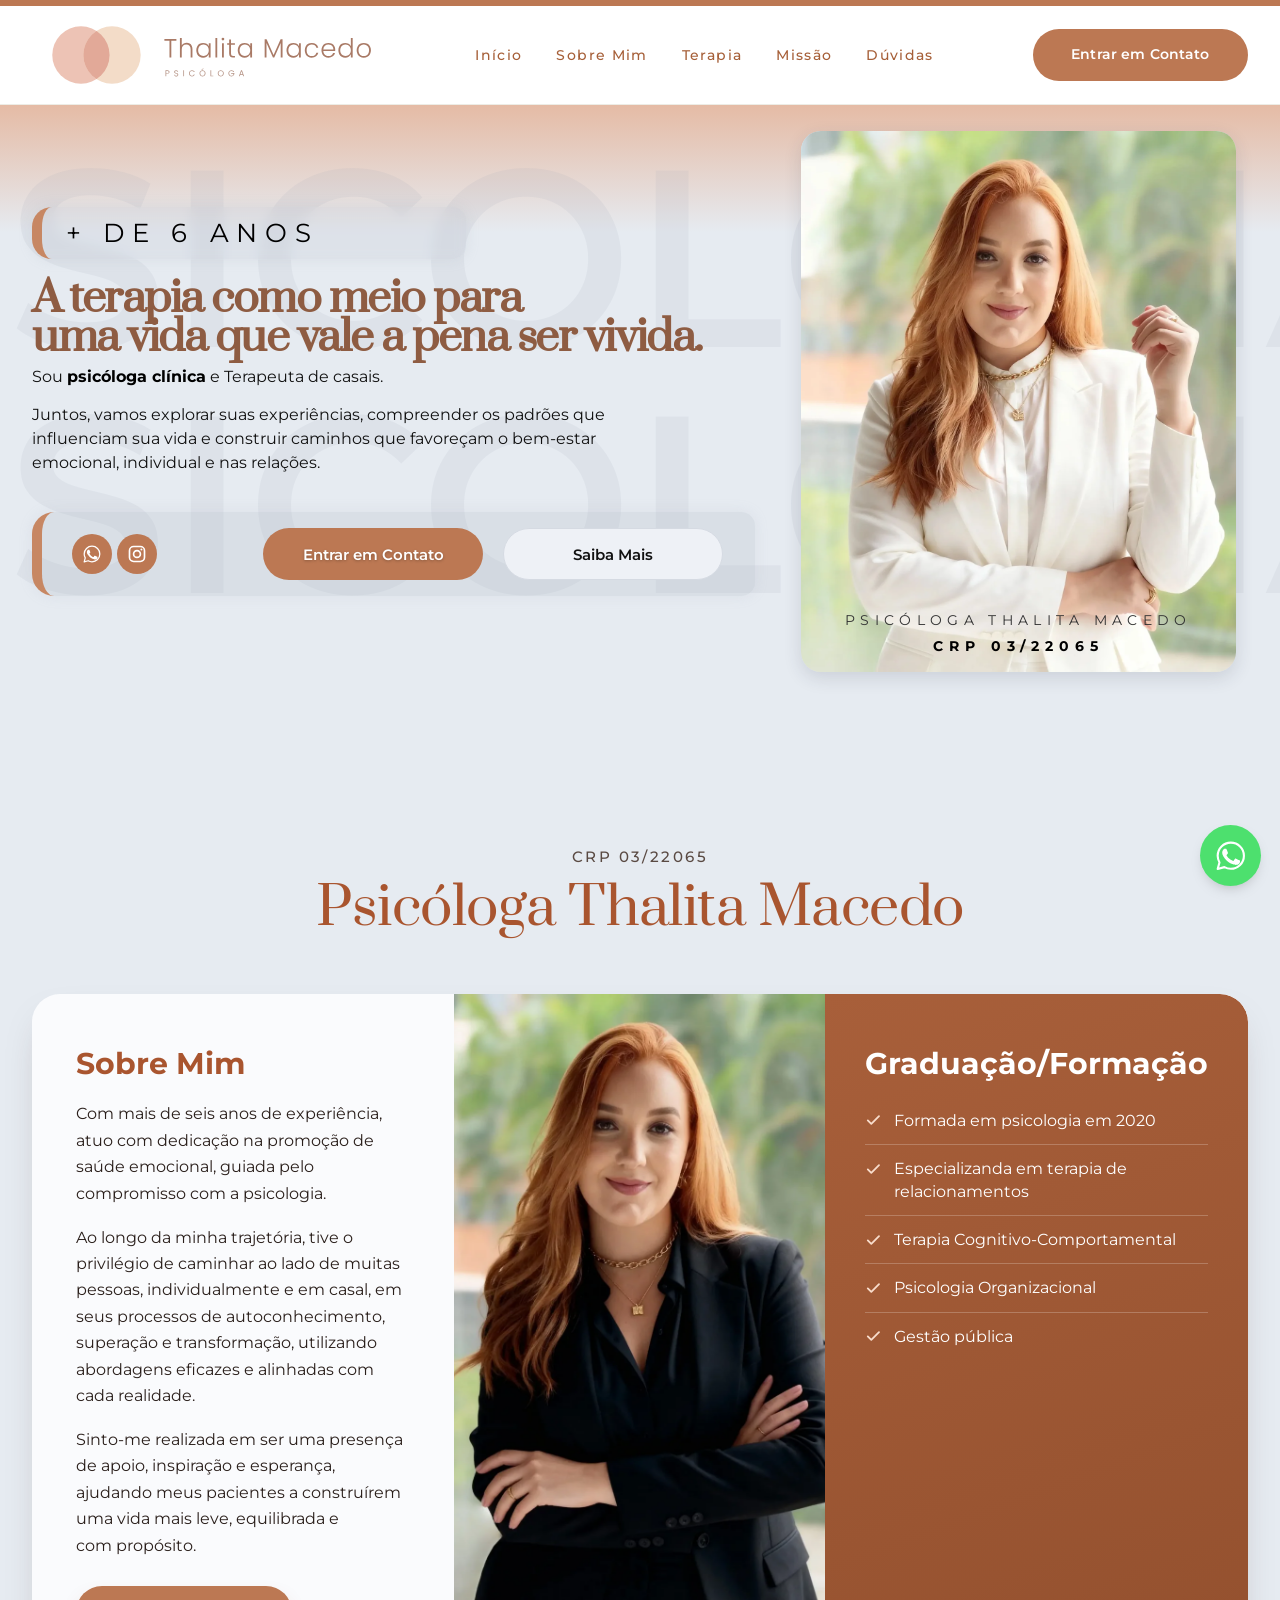
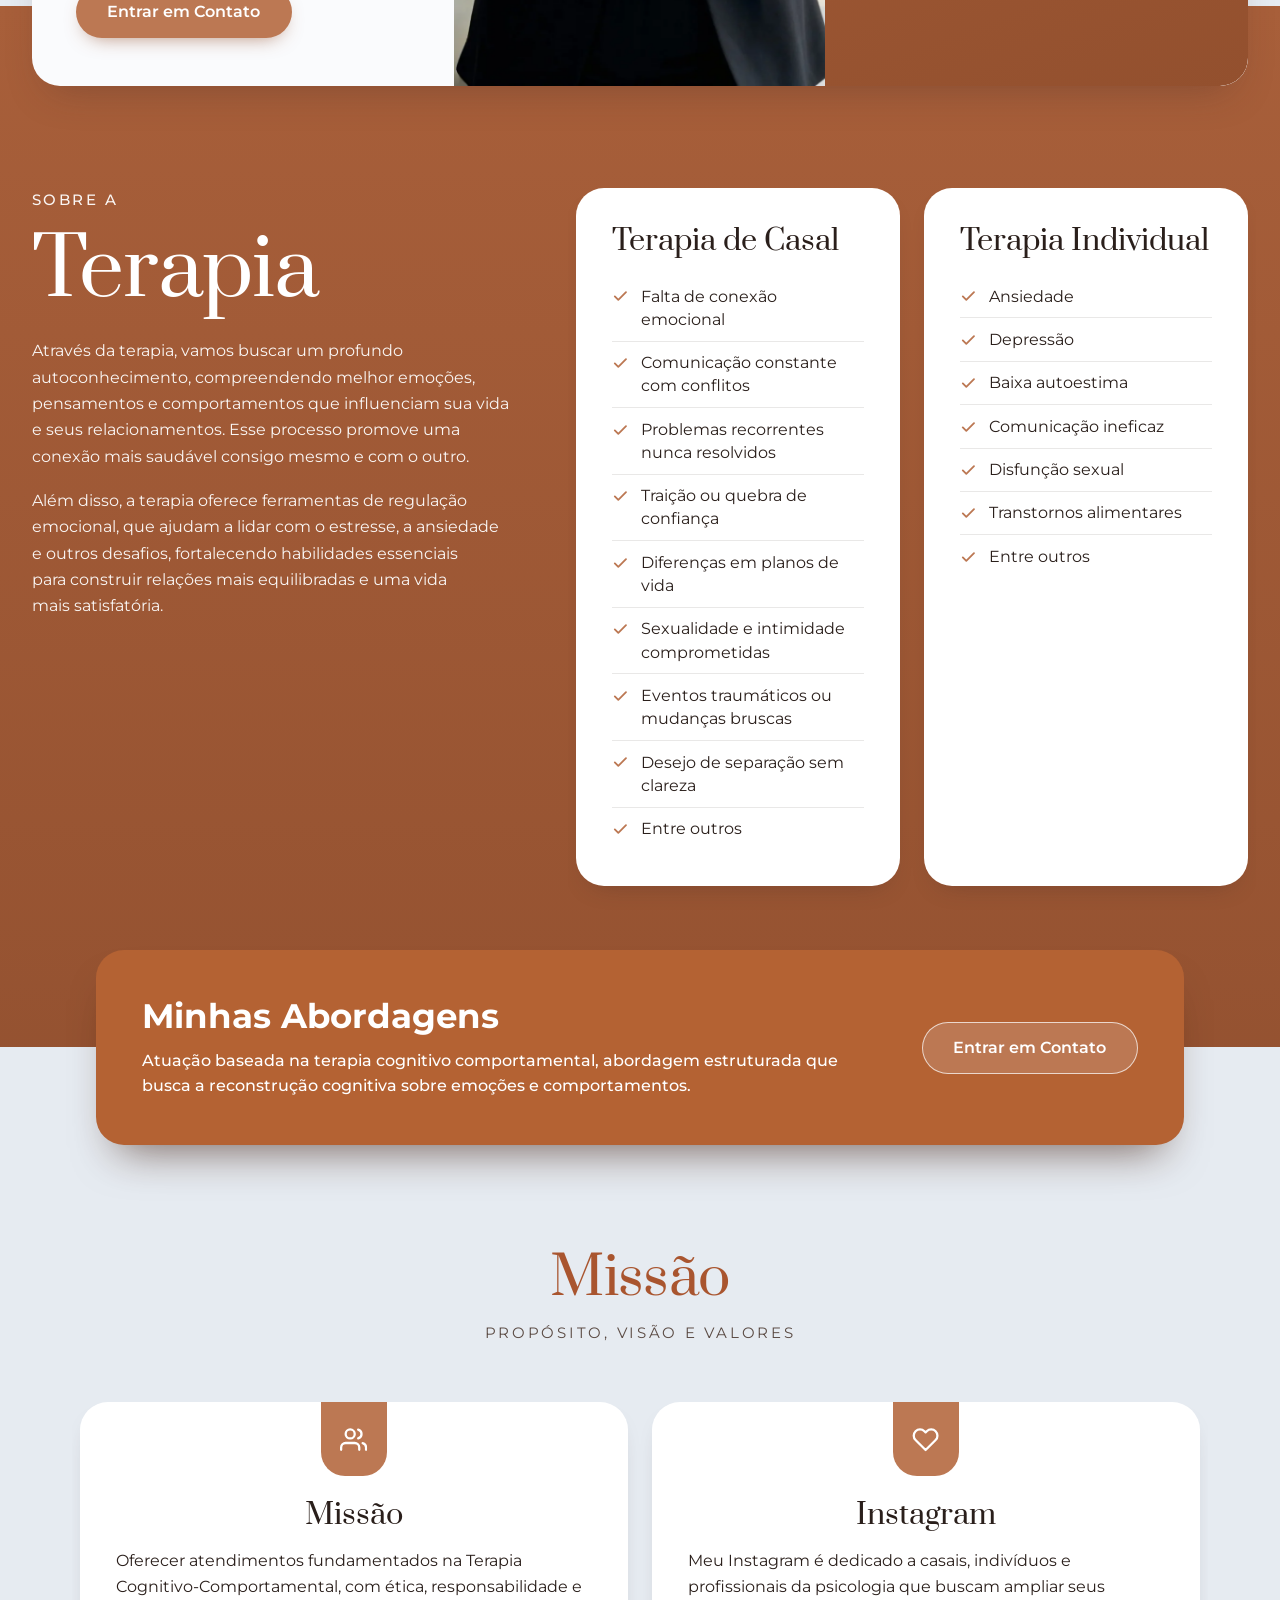
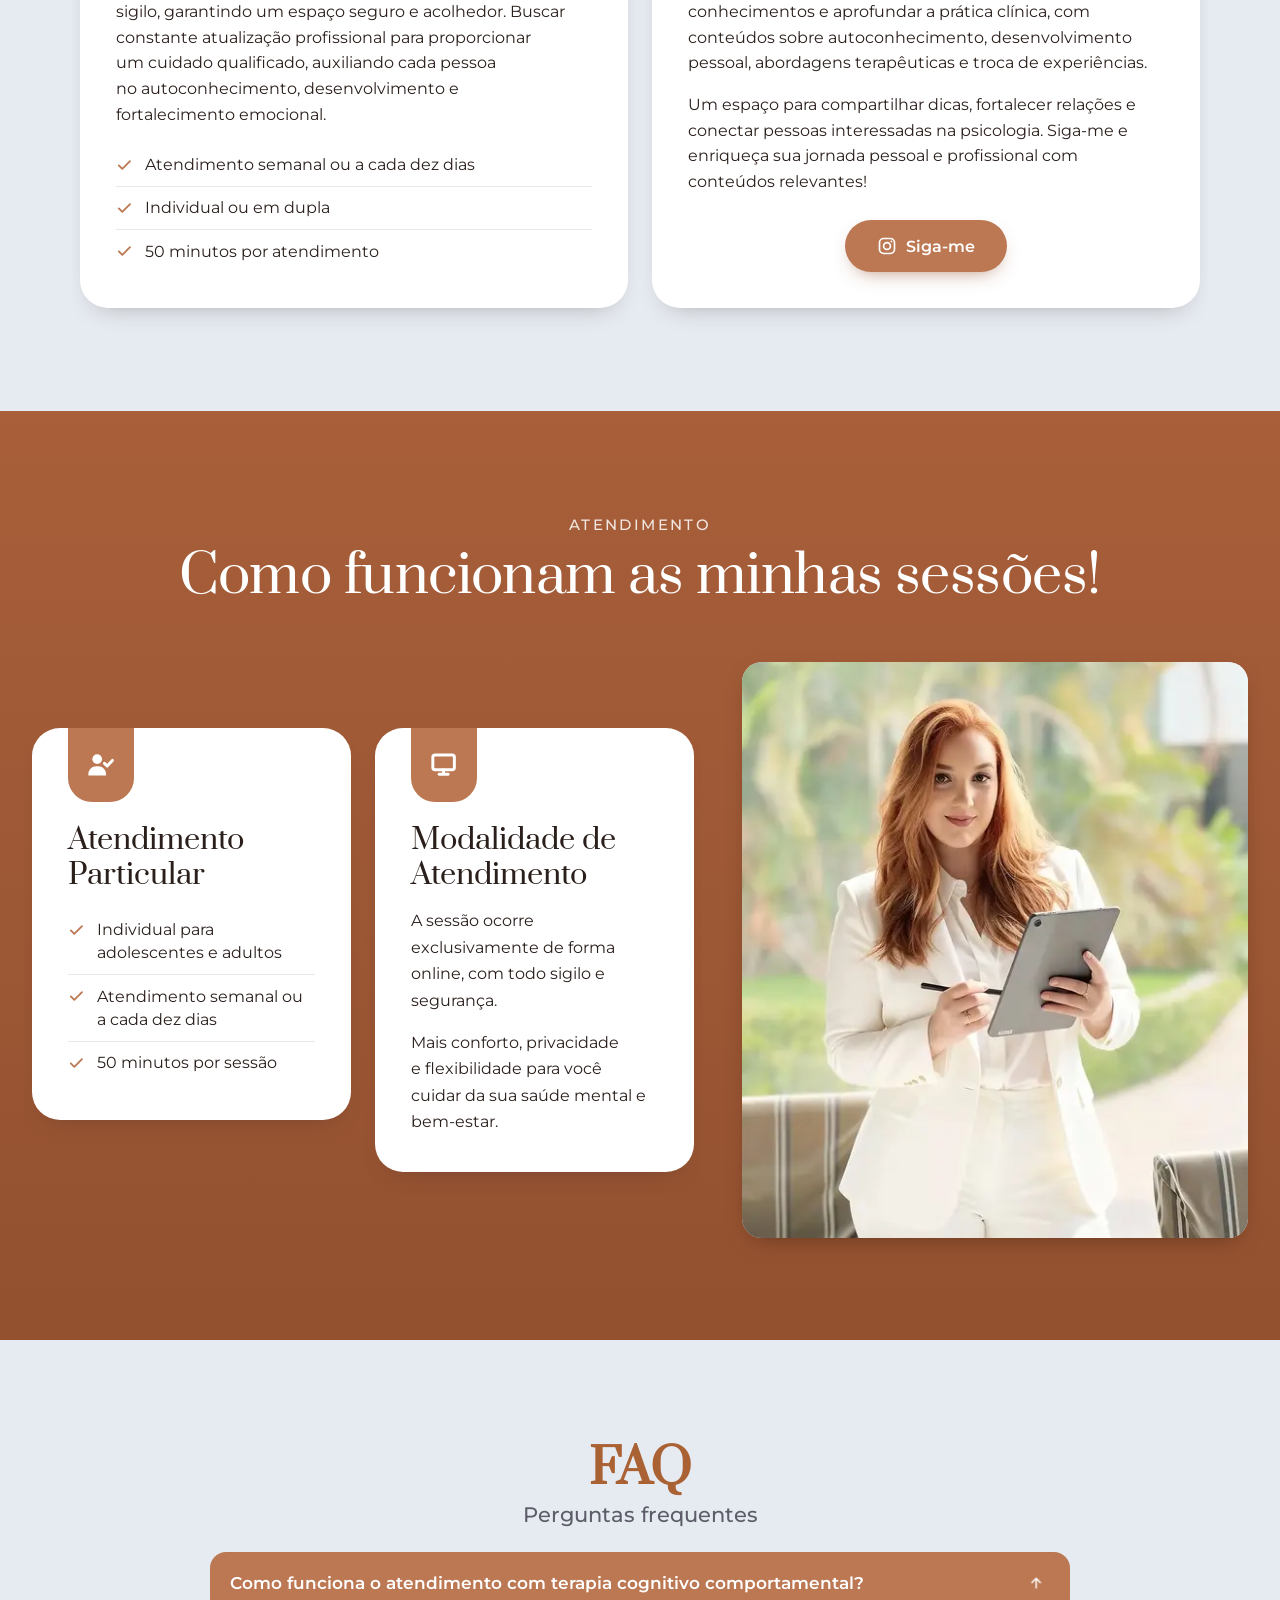
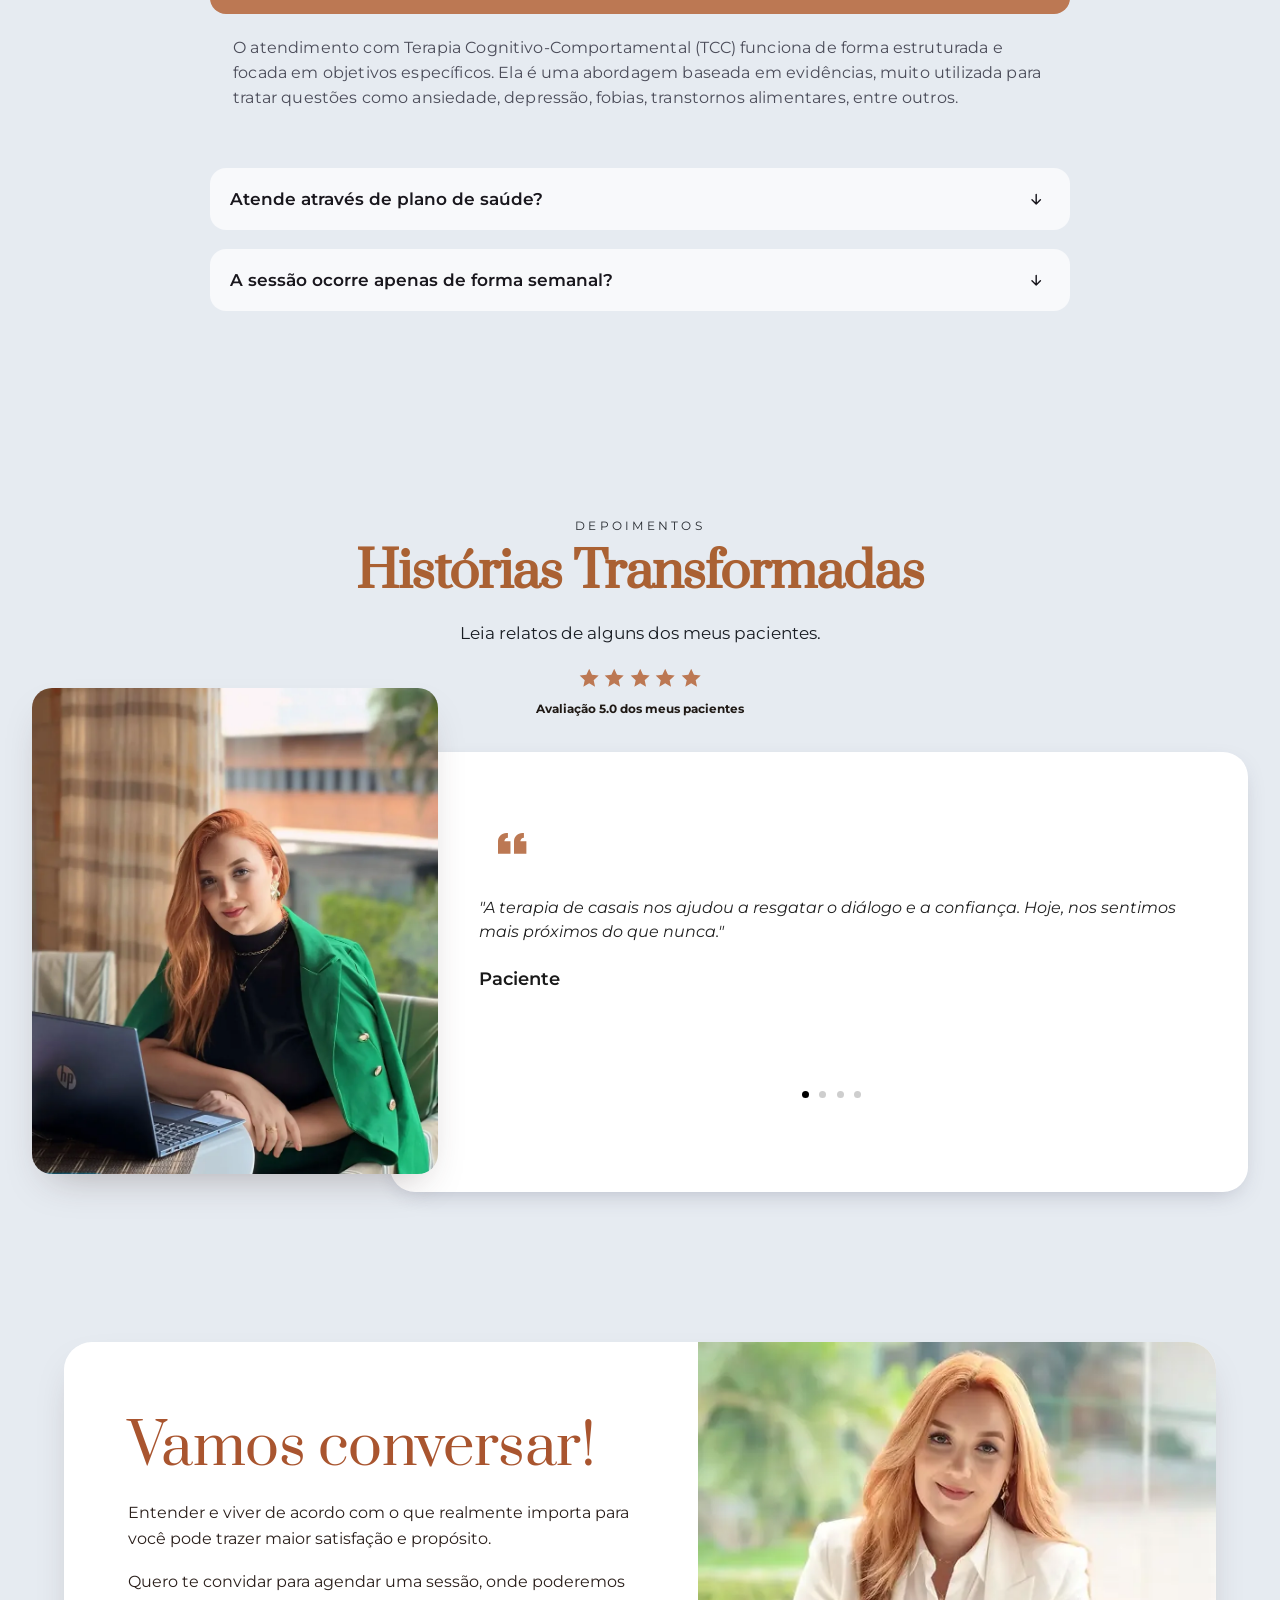
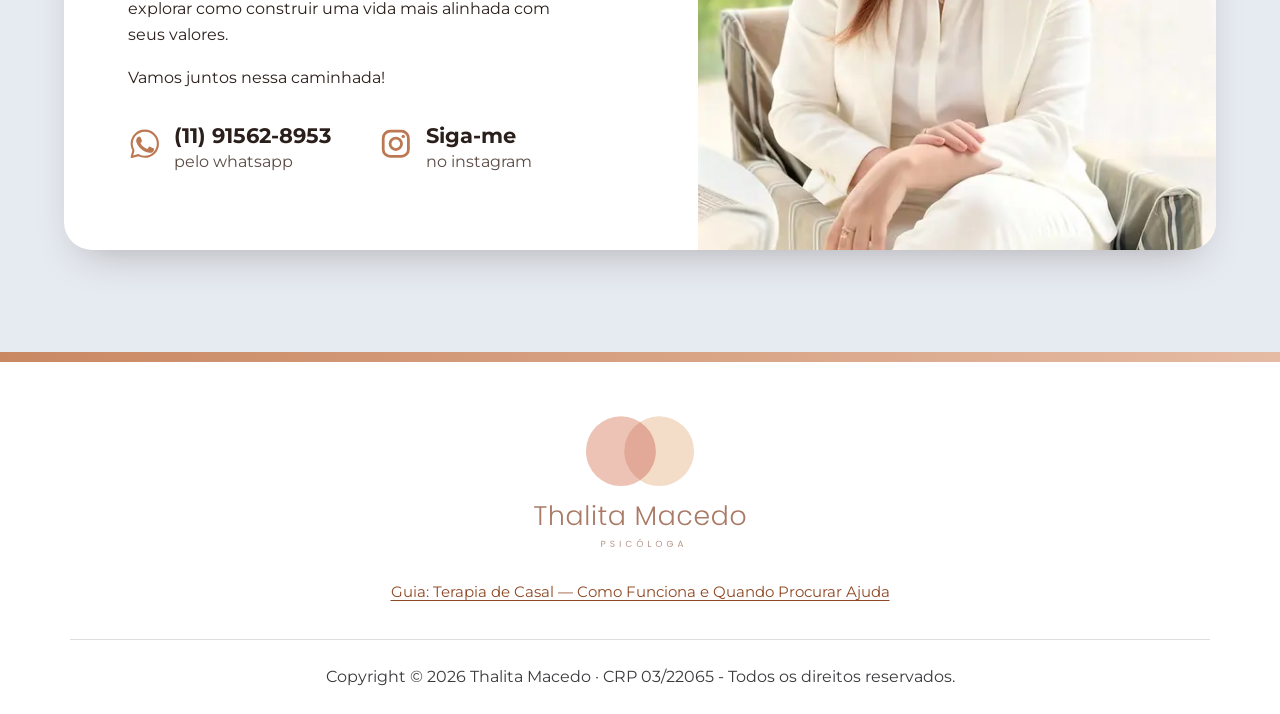
==== index.html @ 1df2888a "Add files via upload" ====
<!DOCTYPE html>
<html lang="pt-BR">
<head>
  <meta charset="UTF-8">
  <meta name="viewport" content="width=device-width, initial-scale=1, viewport-fit=cover">
  <title>Psicóloga Thalita Macedo | Terapia de Casal</title>
  <meta name="description" content="O que é terapia de casal: as linhas da psicologia, qual o tratamento para o bem estar, quando procurar ajuda do psicólogo, duração e perguntas.">
  <meta name="theme-color" content="#BC7853">
  <link rel="canonical" href="https://thalitamacedo.com.br/">
  <link rel="icon" href="img/favicon.svg" type="image/svg+xml">
  <link rel="apple-touch-icon" href="img/favicon.png">

  <meta property="og:type" content="website">
  <meta property="og:locale" content="pt_BR">
  <meta property="og:title" content="Thalita Macedo | Psicóloga clínica e terapeuta de casais">
  <meta property="og:description" content="A Terapia como meio para uma vida que vale a pena ser vivida. Atendimento online, baseado em evidências.">
  <meta property="og:image" content="https://thalitamacedo.com.br/img/og.jpg">
  <meta property="og:image:width" content="1200">
  <meta property="og:image:height" content="630">
  <meta property="og:image:alt" content="Psicóloga Thalita Macedo, CRP 03/22065. Terapia de casal e individual online.">
  <meta property="og:site_name" content="Thalita Macedo · Psicóloga">
  <meta name="twitter:card" content="summary_large_image">
  <meta name="twitter:title" content="Thalita Macedo | Psicóloga clínica e terapeuta de casais">
  <meta name="twitter:description" content="Terapia de casal e individual online, baseada na TCC. CRP 03/22065.">
  <meta name="twitter:image" content="https://thalitamacedo.com.br/img/og.jpg">
  <meta property="og:url" content="https://thalitamacedo.com.br/">

  <link rel="preconnect" href="https://fonts.googleapis.com">
  <link rel="preconnect" href="https://fonts.gstatic.com" crossorigin>
  <link href="https://fonts.googleapis.com/css2?family=Montserrat:ital,wght@0,400;0,500;0,600;0,700;1,400&family=Prata&display=swap" rel="stylesheet">

  <link rel="stylesheet" href="css/variables.css">
  <link rel="stylesheet" href="css/base.css">
  <link rel="stylesheet" href="css/components.css">
  <link rel="stylesheet" href="css/sections.css">

  <script type="application/ld+json">
  {
    "@context": "https://schema.org",
    "@graph": [
      {
        "@type": "ProfessionalService",
        "@id": "https://thalitamacedo.com.br/#negocio",
        "name": "Thalita Macedo · Psicóloga",
        "description": "O que é terapia de casal: as linhas da psicologia, qual o tratamento para o bem estar, quando procurar ajuda do psicólogo, duração e perguntas.",
        "url": "https://thalitamacedo.com.br/",
        "image": "https://thalitamacedo.com.br/img/og.jpg",
        "logo": "https://thalitamacedo.com.br/img/logo-cabecalho.png",
        "telephone": "+55-11-91562-8953",
        "areaServed": { "@type": "Country", "name": "Brasil" },
        "availableLanguage": "pt-BR",
        "knowsAbout": [
          "Terapia de casal",
          "Terapia Cognitivo-Comportamental",
          "Ansiedade",
          "Depressão",
          "Baixa autoestima",
          "Transtornos alimentares"
        ],
        "sameAs": ["https://www.instagram.com/thalitamacedopsi/"],
        "founder": { "@id": "https://thalitamacedo.com.br/#thalita" }
      },
      {
        "@type": "Person",
        "@id": "https://thalitamacedo.com.br/#thalita",
        "name": "Thalita Macedo",
        "jobTitle": "Psicóloga clínica e terapeuta de casais",
        "image": "https://thalitamacedo.com.br/img/hero.webp",
        "url": "https://thalitamacedo.com.br/",
        "identifier": "CRP 03/22065",
        "hasCredential": {
          "@type": "EducationalOccupationalCredential",
          "credentialCategory": "Registro profissional",
          "name": "CRP 03/22065"
        },
        "sameAs": ["https://www.instagram.com/thalitamacedopsi/"],
        "worksFor": { "@id": "https://thalitamacedo.com.br/#negocio" }
      }
    ]
  }
  </script>
</head>
<body>

<!-- Ícones (sprite SVG) -->
<svg width="0" height="0" style="position:absolute" aria-hidden="true" focusable="false">
  <defs>
    <symbol id="i-check" viewBox="0 0 24 24"><path d="M20 6 9 17l-5-5" fill="none" stroke="currentColor" stroke-linecap="round" stroke-linejoin="round"/></symbol>
    <symbol id="i-chev-l" viewBox="0 0 24 24"><path d="M15 18l-6-6 6-6" fill="none" stroke="currentColor" stroke-width="2.4" stroke-linecap="round" stroke-linejoin="round"/></symbol>
    <symbol id="i-chev-r" viewBox="0 0 24 24"><path d="M9 18l6-6-6-6" fill="none" stroke="currentColor" stroke-width="2.4" stroke-linecap="round" stroke-linejoin="round"/></symbol>
    <symbol id="i-arrow-d" viewBox="0 0 24 24"><path d="M12 4v16M5 13l7 7 7-7" fill="none" stroke="currentColor" stroke-width="2.4" stroke-linecap="round" stroke-linejoin="round"/></symbol>
    <symbol id="i-chev-d" viewBox="0 0 24 24"><path d="M6 9l6 6 6-6" fill="none" stroke="currentColor" stroke-width="2.4" stroke-linecap="round" stroke-linejoin="round"/></symbol>
    <symbol id="i-up" viewBox="0 0 24 24"><path d="M18 15l-6-6-6 6" fill="none" stroke="currentColor" stroke-width="2.6" stroke-linecap="round" stroke-linejoin="round"/></symbol>
    <symbol id="i-menu" viewBox="0 0 24 24"><path d="M3 5.5h18M3 12h18M3 18.5h18" fill="none" stroke="currentColor" stroke-width="3.2" stroke-linecap="round"/></symbol>
    <symbol id="i-close" viewBox="0 0 24 24"><path d="M18 6 6 18M6 6l12 12" fill="none" stroke="currentColor" stroke-width="2.2" stroke-linecap="round"/></symbol>
    <symbol id="i-wa" viewBox="0 0 32 32"><path fill="none" stroke="currentColor" stroke-width="2" stroke-linejoin="round" d="M16 3.5C9.1 3.5 3.5 9.1 3.5 16c0 2.3.6 4.4 1.7 6.3L3.5 28.5l6.4-1.7c1.8 1 3.9 1.6 6.1 1.6 6.9 0 12.5-5.6 12.5-12.5S22.9 3.5 16 3.5z"/><path fill="currentColor" d="M12 9.8c-.3-.6-.6-.6-.9-.6h-.8c-.3 0-.7.1-1.1.5-.4.4-1.4 1.4-1.4 3.4s1.5 3.9 1.7 4.2c.2.3 2.9 4.6 7.2 6.3 3.5 1.4 4.3 1.1 5 1 .8-.1 2.5-1 2.8-2 .4-1 .4-1.8.2-2-.1-.2-.4-.3-.8-.5-.4-.2-2.5-1.2-2.9-1.4-.4-.1-.7-.2-1 .2-.3.4-1.1 1.4-1.3 1.7-.2.3-.5.3-.9.1-.4-.2-1.8-.7-3.4-2.1-1.3-1.1-2.1-2.5-2.4-2.9-.2-.4 0-.6.2-.8l.6-.7c.2-.2.3-.4.4-.7.1-.3.1-.5 0-.7-.1-.2-.9-2.3-1.3-3.1z"/></symbol>
    <symbol id="i-ig" viewBox="0 0 24 24"><rect x="3" y="3" width="18" height="18" rx="5" fill="none" stroke="currentColor" stroke-width="2"/><circle cx="12" cy="12" r="4.1" fill="none" stroke="currentColor" stroke-width="2"/><circle cx="17.3" cy="6.7" r="1.2" fill="currentColor"/></symbol>
    <symbol id="i-send" viewBox="0 0 24 24"><path d="M22 2 11 13M22 2l-7 20-4-9-9-4 20-7z" fill="none" stroke="currentColor" stroke-width="2" stroke-linecap="round" stroke-linejoin="round"/></symbol>
    <symbol id="i-users" viewBox="0 0 24 24"><g fill="none" stroke="currentColor" stroke-width="2" stroke-linecap="round" stroke-linejoin="round"><path d="M17 21v-2a4 4 0 0 0-4-4H5a4 4 0 0 0-4 4v2"/><circle cx="9" cy="7" r="4"/><path d="M23 21v-2a4 4 0 0 0-3-3.87M16 3.13a4 4 0 0 1 0 7.75"/></g></symbol>
    <symbol id="i-heart" viewBox="0 0 24 24"><path d="M20.84 4.61a5.5 5.5 0 0 0-7.78 0L12 5.67l-1.06-1.06a5.5 5.5 0 0 0-7.78 7.78l1.06 1.06L12 21.23l7.78-7.78 1.06-1.06a5.5 5.5 0 0 0 0-7.78z" fill="none" stroke="currentColor" stroke-width="2" stroke-linejoin="round"/></symbol>
    <symbol id="i-usercheck" viewBox="0 0 24 24"><g fill="currentColor"><circle cx="9" cy="7.2" r="4.3"/><path d="M1.2 21.6v-1.1c0-3.9 3.2-7 7.1-7h1.4c3.9 0 7.1 3.1 7.1 7v1.1z"/></g><path d="M15.4 10.9l2.4 2.4 4.6-5" fill="none" stroke="currentColor" stroke-width="2.6" stroke-linecap="round" stroke-linejoin="round"/></symbol>
    <symbol id="i-monitor" viewBox="0 0 24 24"><g fill="none" stroke="currentColor" stroke-width="2.6" stroke-linecap="round" stroke-linejoin="round"><rect x="2.5" y="3.5" width="19" height="13" rx="2"/><path d="M8 20.5h8M12 16.5v4"/></g></symbol>
    <symbol id="i-star" viewBox="0 0 24 24"><path d="M12 1.8l3 6.6 7.2.8-5.4 4.9 1.5 7.1L12 17.5l-6.3 3.7 1.5-7.1L1.8 9.2 9 8.4z" fill="currentColor"/></symbol>
    <symbol id="i-quote" viewBox="2 4.3 18 14.4"><path d="M7.2 5C4.3 5 2 7.3 2 10.2V18h7.8v-7.8H6c0-1.2 1-2.2 2.2-2.2V5zm10 0c-2.9 0-5.2 2.3-5.2 5.2V18h7.8v-7.8H16c0-1.2 1-2.2 2.2-2.2V5z" fill="currentColor"/></symbol>
  </defs>
</svg>

<a class="skip-link" href="#conteudo">Pular para o conteúdo</a>

<!-- ============ CABEÇALHO ============ -->
<header class="site-header" id="inicio">
  <div class="site-header__bar container">
    <a class="site-header__logo" href="#inicio" aria-label="Thalita Macedo, psicóloga. Ir para o início">
      <img src="img/logo-cabecalho.svg" width="799" height="156" alt="Thalita Macedo, Psicóloga CRP 03/22065">
    </a>

    <nav class="nav" id="menu" aria-label="Principal">
      <ul class="nav__list">
        <li><a href="#inicio" data-nav>Início</a></li>
        <li><a href="#sobre" data-nav>Sobre Mim</a></li>
        <li><a href="#terapia" data-nav>Terapia</a></li>
        <li><a href="#missao" data-nav>Missão</a></li>
        <li><a href="#duvidas" data-nav>Dúvidas</a></li>
      </ul>
    </nav>

    <a class="site-header__cta" href="https://api.whatsapp.com/send?phone=5511915628953&amp;text=Ol%C3%A1%2C+Thalita.+Eu+gostaria+de+saber+mais+sobre+a+terapia%2C+por+favor." target="_blank" rel="noopener">Entrar em Contato</a>

    <button class="burger" type="button" aria-controls="menu" aria-expanded="false" aria-label="Abrir menu">
      <svg class="icon burger__open" aria-hidden="true"><use href="#i-menu"/></svg>
      <svg class="icon burger__close" aria-hidden="true"><use href="#i-close"/></svg>
    </button>
  </div>
</header>

<main id="conteudo">

<!-- ============ HERO ============ -->
<section class="hero" aria-labelledby="hero-titulo">
  <div class="hero__watermark" aria-hidden="true"><span>PSICOLOGIA</span><span>PSICOLOGIA</span></div>

  <div class="container hero__grid">
    <div class="hero__text">
      <p class="hero__years reveal" style="--d:0ms">+ de 6 anos</p>
      <h1 id="hero-titulo" class="hero__title reveal" style="--d:80ms">A terapia como meio<br class="br-m"> para<br class="br-wide"> uma vida que vale a<br class="br-m"> pena ser vivida.</h1>
      <p class="hero__lead reveal" style="--d:160ms">Sou <strong>psicóloga clínica</strong> e Terapeuta de casais.</p>
      <p class="hero__lead reveal" style="--d:220ms">Juntos, vamos explorar suas experiências, compreender os padrões que influenciam sua vida e construir caminhos que favoreçam o bem-estar emocional, individual e nas relações.</p>

      <div class="hero__bar reveal" style="--d:300ms">
        <ul class="hero__social" aria-label="Redes sociais">
          <li><a href="https://api.whatsapp.com/send?phone=5511915628953&amp;text=Ol%C3%A1%2C+Thalita.+Eu+gostaria+de+saber+mais+sobre+a+terapia%2C+por+favor." target="_blank" rel="noopener" aria-label="WhatsApp"><svg class="icon" aria-hidden="true"><use href="#i-wa"/></svg></a></li>
          <li><a href="https://www.instagram.com/thalitamacedopsi/" target="_blank" rel="noopener" aria-label="Instagram"><svg class="icon" aria-hidden="true"><use href="#i-ig"/></svg></a></li>
        </ul>
        <div class="hero__btns">
          <a class="hero-btn hero-btn--primary" href="https://api.whatsapp.com/send?phone=5511915628953&amp;text=Ol%C3%A1%2C+Thalita.+Eu+gostaria+de+saber+mais+sobre+a+terapia%2C+por+favor." target="_blank" rel="noopener">Entrar em Contato</a>
          <a class="hero-btn hero-btn--light" href="#terapia">Saiba Mais</a>
        </div>
      </div>
    </div>

    <figure class="hero__photo reveal" style="--d:160ms">
      <img src="img/hero.webp" width="1400" height="1489" fetchpriority="high" alt="Psicóloga Thalita Macedo, de blazer branco e braços cruzados, sorrindo">
      <figcaption class="hero__caption"><span>Psicóloga Thalita Macedo</span><strong>CRP 03/22065</strong></figcaption>
    </figure>
  </div>
</section>

<!-- ============ SOBRE MIM ============ -->
<section class="about" id="sobre" aria-labelledby="sobre-titulo">
  <div class="container about__head-wrap">
    <header class="section-head">
      <p class="eyebrow">CRP 03/22065</p>
      <h2 id="sobre-titulo" class="h2">Psicóloga Thalita Macedo</h2>
    </header>

  </div>

  <div class="about-wrap">
    <div class="container">
      <div class="about-card">
        <div class="about-card__text">
          <h3 class="about-card__label">Sobre Mim</h3>
          <p>Com mais de seis anos de experiência, atuo com dedicação na promoção de saúde emocional, guiada pelo compromisso com a psicologia.</p>
          <p>Ao longo da minha trajetória, tive o privilégio de caminhar ao lado de muitas pessoas, individualmente e em casal, em seus processos de autoconhecimento, superação e transformação, utilizando abordagens eficazes e alinhadas com cada realidade.</p>
          <p>Sinto-me realizada em ser uma presença de apoio, inspiração e esperança, ajudando meus pacientes a construírem uma vida mais leve, equilibrada e com propósito.</p>
          <a class="btn btn--primary" href="https://api.whatsapp.com/send?phone=5511915628953&amp;text=Ol%C3%A1%2C+Thalita.+Eu+gostaria+de+saber+mais+sobre+a+terapia%2C+por+favor." target="_blank" rel="noopener">Entrar em Contato</a>
        </div>
        <figure class="about-card__photo">
          <img src="img/sobre.webp" width="1100" height="1470" loading="lazy" alt="Thalita Macedo, de blazer escuro e braços cruzados, sorrindo">
        </figure>
        <div class="about-card__cred on-dark">
          <h3 class="about-card__cred-title">Graduação/Formação</h3>
          <ul class="credentials__list">
            <li><svg class="icon" aria-hidden="true"><use href="#i-check"/></svg>Formada em psicologia em 2020</li>
            <li><svg class="icon" aria-hidden="true"><use href="#i-check"/></svg>Especializanda em terapia de relacionamentos</li>
            <li><svg class="icon" aria-hidden="true"><use href="#i-check"/></svg>Terapia Cognitivo-Comportamental</li>
            <li><svg class="icon" aria-hidden="true"><use href="#i-check"/></svg>Psicologia Organizacional</li>
            <li><svg class="icon" aria-hidden="true"><use href="#i-check"/></svg>Gestão pública</li>
          </ul>
        </div>
      </div>
    </div>
  </div>
</section>

<!-- ============ TERAPIA ============ -->
<section class="psico on-dark" id="terapia" aria-labelledby="psico-titulo">
  <div class="container psico__grid section">
    <div class="psico__intro">
      <p class="eyebrow eyebrow--light">Sobre a</p>
      <h2 id="psico-titulo" class="h2 h2--xl">Terapia</h2>
      <p>Através da terapia, vamos buscar um profundo autoconhecimento, compreendendo melhor emoções, pensamentos e comportamentos que influenciam sua vida e seus relacionamentos. Esse processo promove uma conexão mais saudável consigo mesmo e com o outro.</p>
      <p>Além disso, a terapia oferece ferramentas de regulação emocional, que ajudam a lidar com o estresse, a ansiedade e outros desafios, fortalecendo habilidades essenciais para construir relações mais equilibradas e uma vida mais satisfatória.</p>
    </div>

    <div class="carousel" data-carousel data-per="2" role="region" aria-roledescription="carrossel" aria-label="Transtornos e demandas atendidos">
      <div class="carousel__viewport" tabindex="0">
        <div class="carousel__track">
          <article class="carousel__slide card card--list" aria-roledescription="slide" aria-label="1 de 2">
            <h3 class="card__title">Terapia de Casal</h3>
            <ul class="checklist">
              <li><svg class="icon" aria-hidden="true"><use href="#i-check"/></svg>Falta de conexão emocional</li>
              <li><svg class="icon" aria-hidden="true"><use href="#i-check"/></svg>Comunicação constante com conflitos</li>
              <li><svg class="icon" aria-hidden="true"><use href="#i-check"/></svg>Problemas recorrentes nunca resolvidos</li>
              <li><svg class="icon" aria-hidden="true"><use href="#i-check"/></svg>Traição ou quebra de confiança</li>
              <li><svg class="icon" aria-hidden="true"><use href="#i-check"/></svg>Diferenças em planos de vida</li>
              <li><svg class="icon" aria-hidden="true"><use href="#i-check"/></svg>Sexualidade e intimidade comprometidas</li>
              <li><svg class="icon" aria-hidden="true"><use href="#i-check"/></svg>Eventos traumáticos ou mudanças bruscas</li>
              <li><svg class="icon" aria-hidden="true"><use href="#i-check"/></svg>Desejo de separação sem clareza</li>
              <li><svg class="icon" aria-hidden="true"><use href="#i-check"/></svg>Entre outros</li>
            </ul>
          </article>
          <article class="carousel__slide card card--list" aria-roledescription="slide" aria-label="2 de 2">
            <h3 class="card__title">Terapia Individual</h3>
            <ul class="checklist">
              <li><svg class="icon" aria-hidden="true"><use href="#i-check"/></svg>Ansiedade</li>
              <li><svg class="icon" aria-hidden="true"><use href="#i-check"/></svg>Depressão</li>
              <li><svg class="icon" aria-hidden="true"><use href="#i-check"/></svg>Baixa autoestima</li>
              <li><svg class="icon" aria-hidden="true"><use href="#i-check"/></svg>Comunicação ineficaz</li>
              <li><svg class="icon" aria-hidden="true"><use href="#i-check"/></svg>Disfunção sexual</li>
              <li><svg class="icon" aria-hidden="true"><use href="#i-check"/></svg>Transtornos alimentares</li>
              <li><svg class="icon" aria-hidden="true"><use href="#i-check"/></svg>Entre outros</li>
            </ul>
          </article>
        </div>
      </div>
      <div class="carousel__controls">
        <button class="carousel__btn" type="button" data-prev aria-label="Slide anterior"><svg class="icon" aria-hidden="true"><use href="#i-chev-l"/></svg></button>
        <div class="carousel__dots" role="group" aria-label="Escolher slide"></div>
        <button class="carousel__btn" type="button" data-next aria-label="Próximo slide"><svg class="icon" aria-hidden="true"><use href="#i-chev-r"/></svg></button>
      </div>
    </div>
  </div>

  <div class="approach-wrap">
    <div class="container">
      <aside class="approach" aria-labelledby="abordagens-titulo">
        <div class="approach__text">
          <h3 id="abordagens-titulo" class="approach__title">Minhas Abordagens</h3>
          <p>Atuação baseada na terapia cognitivo comportamental, abordagem estruturada que busca a reconstrução cognitiva sobre emoções e comportamentos.</p>
        </div>
        <a class="btn btn--ghost" href="https://api.whatsapp.com/send?phone=5511915628953&amp;text=Ol%C3%A1%2C+Thalita.+Eu+gostaria+de+saber+mais+sobre+a+terapia%2C+por+favor." target="_blank" rel="noopener">Entrar em Contato</a>
      </aside>
    </div>
  </div>
</section>

<!-- ============ ATENDIMENTO DIRECIONADO ============ -->
<section class="direct section" id="missao" aria-labelledby="direcionado-titulo">
  <div class="container">
    <header class="section-head">
      <h2 id="direcionado-titulo" class="h2">Missão</h2>
      <p class="section-head__sub">PROPÓSITO, VISÃO E VALORES</p>
    </header>

    <div class="carousel carousel--wide" data-carousel data-per="2" role="region" aria-roledescription="carrossel" aria-label="Atendimento para profissionais">
      <div class="carousel__viewport" tabindex="0">
        <div class="carousel__track">
          <article class="carousel__slide card card--icon" aria-roledescription="slide" aria-label="1 de 2">
            <span class="icon-arch" aria-hidden="true"><svg class="icon"><use href="#i-users"/></svg></span>
            <h3 class="card__title card__title--center">Missão</h3>
            <p>Oferecer atendimentos fundamentados na Terapia Cognitivo-Comportamental, com ética, responsabilidade e sigilo, garantindo um espaço seguro e acolhedor. Buscar constante atualização profissional para proporcionar um cuidado qualificado, auxiliando cada pessoa no autoconhecimento, desenvolvimento e fortalecimento emocional.</p>
            <ul class="checklist">
              <li><svg class="icon" aria-hidden="true"><use href="#i-check"/></svg>Atendimento semanal ou a cada dez dias</li>
              <li><svg class="icon" aria-hidden="true"><use href="#i-check"/></svg>Individual ou em dupla</li>
              <li><svg class="icon" aria-hidden="true"><use href="#i-check"/></svg>50 minutos por atendimento</li>
            </ul>
          </article>
          <article class="carousel__slide card card--icon" aria-roledescription="slide" aria-label="2 de 2">
            <span class="icon-arch" aria-hidden="true"><svg class="icon"><use href="#i-heart"/></svg></span>
            <h3 class="card__title card__title--center">Instagram</h3>
            <p>Meu Instagram é dedicado a casais, indivíduos e profissionais da psicologia que buscam ampliar seus conhecimentos e aprofundar a prática clínica, com conteúdos sobre autoconhecimento, desenvolvimento pessoal, abordagens terapêuticas e troca de experiências.</p>
            <p>Um espaço para compartilhar dicas, fortalecer relações e conectar pessoas interessadas na psicologia. Siga-me e enriqueça sua jornada pessoal e profissional com conteúdos relevantes!</p>
            <a class="btn btn--primary card__cta" href="https://www.instagram.com/thalitamacedopsi/" target="_blank" rel="noopener"><svg class="icon" aria-hidden="true"><use href="#i-ig"/></svg>Siga-me</a>
          </article>
        </div>
      </div>
      <div class="carousel__controls">
        <button class="carousel__btn" type="button" data-prev aria-label="Slide anterior"><svg class="icon" aria-hidden="true"><use href="#i-chev-l"/></svg></button>
        <div class="carousel__dots" role="group" aria-label="Escolher slide"></div>
        <button class="carousel__btn" type="button" data-next aria-label="Próximo slide"><svg class="icon" aria-hidden="true"><use href="#i-chev-r"/></svg></button>
      </div>
    </div>
  </div>
</section>

<!-- ============ COMO FUNCIONAM AS SESSÕES ============ -->
<section class="sessions on-dark section" id="atendimento" aria-labelledby="sessoes-titulo">
  <div class="container">
    <header class="section-head section-head--light">
      <p class="eyebrow eyebrow--light">Atendimento</p>
      <h2 id="sessoes-titulo" class="h2">Como funcionam as minhas sessões!</h2>
    </header>

    <div class="sessions__grid">
      <div class="carousel carousel--sessions" data-carousel data-per="2" role="region" aria-roledescription="carrossel" aria-label="Formato das sessões">
        <div class="carousel__viewport" tabindex="0">
          <div class="carousel__track">
            <article class="carousel__slide card card--icon card--left" aria-roledescription="slide" aria-label="1 de 2">
              <span class="icon-arch" aria-hidden="true"><svg class="icon"><use href="#i-usercheck"/></svg></span>
              <h3 class="card__title">Atendimento Particular</h3>
              <ul class="checklist">
                <li><svg class="icon" aria-hidden="true"><use href="#i-check"/></svg>Individual para adolescentes e adultos</li>
                <li><svg class="icon" aria-hidden="true"><use href="#i-check"/></svg>Atendimento semanal ou a cada dez dias</li>
                <li><svg class="icon" aria-hidden="true"><use href="#i-check"/></svg>50 minutos por sessão</li>
              </ul>
            </article>
            <article class="carousel__slide card card--icon card--left" aria-roledescription="slide" aria-label="2 de 2">
              <span class="icon-arch" aria-hidden="true"><svg class="icon"><use href="#i-monitor"/></svg></span>
              <h3 class="card__title">Modalidade de Atendimento</h3>
              <p>A sessão ocorre exclusivamente de forma online, com todo sigilo e segurança.</p>
              <p>Mais conforto, privacidade e flexibilidade para você cuidar da sua saúde mental e bem-estar.</p>
            </article>
          </div>
        </div>
        <div class="carousel__controls">
          <button class="carousel__btn" type="button" data-prev aria-label="Slide anterior"><svg class="icon" aria-hidden="true"><use href="#i-chev-l"/></svg></button>
          <div class="carousel__dots" role="group" aria-label="Escolher slide"></div>
          <button class="carousel__btn" type="button" data-next aria-label="Próximo slide"><svg class="icon" aria-hidden="true"><use href="#i-chev-r"/></svg></button>
        </div>
      </div>

      <figure class="sessions__photo arch">
        <img src="img/sessoes.webp" width="521" height="694" loading="lazy" alt="Thalita Macedo, de blazer branco, segurando um tablet ao ar livre">
      </figure>
    </div>
  </div>
</section>

<!-- ============ FAQ ============ -->
<section class="faq section" id="duvidas" aria-labelledby="faq-titulo">
  <div class="container container--narrow">
    <header class="section-head">
      <h2 id="faq-titulo" class="h2">FAQ</h2>
      <p class="section-head__sub section-head__sub--plain">Perguntas frequentes</p>
    </header>

    <div class="faq__list">
      <details class="faq__item" name="faq" open>
        <summary>Como funciona o atendimento com terapia cognitivo comportamental?<svg class="icon" aria-hidden="true"><use href="#i-arrow-d"/></svg></summary>
        <div class="faq__answer"><p>O atendimento com Terapia Cognitivo-Comportamental (TCC) funciona de forma estruturada e focada em objetivos específicos. Ela é uma abordagem baseada em evidências, muito utilizada para tratar questões como ansiedade, depressão, fobias, transtornos alimentares, entre outros.</p></div>
      </details>
      <details class="faq__item" name="faq">
        <summary>Atende através de plano de saúde?<svg class="icon" aria-hidden="true"><use href="#i-arrow-d"/></svg></summary>
        <div class="faq__answer"><p>O atendimento psicológico é particular e não trabalhamos com planos de saúde. Para mais informações sobre valores e agendamentos, entre em contato.</p></div>
      </details>
      <details class="faq__item" name="faq">
        <summary>A sessão ocorre apenas de forma semanal?<svg class="icon" aria-hidden="true"><use href="#i-arrow-d"/></svg></summary>
        <div class="faq__answer"><p>A sessão ocorre semanalmente ou a cada dez dias. Quando o paciente estiver em processo de alta terapêutica, poderá ser avaliada a possibilidade de espaçar os atendimentos para o formato quinzenal.</p></div>
      </details>
    </div>
  </div>
</section>

<!-- ============ DEPOIMENTOS ============ -->
<section class="testi section" aria-labelledby="depoimentos-titulo">
  <div class="container">
    <header class="section-head">
      <p class="eyebrow">Depoimentos</p>
      <h2 id="depoimentos-titulo" class="h2">Histórias Transformadas</h2>
      <p class="section-head__sub section-head__sub--plain">Leia relatos de alguns dos meus pacientes.</p>
      <div class="rating">
        <span class="rating__stars" role="img" aria-label="5 estrelas de 5"><svg class="icon"><use href="#i-star"/></svg><svg class="icon"><use href="#i-star"/></svg><svg class="icon"><use href="#i-star"/></svg><svg class="icon"><use href="#i-star"/></svg><svg class="icon"><use href="#i-star"/></svg></span>
        <span class="rating__text">Avaliação 5.0 dos meus pacientes</span>
      </div>
    </header>

    <div class="testi__grid">
      <figure class="testi__photo">
        <img src="img/depoimento.webp" width="900" height="1200" loading="lazy" alt="Thalita Macedo sentada, de blazer verde, ao lado de um notebook">
      </figure>

      <div class="testi__card">
        <svg class="testi__quote icon" aria-hidden="true"><use href="#i-quote"/></svg>
        <div class="carousel carousel--testi" data-carousel data-per="1" data-autoplay="5000" data-loop role="region" aria-roledescription="carrossel" aria-label="Depoimentos de pacientes">
          <div class="carousel__viewport" tabindex="0">
            <div class="carousel__track">
              <figure class="carousel__slide testi__slide" aria-roledescription="slide" aria-label="1 de 4">
                <blockquote><p>"A terapia de casais nos ajudou a resgatar o diálogo e a confiança. Hoje, nos sentimos mais próximos do que nunca."</p></blockquote>
                <figcaption>Paciente</figcaption>
              </figure>
              <figure class="carousel__slide testi__slide" aria-roledescription="slide" aria-label="2 de 4">
                <blockquote><p>"Chegamos cheios de dúvidas e mágoas, mas saímos com mais clareza, respeito e vontade de recomeçar juntos."</p></blockquote>
                <figcaption>Paciente</figcaption>
              </figure>
              <figure class="carousel__slide testi__slide" aria-roledescription="slide" aria-label="3 de 4">
                <blockquote><p>"Foi um divisor de águas para o nosso relacionamento. Aprendemos a ouvir de verdade e a lidar com os conflitos de forma saudável."</p></blockquote>
                <figcaption>Paciente</figcaption>
              </figure>
              <figure class="carousel__slide testi__slide" aria-roledescription="slide" aria-label="4 de 4">
                <blockquote><p>Gratidão por nos ajudar a fortalecer nossa relação e construir uma convivência mais saudável.</p></blockquote>
                <figcaption>Paciente</figcaption>
              </figure>
            </div>
          </div>
          <div class="carousel__controls carousel__controls--dots-only">
            <button class="carousel__btn" type="button" data-prev aria-label="Depoimento anterior"><svg class="icon" aria-hidden="true"><use href="#i-chev-l"/></svg></button>
            <div class="carousel__dots" role="group" aria-label="Escolher depoimento"></div>
            <button class="carousel__btn" type="button" data-next aria-label="Próximo depoimento"><svg class="icon" aria-hidden="true"><use href="#i-chev-r"/></svg></button>
          </div>
        </div>
      </div>
    </div>
  </div>
</section>

<!-- ============ CONTATO ============ -->
<section class="contact section" id="contato" aria-labelledby="contato-titulo">
  <div class="contact__watermark" aria-hidden="true"><span>PSICOLOGIA</span><span>PSICOLOGIA</span></div>
  <div class="container">
    <div class="contact__card">
      <div class="contact__text">
        <h2 id="contato-titulo" class="h2">Vamos conversar!</h2>
        <p>Entender e viver de acordo com o que realmente importa para você pode trazer maior satisfação e propósito.</p>
        <p>Quero te convidar para agendar uma sessão, onde poderemos explorar como construir uma vida mais alinhada com seus valores.</p>
        <p>Vamos juntos nessa caminhada!</p>
        <ul class="contact__links">
          <li>
            <a href="https://api.whatsapp.com/send?phone=5511915628953&amp;text=Ol%C3%A1%2C+Thalita.+Eu+gostaria+de+saber+mais+sobre+a+terapia%2C+por+favor." target="_blank" rel="noopener">
              <svg class="icon" aria-hidden="true"><use href="#i-wa"/></svg>
              <span><strong>(11) 91562-8953</strong><small>pelo whatsapp</small></span>
            </a>
          </li>
          <li>
            <a href="https://www.instagram.com/thalitamacedopsi/" target="_blank" rel="noopener">
              <svg class="icon" aria-hidden="true"><use href="#i-ig"/></svg>
              <span><strong>Siga-me</strong><small>no instagram</small></span>
            </a>
          </li>
        </ul>
      </div>
      <figure class="contact__photo">
        <img src="img/contato.webp" width="552" height="540" loading="lazy" alt="Thalita Macedo sentada em uma poltrona, de terno branco, sorrindo">
      </figure>
    </div>
  </div>
</section>

</main>

<!-- ============ RODAPÉ ============ -->
<footer class="site-footer">
  <a class="site-footer__logo" href="#inicio" aria-label="Voltar ao início">
    <img src="img/logo-rodape.svg" width="640" height="372" loading="lazy" alt="Thalita Macedo, Psicóloga CRP 03/22065">
  </a>
  <p class="site-footer__guide"><a href="/terapia-de-casal/">Guia: Terapia de Casal — Como Funciona e Quando Procurar Ajuda</a></p>
  <p class="site-footer__copy">Copyright © <span data-year>2026</span> Thalita Macedo · CRP 03/22065 - Todos os direitos reservados.</p>
</footer>

<!-- Botões flutuantes -->
<a class="fab fab--wa" href="https://api.whatsapp.com/send?phone=5511915628953&amp;text=Ol%C3%A1%2C+Thalita.+Eu+gostaria+de+saber+mais+sobre+a+terapia%2C+por+favor." target="_blank" rel="noopener" aria-label="Chamar no WhatsApp"><svg class="icon" aria-hidden="true"><use href="#i-wa"/></svg></a>
<button class="fab fab--up" type="button" aria-label="Voltar ao topo" hidden><svg class="icon" aria-hidden="true"><use href="#i-up"/></svg></button>

<script src="js/ui.js" defer></script>
<script src="js/nav.js" defer></script>
<script src="js/carousel.js" defer></script>
</body>
</html>
---- css/variables.css ----
/* ==========================================================
   VARIÁVEIS DE DESIGN  ·  edite aqui cores, fontes e espaços
   ========================================================== */
:root {
  /* Cores da marca */
  --mist:        #E6EBF1;   /* fundo principal (azul-acinzentado) */
  --mist-deep:   #DCE2EC;
  --paper:       #FFFFFF;
  --peach:       #EBCDBE;   /* topo do hero */
  --clay-500:    #A85F3A;   /* fundo de seções (texto branco AA) */
  --clay-600:    #A9552F;   /* botões e títulos */
  --clay-700:    #8F4824;   /* hover / texto pequeno sobre claro */
  --clay-900:    #B46233;   /* faixa "Minhas abordagens" */
  --brand:       #BC7853;   /* cor única de botões e ícones */
  --brand-hover: #A5663F;   /* hover dos botões */
  --sand:        var(--brand);   /* detalhes e ícones */
  --ink:         #2A1F1B;   /* texto principal */
  --ink-soft:    #5A4A43;   /* texto secundário */

  /* FAQ (cores do site original) */
  --faq-open:   var(--brand);   /* barra da pergunta aberta */
  --faq-closed: #F8F9FB;   /* barras fechadas */
  --faq-q:      #19171D;   /* texto das perguntas */
  --faq-a:      #4B4C59;   /* texto da resposta */
  --heading:    #AA6133;   /* títulos de seção (Prata) */
  --faq-title:  var(--heading);
  --faq-sub:    #5D5D69;   /* "Perguntas frequentes" */

  /* Cores do logotipo (usadas só em detalhes) */
  --rose: #D4607F;
  --teal: #4FA7A3;
  --gold: #D4A832;

  /* Tipografia */
  --font-display: "Prata", "Iowan Old Style", Georgia, serif;
  --font-header:  "Montserrat", system-ui, -apple-system, "Segoe UI", Roboto, sans-serif;
  --font-body:    "Montserrat", system-ui, -apple-system, "Segoe UI", Roboto, sans-serif;

  --step--1: clamp(.875rem, .85rem + .12vw, .95rem);
  --step-0:  1rem;
  --step-1:  clamp(1.2rem, 1.1rem + .5vw, 1.45rem);
  --step-h3: clamp(1.35rem, 1.15rem + 1vw, 1.8rem);
  --step-h2: clamp(1.95rem, 1.3rem + 2.8vw, 3.35rem);
  --step-h2xl: clamp(2.8rem, 1.6rem + 5vw, 5rem);
  --step-h1: clamp(2.15rem, 1.15rem + 4.4vw, 4.2rem);

  /* Espaçamento e forma */
  --gutter:    clamp(1.1rem, 4.5vw, 2rem);
  --container: 1300px;
  --section-y: clamp(3.75rem, 8vw, 7rem);
  --radius:    1.5rem;
  --radius-lg: 1.75rem;
  --header-h:  4.5rem;     /* altura da barra (sem a faixa de 6px do topo) */

  /* Cabeçalho (cores do site original) */
  --nav:       #A65F38;    /* links do menu */
  --nav-hover: #A9552F;
  --header-btn:var(--brand);    /* botão Entrar em Contato */
  --header-btn-hover:var(--brand-hover);

  --shadow-soft: 0 10px 30px -12px rgba(70, 50, 60, .28);
  --shadow-card: 0 18px 40px -18px rgba(60, 40, 40, .35);

  --ease: cubic-bezier(.22, .8, .24, 1);
}

@media (min-width: 1025px) {
  :root { --header-h: 98px; }
}
---- css/base.css ----
/* ==========================================================
   BASE  ·  reset, tipografia, acessibilidade, botões
   ========================================================== */
*, *::before, *::after { box-sizing: border-box; }

html {
  -webkit-text-size-adjust: 100%;
  text-size-adjust: 100%;
  scroll-behavior: smooth;
  scroll-padding-top: calc(var(--header-h) + 12px);
  overflow-x: clip;
}

body {
  margin: 0;
  min-height: 100vh;
  min-height: 100dvh;
  font-family: var(--font-body);
  font-size: var(--step-0);
  line-height: 1.65;
  color: var(--ink);
  background: var(--mist);
  overflow-x: clip;
  text-rendering: optimizeLegibility;
  -webkit-font-smoothing: antialiased;
}

img, svg, video { display: block; max-width: 100%; }
img { height: auto; }
h1, h2, h3, p, ul, ol, figure, blockquote { margin: 0; }
ul, ol { padding: 0; list-style: none; }
a { color: inherit; text-decoration: none; }
button { font: inherit; color: inherit; background: none; border: 0; padding: 0; cursor: pointer; }
summary { cursor: pointer; }

h1, h2, h3 { text-wrap: balance; }
p { text-wrap: pretty; }

.icon { width: 1.25em; height: 1.25em; flex: none; stroke-width: 2.6; }

/* Acessibilidade */
.skip-link {
  position: fixed; left: 1rem; top: calc(.75rem + env(safe-area-inset-top, 0px)); z-index: 200;
  padding: .75rem 1.25rem; border-radius: 999px;
  background: var(--clay-700); color: #fff; font-weight: 600;
  transform: translateY(-250%);
  transition: transform .2s var(--ease);
}
.skip-link:focus { transform: none; }

:focus-visible { outline: 3px solid var(--clay-700); outline-offset: 3px; border-radius: 6px; }
.on-dark :focus-visible { outline-color: #fff; }

/* Layout utilitário */
.container {
  width: min(100% - 2 * var(--gutter), var(--container));
  margin-inline: auto;
}
.container--narrow { --container: 880px; }
.section { padding-block: var(--section-y); }

/* Tipografia */
.h2 {
  font-family: var(--font-display);
  font-weight: 400;
  font-size: var(--step-h2);
  line-height: 1.12;
  letter-spacing: -.01em;
  color: var(--clay-600);
}
.h2--xl { font-size: var(--step-h2xl); color: #fff; line-height: 1.02; }
.eyebrow {
  font-size: var(--step--1);
  font-weight: 500;
  letter-spacing: .16em;
  text-transform: uppercase;
  color: var(--ink-soft);
}
.eyebrow--light { color: rgba(255, 255, 255, .85); }

.section-head { text-align: center; margin-bottom: clamp(2rem, 5vw, 3.5rem); display: grid; justify-items: center; gap: .5rem; }
.section-head__sub { font-size: var(--step--1); letter-spacing: .18em; text-transform: uppercase; color: var(--ink-soft); margin-top: .35rem; }
.section-head__sub--plain { font-size: var(--step-1); letter-spacing: 0; text-transform: none; color: var(--ink-soft); }
.section-head--light .h2 { color: #fff; }

/* Botões */
.btn {
  display: inline-flex; align-items: center; justify-content: center; gap: .6rem;
  min-height: 3.25rem; padding: .75rem 1.9rem;
  border: 1.5px solid transparent; border-radius: 999px;
  font-weight: 600; font-size: 1rem; line-height: 1.2; text-align: center;
  transition: background-color .2s, color .2s, border-color .2s, transform .2s var(--ease), box-shadow .2s;
}
.btn:active { transform: translateY(1px) scale(.99); }
.btn--primary { background: var(--brand); color: #fff; box-shadow: 0 8px 20px -10px rgba(143, 72, 36, .7); }
.btn--primary:hover { background: var(--brand-hover); }
.btn--ghost { background: var(--brand); border-color: rgba(255, 255, 255, .7); color: #fff; }
.btn--ghost:hover { background: #fff; color: var(--brand-hover); }

/* Entrada do hero (única animação orquestrada) */
.reveal { animation: rise .8s var(--ease) both; animation-delay: var(--d, 0ms); }
@keyframes rise { from { opacity: 0; transform: translateY(18px); } to { opacity: 1; transform: none; } }

@media (prefers-reduced-motion: reduce) {
  html { scroll-behavior: auto; }
  *, *::before, *::after { animation-duration: .01ms !important; animation-delay: 0ms !important; transition-duration: .01ms !important; }
}
---- css/components.css ----
/* ==========================================================
   COMPONENTES  ·  cabeçalho, menu, carrossel, cartões, rodapé
   ========================================================== */

/* ---------- Cabeçalho fixo (em todos os dispositivos) ---------- */
.site-header {
  position: sticky; top: 0; z-index: 100;
  background: #fff;
  border-top: 6px solid var(--header-btn);
  border-bottom: 1px solid rgba(190, 185, 160, .28);
  padding-top: env(safe-area-inset-top, 0px);
  font-family: var(--font-header);
}
.site-header__bar {
  display: flex; align-items: center; justify-content: space-between; gap: 1rem;
  min-height: var(--header-h);
}
.site-header__logo { flex: none; }
/* Logo: no máximo a altura da barra (--header-h = 4.5rem), assim o cabeçalho não cresce */
.site-header__logo img { height: 3.4rem; width: auto; }
.site-header__cta { display: none; }

/* Botão hambúrguer */
.burger {
  display: grid; place-items: center;
  width: 1.85rem; height: 1.85rem; margin-right: -3px;
  border-radius: 6px; background: var(--header-btn); color: #fff;
  transition: background-color .2s;
}
.burger:hover { background: var(--header-btn-hover); }
.burger .icon { width: 1.2rem; height: 1.2rem; }
.burger__close, .burger[aria-expanded="true"] .burger__open { display: none; }
.burger[aria-expanded="true"] .burger__close { display: block; }

/* Menu: gaveta no mobile/tablet */
.nav {
  position: absolute; left: 0; right: 0; top: 100%;
  background: #fff;
  max-height: calc(100dvh - var(--header-h) - 6px - env(safe-area-inset-top, 0px));
  overflow-y: auto; overscroll-behavior: contain;
  padding: .25rem var(--gutter) calc(1.25rem + env(safe-area-inset-bottom, 0px));
  box-shadow: 0 24px 30px -22px rgba(42, 31, 27, .45);
  border-top: 1px solid rgba(42, 31, 27, .08);
  opacity: 0; visibility: hidden; transform: translateY(-8px);
  transition: opacity .22s var(--ease), transform .22s var(--ease), visibility 0s .22s;
}
.nav.is-open { opacity: 1; visibility: visible; transform: none; transition-delay: 0s; }
.nav__list a {
  display: flex; align-items: center; min-height: 3.4rem;
  border-bottom: 1px solid rgba(42, 31, 27, .08);
  font-size: .9375rem; font-weight: 500; letter-spacing: .09em; color: var(--nav);
}
.nav__list li:last-child a { border-bottom: 0; }
.nav__list a:hover { color: var(--nav-hover); }

/* Desktop: menu horizontal */
@media (min-width: 1025px) {
  .site-header__bar { gap: clamp(1rem, 2.4vw, 2.5rem); }
  .site-header__logo img { height: clamp(3.8rem, 5vw, 4.6rem); margin-left: clamp(0rem, 1.3vw, 1.2rem); } /* barra = 98px (6.1rem) */
  .burger { display: none; }

  .nav {
    position: static; background: none; box-shadow: none; border: 0; padding: 0;
    max-height: none; overflow: visible;
    opacity: 1; visibility: visible; transform: none; margin-inline: auto;
  }
  .nav__list { display: flex; gap: clamp(1.1rem, 2.65vw, 2.5rem); }
  .nav__list a {
    position: relative; min-height: 0; border: 0; padding-block: .45rem;
    font-size: clamp(.76rem, .4rem + .57vw, .9375rem); letter-spacing: .1em; white-space: nowrap;
  }
  .nav__list a::after {
    content: ""; position: absolute; left: 0; right: 0; bottom: 0; height: 2px;
    background: currentColor; transform: scaleX(0); transform-origin: center;
    transition: transform .25s var(--ease);
  }
  .nav__list a:hover::after { transform: scaleX(1); }

  .site-header__cta {
    flex: none; display: inline-flex; align-items: center; justify-content: center;
    height: 3.2rem; padding: 0 clamp(1.3rem, 3vw, 2.8rem);
    border-radius: 999px; background: var(--header-btn); color: #fff;
    font-size: clamp(.78rem, .5rem + .5vw, .9375rem); font-weight: 600; white-space: nowrap; letter-spacing: .01em;
    transition: background-color .2s, transform .2s var(--ease);
  }
  .site-header__cta:hover { background: var(--header-btn-hover); }
  .site-header__cta:active { transform: translateY(1px); }
}

/* ---------- Moldura em arco (marca visual do site) ---------- */
.arch {
  --r: 1.75rem;
  position: relative; overflow: hidden;
  aspect-ratio: 4 / 5;
  border-radius: 50% 50% var(--r) var(--r) / 40% 40% var(--r) var(--r);
  background: var(--mist-deep);
  box-shadow: var(--shadow-card);
}
.arch img { width: 100%; height: 100%; object-fit: cover; }

/* ---------- Cartões e listas ---------- */
.card {
  display: flex; flex-direction: column; gap: 1rem;
  height: 100%;
  padding: clamp(1.5rem, 3vw, 2.25rem);
  background: #fff; color: var(--ink);
  border-radius: var(--radius-lg);
  box-shadow: 0 12px 26px -16px rgba(60, 40, 40, .4);
}
.card__title {
  font-family: var(--font-display); font-weight: 400;
  font-size: var(--step-h3); line-height: 1.2; color: var(--ink);
}
.card__title--center { text-align: center; }
.card__cta { align-self: flex-start; margin-top: auto; }

/* Cartão com "marcador" pendurado no topo */
.card--icon { padding-top: 0; gap: 1rem; }
.card--icon > .icon-arch { align-self: center; }
.card--left > .icon-arch { align-self: flex-start; }
.icon-arch {
  display: grid; place-items: center;
  width: 4.1rem; height: 4.6rem; margin-bottom: .35rem;
  background: var(--sand); color: #fff;
  border-radius: 0 0 1.5rem 1.5rem;
}
.icon-arch .icon { width: 1.7rem; height: 1.7rem; }

.checklist li {
  display: flex; align-items: flex-start; gap: .75rem;
  padding: .6rem 0; line-height: 1.45;
  border-bottom: 1px solid rgba(42, 31, 27, .1);
}
.checklist li:last-child { border-bottom: 0; }
.checklist .icon { width: 1.05rem; height: 1.05rem; margin-top: .24em; color: var(--sand); }

/* ---------- Carrossel (rolagem nativa com snap) ---------- */
.carousel { --per: 1; --gap: 1.1rem; position: relative; min-width: 0; }
@media (min-width: 768px) {
  .carousel { --per: 2; --gap: 1.5rem; }
  .carousel[data-per="1"] { --per: 1; }
}
.carousel__viewport {
  min-width: 0; overflow-x: auto; overflow-y: hidden;
  scroll-snap-type: x mandatory; scroll-padding-inline: .5rem;
  overscroll-behavior-x: contain; scrollbar-width: none;
  padding: 1.25rem .5rem 1.75rem; margin: -1.25rem -.5rem -1.75rem;
}
.carousel__viewport::-webkit-scrollbar { display: none; }
.carousel__track { display: flex; gap: var(--gap); align-items: stretch; }
.carousel__track::after { content: ""; flex: 0 0 .5rem; margin-left: calc(-1 * var(--gap)); }   /* folga final: o último cartão para alinhado ao primeiro */
.carousel__slide {
  flex: 0 0 calc((100% - (var(--per) - 1) * var(--gap)) / var(--per));
  min-width: 0; scroll-snap-align: start; scroll-snap-stop: always;
}

.carousel__controls {
  display: flex; align-items: center; justify-content: center; gap: 1rem;
  margin-top: 1.5rem;
}
.carousel[data-static] .carousel__controls { display: none; }
.carousel__btn {
  display: grid; place-items: center; width: 2.9rem; height: 2.9rem; border-radius: 50%;
  background: #fff; color: var(--brand);
  box-shadow: 0 6px 16px -8px rgba(42, 31, 27, .55);
  transition: opacity .2s, transform .2s var(--ease), background-color .2s;
}
.carousel__btn:hover:not(:disabled) { transform: scale(1.06); background: #fff7f2; }
.carousel__btn:disabled { opacity: .4; cursor: default; box-shadow: none; }
.carousel__btn .icon { width: 1.2rem; height: 1.2rem; }
.carousel__dots { display: flex; gap: .65rem; align-items: center; }
.carousel__dot {
  position: relative; width: .65rem; height: .65rem; border-radius: 50%;
  background: rgba(42, 31, 27, .25);
  transition: background-color .2s, transform .2s var(--ease);
}
/* Área de toque ampliada só na vertical e sem invadir o ponto vizinho (na horizontal, no máximo metade do espaço entre os pontos) */
.carousel__dot::after { content: ""; position: absolute; inset: -.7rem -.3rem; }
.carousel__dot[aria-current="true"] { background: var(--ink); transform: scale(1.25); }
.on-dark .carousel__dot { background: rgba(255, 255, 255, .45); }
.on-dark .carousel__dot[aria-current="true"] { background: #fff; }

/* ---------- FAQ ---------- */
.faq__list { display: grid; gap: 19px; }
.faq__item { background: transparent; }
.faq__item summary {
  display: flex; align-items: center; justify-content: space-between; gap: 1rem;
  min-height: 62px; padding: .9rem 1.65rem .9rem 1.25rem;
  background: var(--faq-closed); color: var(--faq-q);
  border-radius: 16px;
  font-weight: 600; font-size: 1.0625rem; line-height: 1.35; list-style: none;
  transition: background-color .2s, color .2s;
}
.faq__item summary::-webkit-details-marker { display: none; }
.faq__item summary:hover { background: #fff; }
.faq__item summary .icon { width: .9rem; height: .9rem; transition: transform .25s var(--ease); }
/* Só a barra da pergunta fica colorida; a resposta aparece em texto escuro, fora dela */
.faq__item[open] summary { background: var(--faq-open); color: #fff; }
.faq__item[open] summary .icon { transform: rotate(180deg); }
.faq__answer {
  padding: 1.4rem 1.45rem 2.4rem;
  font-size: .97rem; line-height: 1.6; letter-spacing: .01em; color: var(--faq-a);
}
.faq__item[open] .faq__answer { animation: fade-in .35s var(--ease); }
@keyframes fade-in { from { opacity: 0; transform: translateY(-6px); } to { opacity: 1; transform: none; } }

/* ---------- Botões flutuantes ---------- */
.fab {
  position: fixed; z-index: 90;
  display: grid; place-items: center; border-radius: 50%; color: #fff;
  transition: transform .2s var(--ease), opacity .25s;
}
.fab:hover { transform: translateY(-3px); }
.fab--wa {
  width: 61px; height: 61px; background: #4DE06E;
  right: calc(19px + env(safe-area-inset-right, 0px)); bottom: calc(14px + env(safe-area-inset-bottom, 0px));
  box-shadow: 0 6px 16px -8px rgba(0, 0, 0, .35);
}
.fab--wa .icon { width: 2.1rem; height: 2.1rem; }
/* Botão inteiro balança e cresce a cada 3s (mesmo efeito do site de referência) */
.fab--wa { animation: 3000ms ease 0ms infinite normal none running zap-animation; }
.fab--wa:hover { animation-play-state: paused; }
@keyframes zap-animation {
  0%        { transform: none; }
  10%       { transform: rotateZ(-20deg) scale(1.2); }
  13%       { transform: rotateZ(25deg) scale(1.2); }
  15%       { transform: rotateZ(-15deg) scale(1.2); }
  17%       { transform: rotateZ(15deg) scale(1.2); }
  20%       { transform: rotateZ(-12deg) scale(1.2); }
  22%       { transform: rotateZ(0) scale(1.2); }
  100%, 24% { transform: rotateZ(0) scale(1); }
}
@media (prefers-reduced-motion: reduce) { .fab--wa { animation: none; } }
.fab--up {
  width: 50px; height: 50px; background: #949494;
  right: calc(24.5px + env(safe-area-inset-right, 0px)); bottom: calc(88px + env(safe-area-inset-bottom, 0px));
}
.fab--up .icon { width: 1.2rem; height: 1.2rem; }
.fab--up[hidden] { display: none; }
@media (max-width: 599px) {
  .site-header__logo { margin-left: 1.5rem; }
  .fab--wa { width: 66px; height: 66px; right: calc(15px + env(safe-area-inset-right, 0px)); }
  .fab--wa .icon { width: 2.3rem; height: 2.3rem; }
  .fab--up { width: 50px; height: 50px; right: calc(23px + env(safe-area-inset-right, 0px)); bottom: calc(94px + env(safe-area-inset-bottom, 0px)); }
}

/* ---------- Rodapé ---------- */
.site-footer {
  background: #fff; text-align: center;
  border-top: 10px solid; border-image: linear-gradient(90deg, #C98862, #E5BBA3) 1;
  padding: 3.2rem 0 0;
}
.site-footer__logo { display: block; width: fit-content; margin-inline: auto; }
.site-footer__logo img { width: clamp(200px, 52vw, 260px); height: auto; margin-inline: auto; }
.site-footer__guide { margin: 1rem auto 0; padding-inline: 1rem; color: var(--clay-700); font-size: .9375rem; }
.site-footer__guide a { text-decoration: underline; text-underline-offset: .2em; }
.site-footer__guide a:hover { color: var(--clay-600); }
.site-footer__copy {
  width: min(100% - 2 * var(--gutter), 1140px); margin: 2.15rem auto 0;
  padding: 1.55rem 0 calc(1.55rem + env(safe-area-inset-bottom, 0px));
  border-top: 1px solid #DEDEDE;
  font-size: 1rem; line-height: 1.5; color: #3A393D;
}

/* Cartões lado a lado com a mesma altura (Terapia e Missão) */
.psico .carousel__slide.card, .direct .carousel__slide.card { height: auto; }
---- css/sections.css ----
/* ==========================================================
   SEÇÕES  ·  uma por bloco, na ordem da página
   ========================================================== */
.on-dark { color: #fff; }

/* ---------- HERO ---------- */
.hero {
  position: relative; isolation: isolate; overflow: clip;
  background: linear-gradient(180deg, #E5BBA5 0, var(--mist) 20%) var(--mist);
  padding: clamp(1.5rem, 2vw, 2.4rem) 0 clamp(3rem, 5.5vw, 6.6rem);
}

/* Marca d'água "PSICOLOGIA" em duas linhas, cortada nas laterais */
.hero__watermark {
  position: absolute; z-index: -1; top: .12em; left: 50%; transform: translateX(-50%);
  font-family: var(--font-body); font-weight: 600; text-transform: uppercase;
  font-size: clamp(9rem, 19.65vw, 24rem); line-height: .976; white-space: nowrap;
  color: rgba(160, 168, 180, .12);
  pointer-events: none; user-select: none;
}
.hero__watermark span { display: block; }

.hero__grid { display: grid; grid-template-columns: minmax(0, 1fr); gap: clamp(2rem, 5vw, 3rem); align-items: center; }
.hero__text { min-width: 0; }

/* Pílula "+ DE 6 ANOS" */
.hero__years {
  width: min(100%, 27.1rem); min-height: 3.3rem; display: flex; align-items: center;
  padding: .3rem 1rem .3rem 1.5rem; margin-bottom: 1.2rem;
  border-left: 10px solid #C78763; border-radius: 20px 14px 14px 20px;
  background: rgba(160, 170, 185, .13);
  box-shadow: 0 0 14px rgba(160, 170, 185, .18);
  -webkit-backdrop-filter: blur(6px); backdrop-filter: blur(6px);
  font-size: clamp(1.05rem, .8rem + 1vw, 1.625rem); font-weight: 400; line-height: 1.2;
  letter-spacing: .3em; text-transform: uppercase; color: #000;
}

.hero__title {
  font-family: var(--font-display); font-weight: 700;
  font-size: clamp(2.05rem, 1.4rem + 1.7vw, 2.65rem); line-height: .92; letter-spacing: -.035em;
  color: #8E5C42; margin-bottom: .55rem;
}
.hero__lead { max-width: 40.5rem; font-size: 1rem; line-height: 1.5; color: #111; margin-bottom: .875rem; }
.hero__lead strong { font-weight: 700; color: #000; }

/* Barra com redes e botões */
.hero__bar {
  display: flex; flex-wrap: wrap; align-items: center; justify-content: space-between; gap: 1rem 1.25rem;
  width: min(100%, 45.2rem); margin-top: 2.3rem; padding: 1rem 2rem 1rem 1.9rem;
  border-left: 10px solid #C78763; border-radius: 22px 14px 14px 22px;
  background: rgba(160, 170, 185, .18);
  box-shadow: 0 0 14px rgba(160, 170, 185, .15);
}
.hero__social { display: flex; gap: 5px; }
.hero__social a {
  display: grid; place-items: center; width: 40px; height: 40px; border-radius: 50%;
  background: var(--header-btn); color: #fff; transition: background-color .2s, transform .2s var(--ease);
}
.hero__social a:hover { background: var(--header-btn-hover); transform: translateY(-2px); }
.hero__social .icon { width: 20px; height: 20px; }
.hero__btns { display: flex; flex-wrap: wrap; gap: 20px; }
.hero-btn {
  display: inline-flex; align-items: center; justify-content: center;
  width: 13.75rem; height: 3.25rem; border-radius: 999px;
  font-size: .9375rem; font-weight: 600; line-height: 1; text-align: center;
  transition: background-color .2s, border-color .2s, transform .2s var(--ease);
}
.hero-btn:active { transform: translateY(1px); }
.hero-btn--primary { background: var(--header-btn); color: #fff; text-shadow: 0 1px 3px rgba(0, 0, 0, .28); }
.hero-btn--primary:hover { background: var(--header-btn-hover); }
.hero-btn--light { background: #EEF1F6; border: 1px solid #D5DAE2; color: #111; }
.hero-btn--light:hover { background: #fff; border-color: #bfc6d1; }

/* Foto com cantos arredondados e legenda sobre degradê */
.hero__photo {
  position: relative; overflow: hidden; width: min(100%, 32rem); margin-inline: auto;
  aspect-ratio: 512 / 637; border-radius: 20px;
  box-shadow: 0 6px 18px rgba(40, 50, 70, .14);
  background: var(--mist-deep);
}
.hero__photo img { width: 100%; height: 100%; object-fit: cover; object-position: 50% 50%; }
.hero__caption {
  position: absolute; inset: auto 0 1.1rem 0; z-index: 1;
  display: grid; gap: .55rem; justify-items: center; text-align: center;
  font-size: clamp(.7rem, .6rem + .35vw, .875rem); line-height: 1.2; letter-spacing: .38em; text-transform: uppercase; color: #333;
}
.hero__caption strong { font-weight: 700; letter-spacing: .42em; color: #000; }

.br-wide { display: none; }
.br-m { display: none; }

@media (min-width: 900px) {
  .br-wide { display: inline; }
  .hero__grid {
    grid-template-columns: minmax(0, 1fr) clamp(21rem, 34vw, 32rem);
    gap: clamp(1.5rem, 3vw, 3rem); align-items: center;
    padding-right: 12px; /* a foto fica 12px para dentro da margem, como no original */
  }
  .hero__text { padding-bottom: 0; } /* texto centralizado na vertical em relação à foto */
  .hero__photo { margin: 0; width: 100%; }
}

/* ---------- HERO: tablet e celular (empilhado, centralizado, foto primeiro) ---------- */
@media (max-width: 899px) {
  .hero { padding: 1.3rem 0 3.5rem; }
  .hero__watermark { font-size: 23rem; }            /* letras enormes, só parte aparece */
  .hero__grid { gap: 3.6rem; padding-inline: 0; }
  .hero__photo { order: -1; width: min(100% - 18px, 34rem); aspect-ratio: 309 / 349; margin-inline: auto; }
  .hero__photo img { object-position: 50% 38%; }
  .hero__photo::after {
    content: ""; position: absolute; inset: auto 0 0 0; height: 30%;
    background: linear-gradient(to top, rgba(250, 246, 242, .96) 10%, rgba(250, 246, 242, 0));
  }
  .hero__caption { bottom: 1rem; gap: .5rem; font-size: .9375rem; letter-spacing: .12em; color: #222; }
  .hero__caption strong { letter-spacing: .2em; }

  .hero__text { text-align: center; padding-bottom: 0; }
  .hero__years { margin: 0 auto 1.3rem; width: min(100%, 20rem); justify-content: center; padding: .3rem .8rem .3rem 1rem; font-size: 1.25rem; letter-spacing: .32em; }
  .hero__title { font-size: clamp(1.55rem, 1rem + 2.8vw, 2.65rem); line-height: 1; margin-bottom: .55rem; }
  .hero__lead { margin-inline: auto; max-width: 36rem; }

  .hero__bar {
    position: relative; flex-direction: column; align-items: stretch; flex-wrap: nowrap;
    width: min(100% - 10px, 40rem); margin: 2.8rem auto 0;
    padding: 33px 20px 17px 26px; border-left-width: 8px;
  }
  .hero__social { position: absolute; top: -15px; left: 50%; transform: translateX(-50%); gap: 4px; }
  .hero__social a { width: 36px; height: 36px; }
  .hero__social .icon { width: 18px; height: 18px; }
  .hero__btns { flex-wrap: nowrap; gap: 9px; justify-content: center; width: 100%; }
  .hero-btn { flex: 1 1 0; width: auto; height: 46px; }
}
@media (max-width: 599px) {
  .hero__years { width: min(100%, 14.7rem); min-height: 43px; font-size: .875rem; letter-spacing: .35em; padding: .2rem .5rem .2rem 1rem; }
  .hero__title { font-size: min(1.625rem, 7.2vw); white-space: nowrap; }
  .br-m { display: inline; }
  .hero__lead { font-size: .875rem; max-width: none; }
  .hero__btns { flex-direction: column; }
  .hero-btn { width: 100%; flex: none; }
}

/* ---------- SOBRE MIM ---------- */
.about { padding-top: var(--section-y); }
.about__head-wrap { padding-bottom: 0; }

/* Em telas grandes o cartão atravessa a divisa com a seção terracota */
.about-wrap { --overlap: 0px; padding-bottom: var(--section-y); }
.about-card {
  display: grid; grid-template-columns: minmax(0, 1fr); overflow: hidden;
  background: #FAFBFD; border-radius: var(--radius-lg);
  box-shadow: var(--shadow-card);
}
.about-card__text { min-width: 0; display: grid; gap: 1.1rem; align-content: start; justify-items: start; padding: clamp(1.75rem, 5vw, 3rem); }
.about-card__label { font-weight: 700; font-size: clamp(1.5rem, 1.2rem + 1.2vw, 1.9rem); line-height: 1.2; color: var(--clay-600); margin-bottom: .1rem; }
.about-card__text .btn { margin-top: .6rem; }
.about-card__photo { min-height: 26rem; overflow: hidden; }
.about-card__photo img { width: 100%; height: 100%; object-fit: cover; object-position: 50% 15%; }
.about-card__cred {
  padding: clamp(1.75rem, 5vw, 3rem);
  background: linear-gradient(160deg, var(--clay-500), #93502E);
}
.about-card__cred-title { font-weight: 700; font-size: clamp(1.5rem, 1.2rem + 1.2vw, 1.9rem); line-height: 1.2; margin-bottom: .9rem; }
.credentials__list li {
  display: flex; gap: .75rem; align-items: flex-start;
  padding: .75rem 0; line-height: 1.45; border-bottom: 1px solid rgba(255, 255, 255, .22);
}
.credentials__list li:last-child { border-bottom: 0; }
.credentials__list .icon { width: 1.05rem; height: 1.05rem; margin-top: .24em; color: #F8DCCB; }

/* Tablet: texto e foto lado a lado, formação embaixo */
@media (min-width: 700px) {
  .about-card { grid-template-columns: 1fr 1fr; grid-template-areas: "text photo" "cred cred"; }
  .about-card__text { grid-area: text; }
  .about-card__photo { grid-area: photo; min-height: 30rem; }
  .about-card__cred { grid-area: cred; }
  .credentials__list { display: grid; grid-template-columns: 1fr 1fr; gap: 0 2.5rem; }
}

/* Desktop: três colunas, como no site original */
@media (min-width: 1025px) {
  .about-wrap { --overlap: 5rem; padding-bottom: 0; }
  .about-card {
    grid-template-columns: 1.14fr 1fr 1.14fr; grid-template-areas: "text photo cred";
    min-height: 34rem; border-radius: var(--radius-lg) var(--radius-lg) var(--radius-lg) var(--radius-lg);
    margin-bottom: calc(-1 * var(--overlap));
    position: relative; z-index: 2;
  }
  .about-card__photo { min-height: 0; }
  .credentials__list { display: block; }
  .about-card__text { padding: 3.25rem 2.5rem 3rem 2.75rem; }
  .about-card__cred { padding: 3.25rem 2.5rem 3rem 2.5rem; border-radius: 0 var(--radius-lg) var(--radius-lg) 0; }
}

/* ---------- SOBRE MIM: celular (como no original) ---------- */
@media (max-width: 699px) {
  .about { padding-top: clamp(2.5rem, 8vw, 3.5rem); }
  .about .container { width: min(100% - 30px, var(--container)); }
  .about .section-head { gap: .15rem; margin-bottom: 1.8rem; }
  .about .eyebrow { font-size: .75rem; font-weight: 400; letter-spacing: .12em; color: #272D2F; }
  .about .h2 { font-size: min(1.55rem, 6.9vw); font-weight: 700; letter-spacing: -.01em; color: var(--heading); }

  .about-card { border-radius: 22px; }
  .about-card__text { justify-items: center; gap: .8rem; padding: 2rem 19px 2.3rem; }
  .about-card__label { font-size: 1.25rem; color: var(--header-btn); text-align: center; margin: 0 0 .35rem; }
  .about-card__text p { font-size: .875rem; line-height: 1.45; color: #313234; text-align: left; width: 100%; }
  .about-card__text .btn {
    min-height: 47px; padding: 0 .65rem; min-width: 10rem; margin-top: .75rem;
    background: var(--header-btn); font-size: .9375rem; box-shadow: none;
    text-shadow: 0 1px 3px rgba(0, 0, 0, .28);
  }
  .about-card__text .btn:hover { background: var(--header-btn-hover); }
}

/* ---------- PSICOTERAPIA ---------- */
.psico { background: linear-gradient(180deg, var(--clay-500), #935130); }
.psico__grid { display: grid; grid-template-columns: minmax(0, 1fr); gap: 2.75rem; align-items: start; padding-bottom: clamp(2.75rem, 6vw, 4rem); }
@media (min-width: 1025px) { .psico__grid { padding-top: calc(var(--section-y) + 5rem); } }
.psico__intro { display: grid; gap: 1.1rem; max-width: 34rem; }
.psico__intro .h2 { margin-bottom: .5rem; }
.psico__intro p { color: rgba(255, 255, 255, .94); }
.psico .carousel { min-width: 0; }
@media (min-width: 1025px) {
  .psico__grid { grid-template-columns: minmax(0, 5fr) minmax(0, 7fr); gap: clamp(2.5rem, 5vw, 4.5rem); }
  .psico__intro { position: sticky; top: calc(var(--header-h) + 2rem); }
}

/* Título "Sobre a Psicoterapia": centralizado no tablet e no celular */
@media (max-width: 1024px) {
  .psico__intro { margin-inline: auto; }
  .psico__intro .eyebrow { text-align: center; font-size: .875rem; font-weight: 400; letter-spacing: .35em; padding-left: .35em; color: #fff; margin-bottom: -.3rem; }
  .psico__intro .h2 { text-align: center; font-size: clamp(2.2rem, 11vw, 4rem); font-weight: 700; letter-spacing: -.01em; line-height: 1.05; margin-bottom: .5rem; }
}

/* A faixa atravessa a divisa entre a seção terracota e o fundo claro */
.approach-wrap { background: linear-gradient(to bottom, transparent 50%, var(--mist) 50%); }
.approach {
  display: grid; gap: 1.5rem; align-items: center;
  max-width: 68rem; margin-inline: auto;
  padding: clamp(1.6rem, 4vw, 2.9rem);
  background: var(--clay-900); border-radius: var(--radius-lg);
  box-shadow: 0 26px 44px -22px rgba(60, 25, 10, .65);
}
.approach__title { font-weight: 700; font-size: clamp(1.5rem, 1.2rem + 1.4vw, 2.1rem); line-height: 1.2; margin-bottom: .7rem; }
.approach p { font-weight: 500; line-height: 1.6; max-width: 46rem; }
@media (min-width: 768px) {
  .approach { grid-template-columns: minmax(0, 1fr) auto; gap: 2.5rem; }
}
/* Celular: título e botão centralizados, texto à esquerda (como no print) */
@media (max-width: 767px) {
  .approach-wrap .container { width: min(100% - 28px, var(--container)); }
  .approach { padding: 27px 21px 26px; gap: 1.6rem; }
  .approach__title { text-align: center; font-size: 1.5rem; margin-bottom: 1.2rem; }
  .approach p { font-size: .875rem; font-weight: 500; line-height: 1.4; }
  .approach .btn {
    justify-self: center; width: auto; min-width: 10rem; min-height: 46px; padding: 0 1rem;
    background: var(--brand); border-color: rgba(255, 255, 255, .7);
  }
}

/* Celular: títulos dos cartões "Terapia de Casal" e "Terapia Individual" centralizados */
@media (max-width: 767px) {
  .psico .card--list .card__title { text-align: center; }
}

/* ---------- ATENDIMENTO DIRECIONADO ---------- */
.carousel--wide { max-width: 70rem; margin-inline: auto; }
.direct .card--icon p { line-height: 1.6; }
.direct .checklist { margin-top: auto; }

/* Botão "Siga-me" centralizado: celular (até 767 px) e desktop (a partir de 1025 px) */
@media (max-width: 767px), (min-width: 1025px) {
  .direct .card__cta { align-self: center; }
}

/* ---------- COMO FUNCIONAM AS SESSÕES ---------- */
.sessions { background: linear-gradient(180deg, var(--clay-500), #935130); }
.sessions__grid { display: grid; grid-template-columns: minmax(0, 1fr); gap: 3rem; align-items: center; }
.sessions__photo { width: min(100%, 26rem); margin-inline: auto; }
@media (min-width: 1025px) {
  .sessions__grid { grid-template-columns: minmax(0, 1.31fr) minmax(0, 1fr); gap: 3rem; }
  .sessions__photo { width: 100%; margin: 0; max-width: none; justify-self: end; }
  .sessions__photo.arch { border-radius: 20px; aspect-ratio: 492 / 560; box-shadow: 0 8px 22px -10px rgba(40, 20, 10, .5); }
  .sessions__photo.arch img { object-position: 50% 50%; }
}

/* ---------- SESSÕES: tablet e celular (como nos prints) ---------- */
@media (max-width: 1024px) {
  .sessions {
    background: linear-gradient(180deg, #A85F3A, #B07C62);
    border-top: 16px solid; border-image: linear-gradient(90deg, #C98965, #E3B9A3) 1;
  }
  .sessions__photo { order: -1; }
  .sessions__photo.arch { border-radius: 20px; aspect-ratio: 492 / 560; width: min(100%, 34rem); box-shadow: 0 8px 22px -10px rgba(40, 20, 10, .5); }
  .sessions__photo.arch img { object-position: 50% 50%; }
}
@media (max-width: 767px) {
  .sessions { padding: 3rem 0 .15rem; }
  .sessions .container { width: min(100% - 28px, var(--container)); }
  .sessions .section-head { gap: .35rem; margin-bottom: 2rem; }
  .sessions .eyebrow { font-size: .66rem; letter-spacing: .3em; padding-left: .3em; color: #fff; }
  .sessions .h2 { font-size: min(1.625rem, 7.2vw); font-weight: 700; line-height: .9; letter-spacing: -.035em; text-wrap: wrap; }
  .sessions__grid { gap: 3.4rem; }
  .sessions__photo.arch { width: 100%; }

  /* carrossel: aba em arco sobre o cartão, setas nas bordas, pontinhos embaixo */
  .sessions .carousel__viewport { padding-top: 2.25rem; margin-top: -2.25rem; }
  .sessions .carousel__slide { min-height: 312px; }
  .sessions .card--icon {
    position: relative; align-items: stretch; gap: 0; height: 100%;
    padding: 49px 21.6px 24px; border-radius: 20px;
  }
  .sessions .card--icon > .icon-arch {
    position: absolute; top: -21.6px; left: 50%; transform: translateX(-50%);
    width: 54px; height: 54px; margin: 0; align-self: auto;
    border-radius: 27px 27px 7px 7px; background: var(--brand);
  }
  .sessions .icon-arch .icon { width: 25px; height: 25px; }
  .sessions .card__title { text-align: center; font-size: 1.45rem; font-weight: 700; line-height: 1.2; margin-bottom: .55rem; }
  .sessions .checklist li { gap: .3rem; padding: .41rem 0; font-size: .77rem; line-height: 1.5; color: #222; border-bottom-color: #EBEBEB; }
  .sessions .checklist .icon { width: 1.25rem; height: 1.25rem; margin: .12rem 0 0 -3px; color: var(--brand); stroke-width: 3.6; }
  .sessions .card--icon p { font-size: .75rem; line-height: 1.5; text-align: justify; margin-inline: 12.9px; color: #222; }
  .sessions .card--icon p + p { margin-top: .75rem; }

  .sessions .carousel__btn[data-prev], .sessions .carousel__btn[data-next] {
    position: absolute; top: 128px; width: 27px; height: 27px; z-index: 5;
    background: #fff; color: var(--brand); box-shadow: none;
  }
  .sessions .carousel__btn[data-prev] { left: -14px; }
  .sessions .carousel__btn[data-next] { right: -14px; }
  .sessions .carousel__btn:disabled { opacity: 1; background: rgba(255, 255, 255, .35); color: rgba(188, 120, 83, .5); }
  .sessions .carousel__btn .icon { width: .85rem; height: .85rem; stroke-width: 3; }
  .sessions .carousel__controls { margin-top: 7.5px; }
  .sessions .carousel__dots { gap: 10px; }
  .sessions .carousel__dot { width: 8px; height: 8px; background: rgba(255, 255, 255, .3); }
  .sessions .carousel__dot[aria-current="true"] { background: #fff; transform: none; }
}

/* ---------- FAQ ---------- */
.faq .container--narrow { --container: 860px; }
.faq .section-head { gap: .1rem; margin-bottom: clamp(1.25rem, 3vw, 1.25rem); }
.faq .h2 { color: var(--faq-title); font-weight: 700; font-size: clamp(2rem, 1.4rem + 2.4vw, 3rem); }
.faq .section-head__sub { font-size: clamp(1.1rem, 1rem + .4vw, 1.3rem); font-weight: 500; letter-spacing: 0; text-transform: none; color: var(--faq-sub); margin-top: 0; }

/* ---------- DEPOIMENTOS ---------- */
.testi .section-head { gap: 0; }
.testi .eyebrow { font-size: .75rem; font-weight: 400; letter-spacing: .27em; color: #262A30; margin-bottom: .55rem; }
.testi .h2 { font-weight: 700; font-size: clamp(2rem, 1.4rem + 2.6vw, 3.1rem); letter-spacing: -.02em; color: var(--heading); }
.testi .section-head__sub { font-size: 1.0625rem; font-weight: 400; letter-spacing: 0; text-transform: none; color: #191D23; margin-top: 1.15rem; }
.rating { display: grid; justify-items: center; gap: .6rem; margin-top: 1.25rem; }
.rating__stars { display: flex; gap: .2rem; color: var(--brand); }
.rating__stars .icon { width: 1.4rem; height: 1.4rem; }
.rating__text { font-size: .75rem; font-weight: 700; color: #1F1915; }

.testi__grid { display: grid; grid-template-columns: minmax(0, 1fr); max-width: var(--container); margin-inline: auto; }
.testi__photo {
  position: relative; z-index: 2;
  aspect-ratio: 4 / 3.2; overflow: hidden;
  border-radius: 20px; box-shadow: var(--shadow-card);
}
.testi__photo img { width: 100%; height: 100%; object-fit: cover; object-position: 50% 28%; }
.testi__card {
  position: relative; z-index: 1; min-width: 0;
  margin: -2.25rem 1rem 0;
  padding: 3.9rem clamp(1.25rem, 5vw, 2rem) 1.6rem;
  background: #fff; border-radius: 25px;
  box-shadow: 0 8px 24px -10px rgba(60, 60, 90, .35);
  display: flex; flex-direction: column; gap: .9rem;
}
.testi__quote { width: 1.8rem; height: 1.55rem; color: var(--brand); margin-left: .15rem; }
.testi__slide { display: flex; flex-direction: column; gap: 1.5rem; }
.testi__slide blockquote p { font-family: var(--font-body); font-style: italic; font-weight: 400; font-size: 1rem; line-height: 1.5; color: #232323; }
.testi__slide figcaption { font-weight: 600; font-size: 1.125rem; line-height: 1.3; color: #191919; }
.carousel--testi .carousel__controls { margin-top: 1.25rem; }
.carousel__controls--dots-only .carousel__btn { display: none; }
.testi .carousel__dot { width: 7px; height: 7px; background: #CECECE; }
.testi .carousel__dot[aria-current="true"] { background: #000; transform: none; }

/* Desktop: foto à esquerda, cartão largo à direita (como no original) */
@media (min-width: 900px) {
  .testi .section-head { margin-bottom: 0; }
  .testi__grid {
    grid-template-columns: minmax(0, 434fr) minmax(0, 866fr);
    align-items: start; margin-top: -1.9rem;
  }
  .testi__photo { aspect-ratio: 434 / 520; }
  .testi__card {
    margin: 4rem 0 0 -3rem;                    /* o cartão passa por baixo da foto */
    min-height: 27.5rem;                       /* ≈ 440px */
    padding: clamp(3rem, 6.2vw, 6.1rem) clamp(2rem, 5vw, 5rem) clamp(2rem, 4vw, 3rem) calc(3rem + clamp(1.5rem, 3.2vw, 3.2rem));
    gap: 0;
  }
  .testi__quote { margin-bottom: clamp(1.5rem, 3.1vw, 3.1rem); margin-left: 1.2rem; }
  /* pontinhos presos à base do cartão, centralizados na área do texto */
  .testi__card .carousel { position: static; }
  .carousel--testi .carousel__controls {
    position: absolute; margin: 0; bottom: 5.9rem; justify-content: center;
    left: calc(3rem + clamp(1.5rem, 3.2vw, 3.2rem)); right: clamp(2rem, 5vw, 5rem);
  }
}

/* ---------- CONTATO ---------- */
.contact { position: relative; isolation: isolate; overflow: clip; padding-top: clamp(2rem, 5vw, 3rem); }

.contact__card {
  display: grid; grid-template-columns: minmax(0, 1fr); overflow: hidden; max-width: 72rem; margin-inline: auto;
  background: #fff; border-radius: var(--radius-lg); box-shadow: var(--shadow-card);
}
.contact__text { display: grid; gap: 1.05rem; align-content: center; padding: clamp(1.75rem, 5vw, 4rem); }
.contact__text .h2 { font-size: clamp(2.1rem, 1.4rem + 3vw, 3.5rem); margin-bottom: .25rem; }
.contact__links { display: flex; flex-wrap: wrap; gap: 1.25rem 3rem; margin-top: 1rem; }
.contact__links a { display: flex; gap: .8rem; align-items: flex-start; border-radius: .6rem; }
.contact__links .icon { width: 2.1rem; height: 2.1rem; color: var(--sand); margin-top: .15rem; }
.contact__links strong { display: block; font-size: 1.3rem; line-height: 1.2; }
.contact__links small { font-size: 1rem; color: var(--ink-soft); }
.contact__links a:hover strong { color: var(--clay-700); }
.contact__photo { min-height: 17rem; }
.contact__photo img { width: 100%; height: 100%; object-fit: cover; }
@media (min-width: 860px) {
  .contact__card { grid-template-columns: minmax(0, 1.1fr) minmax(0, .9fr); }
}

/* ---------- CONTATO: celular e tablet (como nos prints) ---------- */
.contact__watermark { display: none; }
@media (max-width: 859px) {
  .contact__watermark {
    display: block; position: absolute; z-index: -1; top: .15em; left: 50%; transform: translateX(-50%);
    font-weight: 600; text-transform: uppercase; font-size: 23rem; line-height: .976; white-space: nowrap;
    color: rgba(160, 168, 180, .12); pointer-events: none; user-select: none;
  }
  .contact__watermark span { display: block; }
  .contact .container { width: min(100% - 29px, var(--container)); }
  .contact__card { border-radius: 0 20px 20px 20px; box-shadow: 0 8px 24px -8px rgba(60, 60, 90, .35); }
  .contact__photo { order: -1; min-height: 0; aspect-ratio: 492 / 334; border-radius: 0 20px 20px 0; overflow: hidden; }
  .contact__photo img { object-position: 50% 18%; }
  .contact__text { gap: .75rem; padding: 20px 24px 25px; justify-items: stretch; }
  .contact__text .h2 { font-size: min(1.7rem, 7.5vw); line-height: 1.05; letter-spacing: -.03em; text-align: center; margin: 0 0 .45rem; font-weight: 700; color: var(--heading); }
  .contact__text p { font-size: .78rem; line-height: 1.5; text-align: justify; color: #222; }
  .contact__links { flex-direction: column; align-items: center; gap: 1.5rem; margin-top: .75rem; }
  .contact__links a { flex-direction: column; align-items: center; text-align: center; gap: 0; }
  .contact__links .icon { width: 1.625rem; height: 1.625rem; margin: 0 0 1.1rem; color: var(--brand); }
  .contact__links strong { font-size: .9375rem; font-weight: 700; line-height: 1.3; color: #1A1A1A; }
  .contact__links small { font-size: .875rem; line-height: 1.3; color: #222; }
}
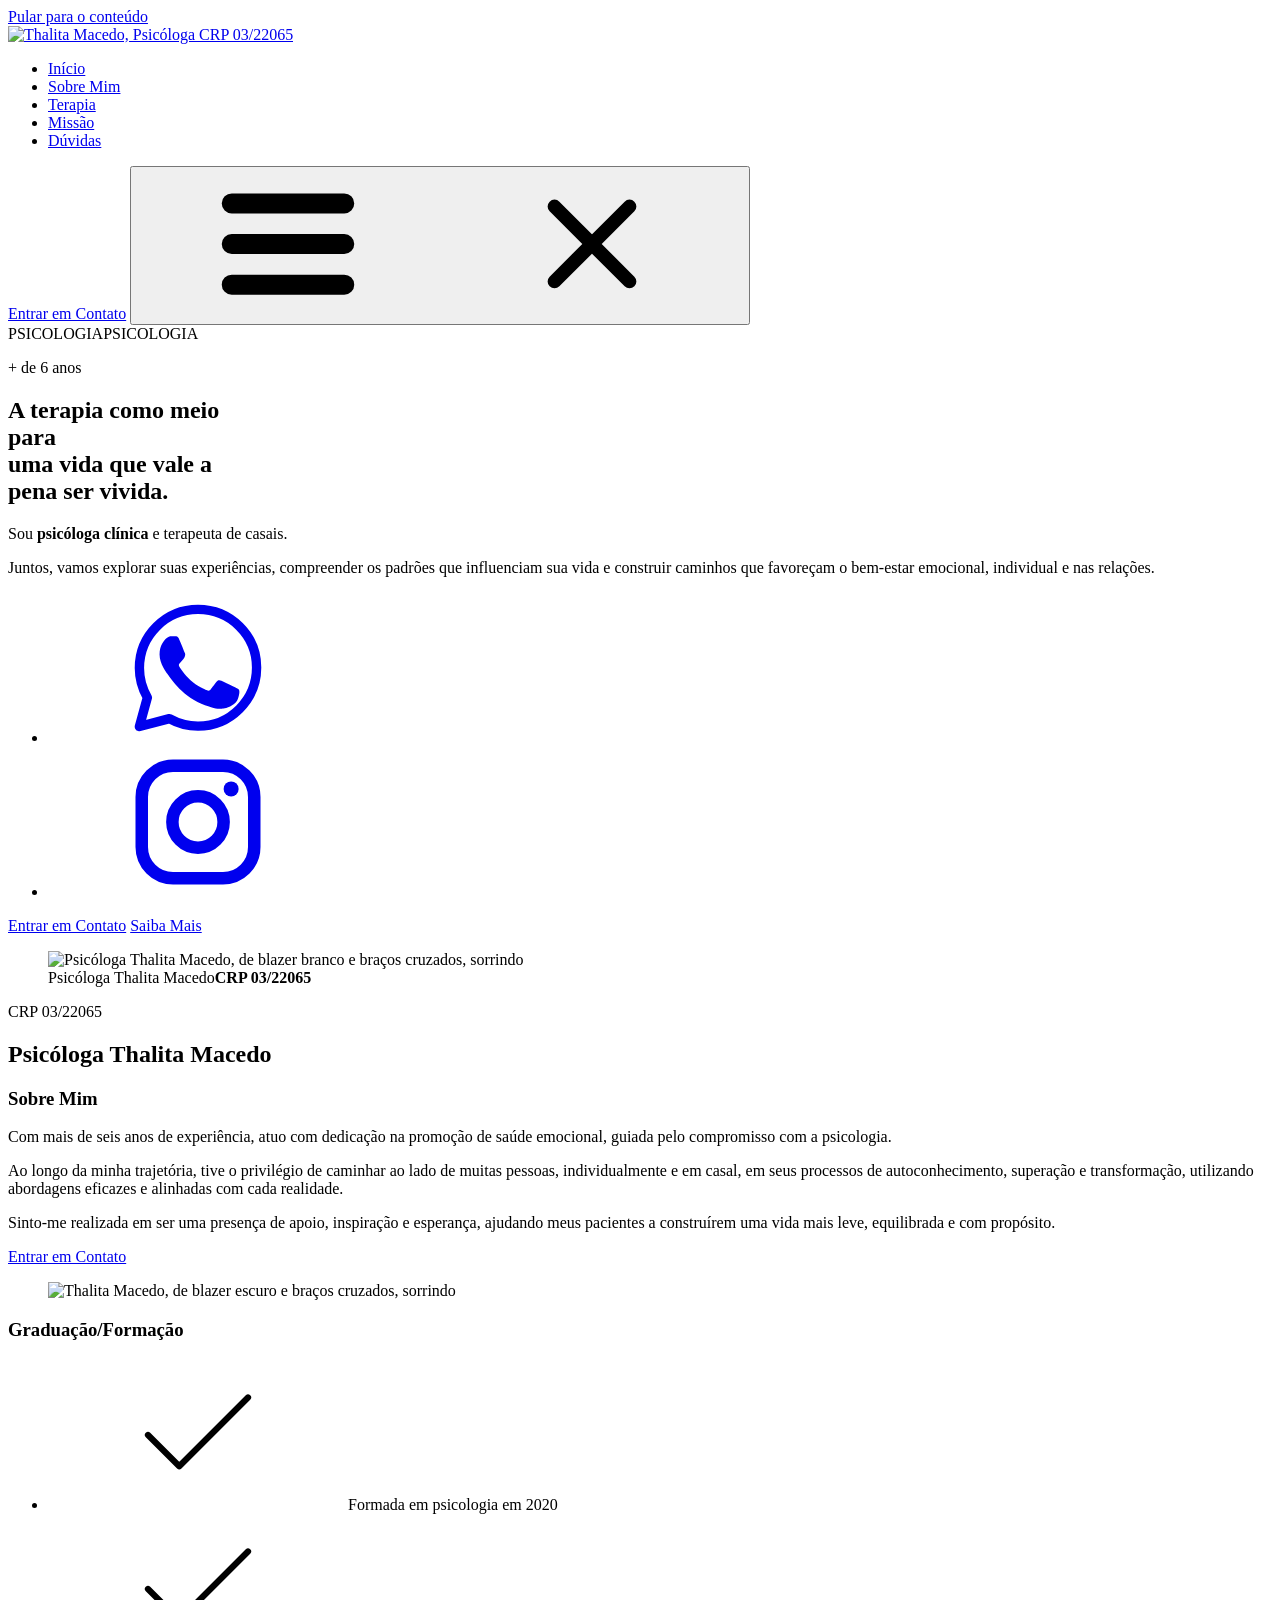
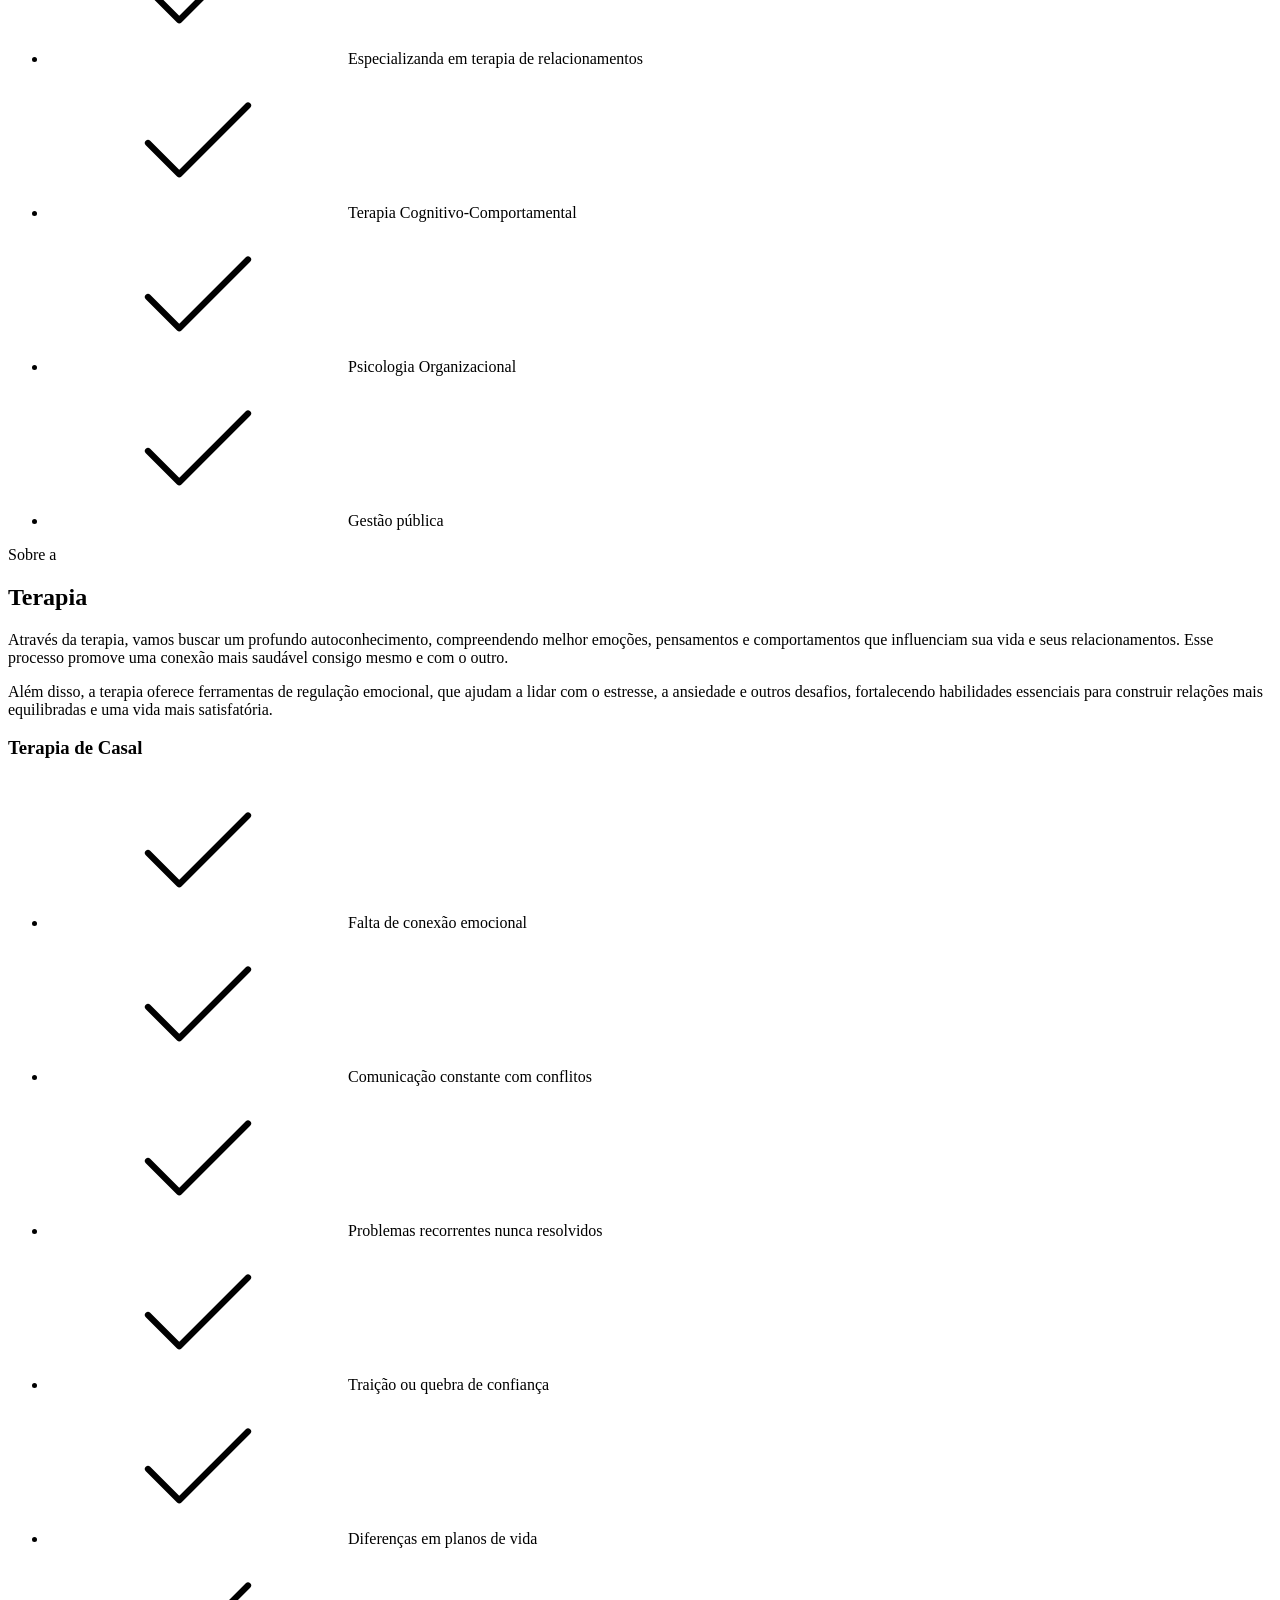
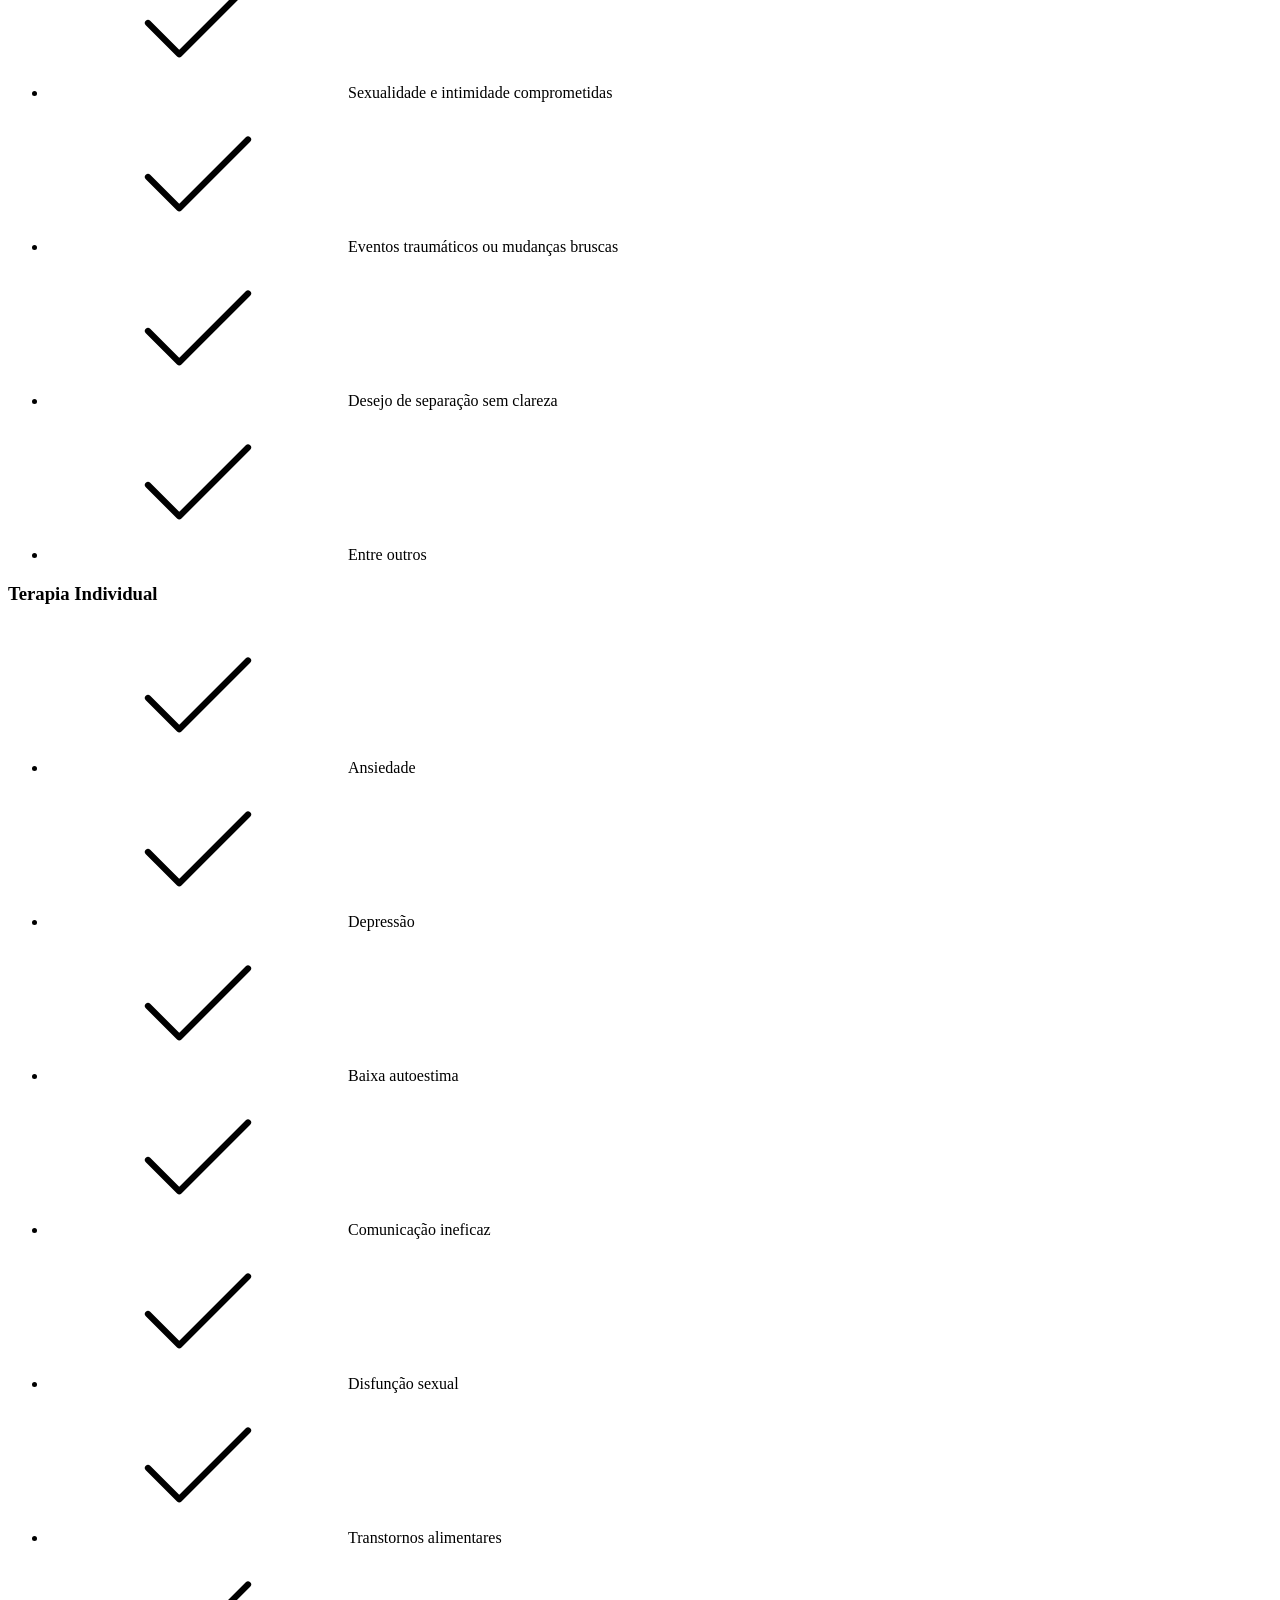
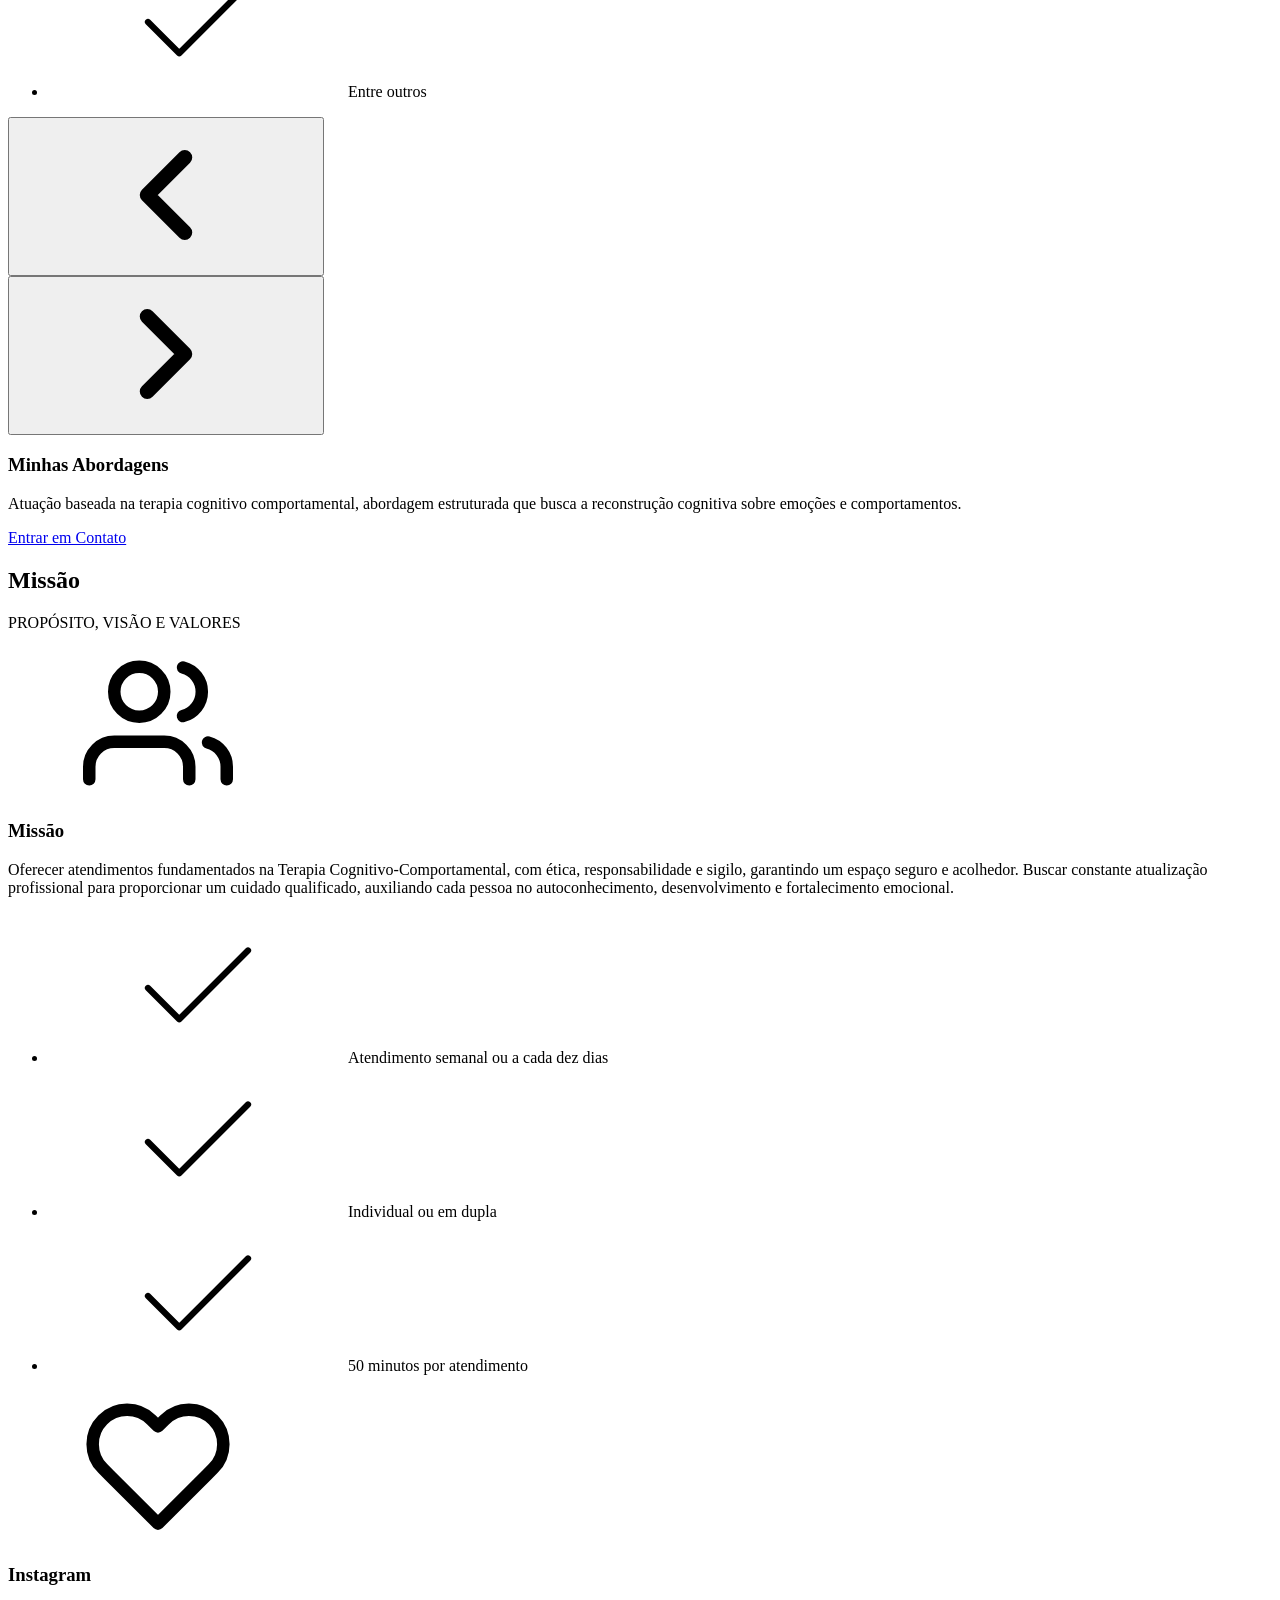
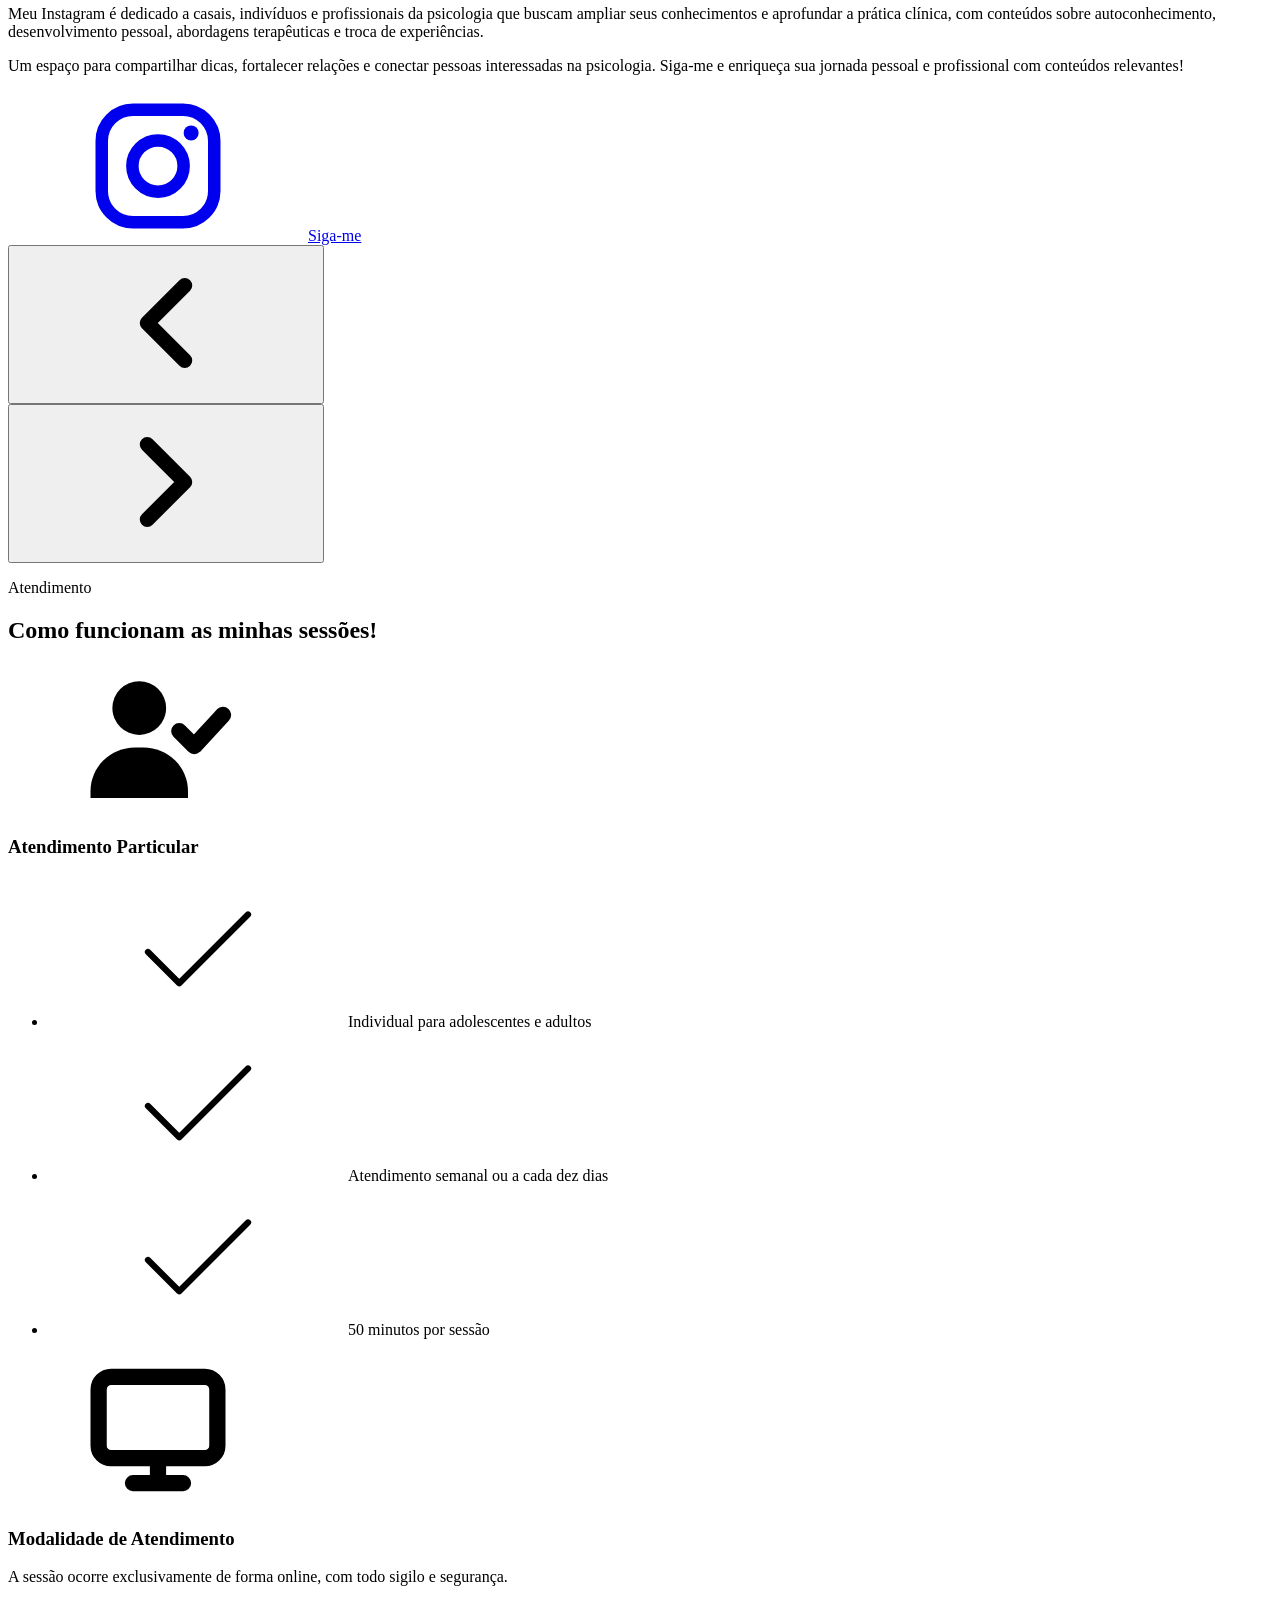
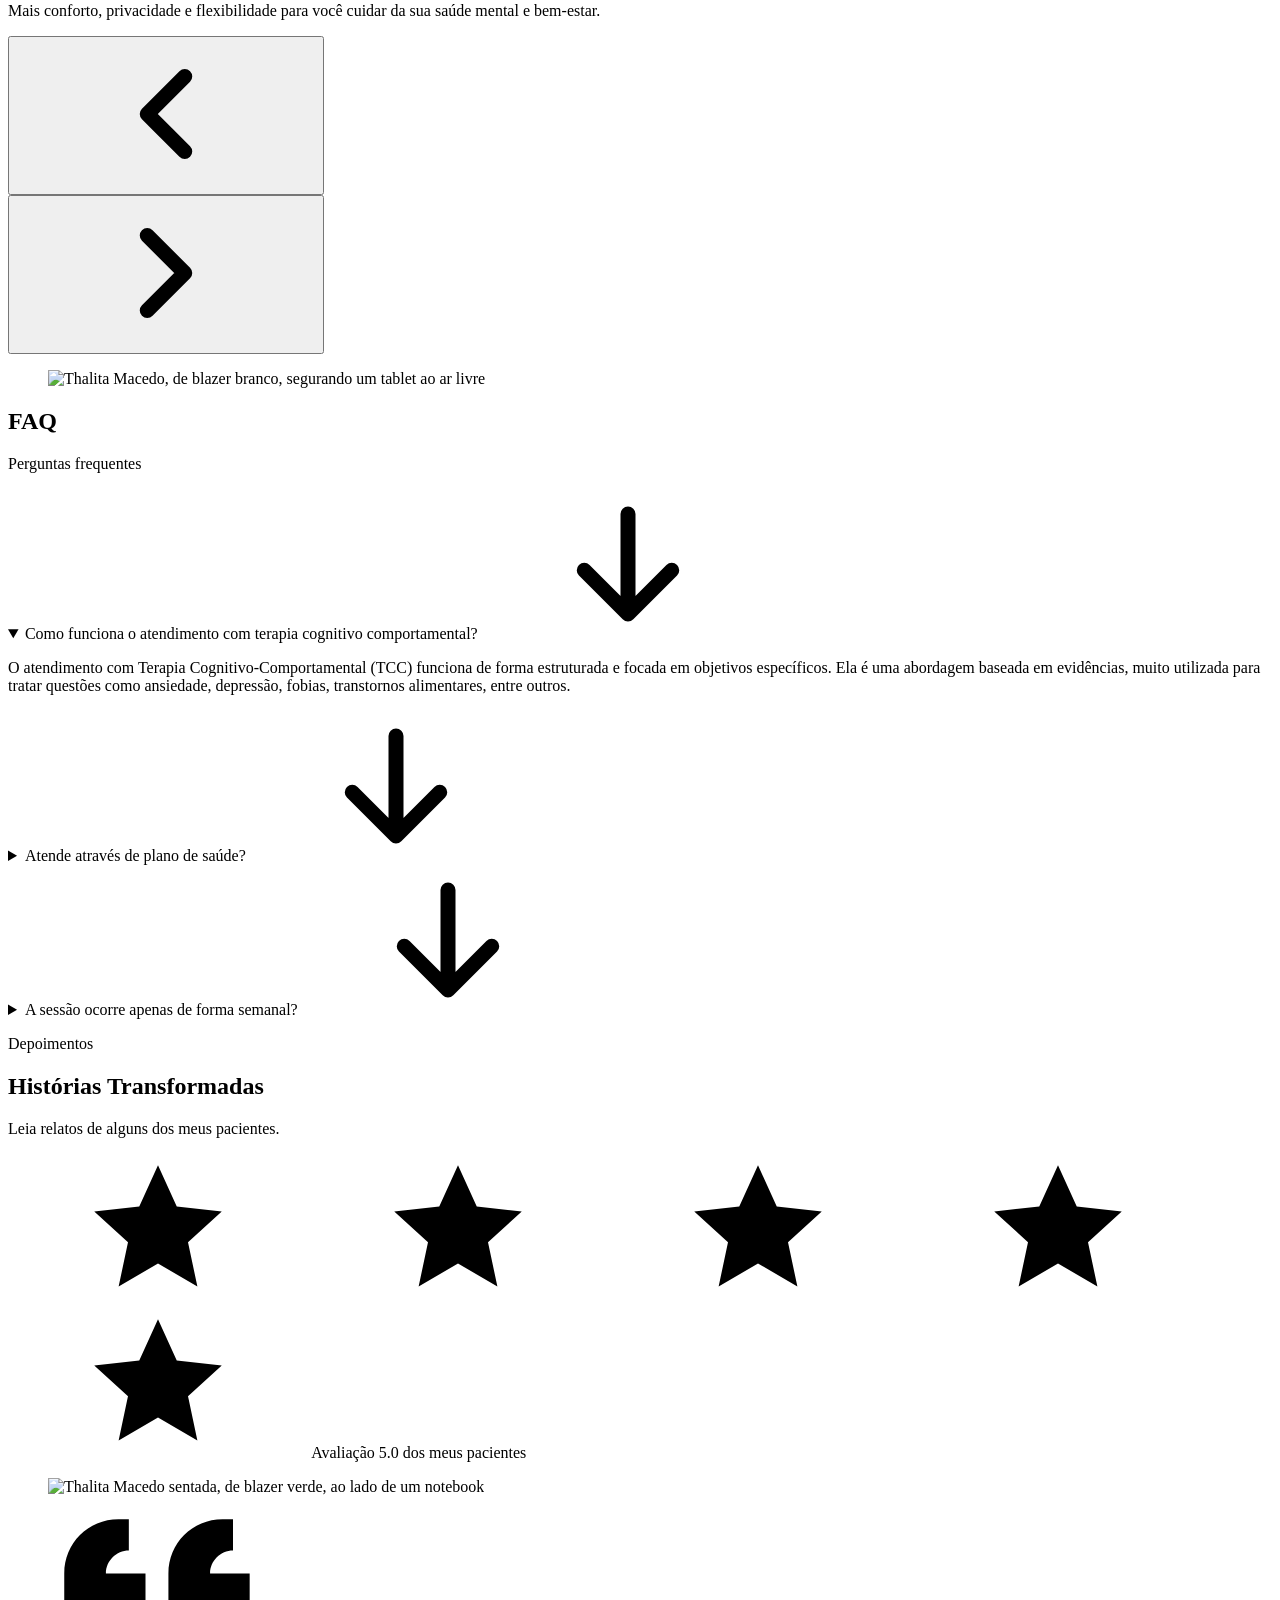
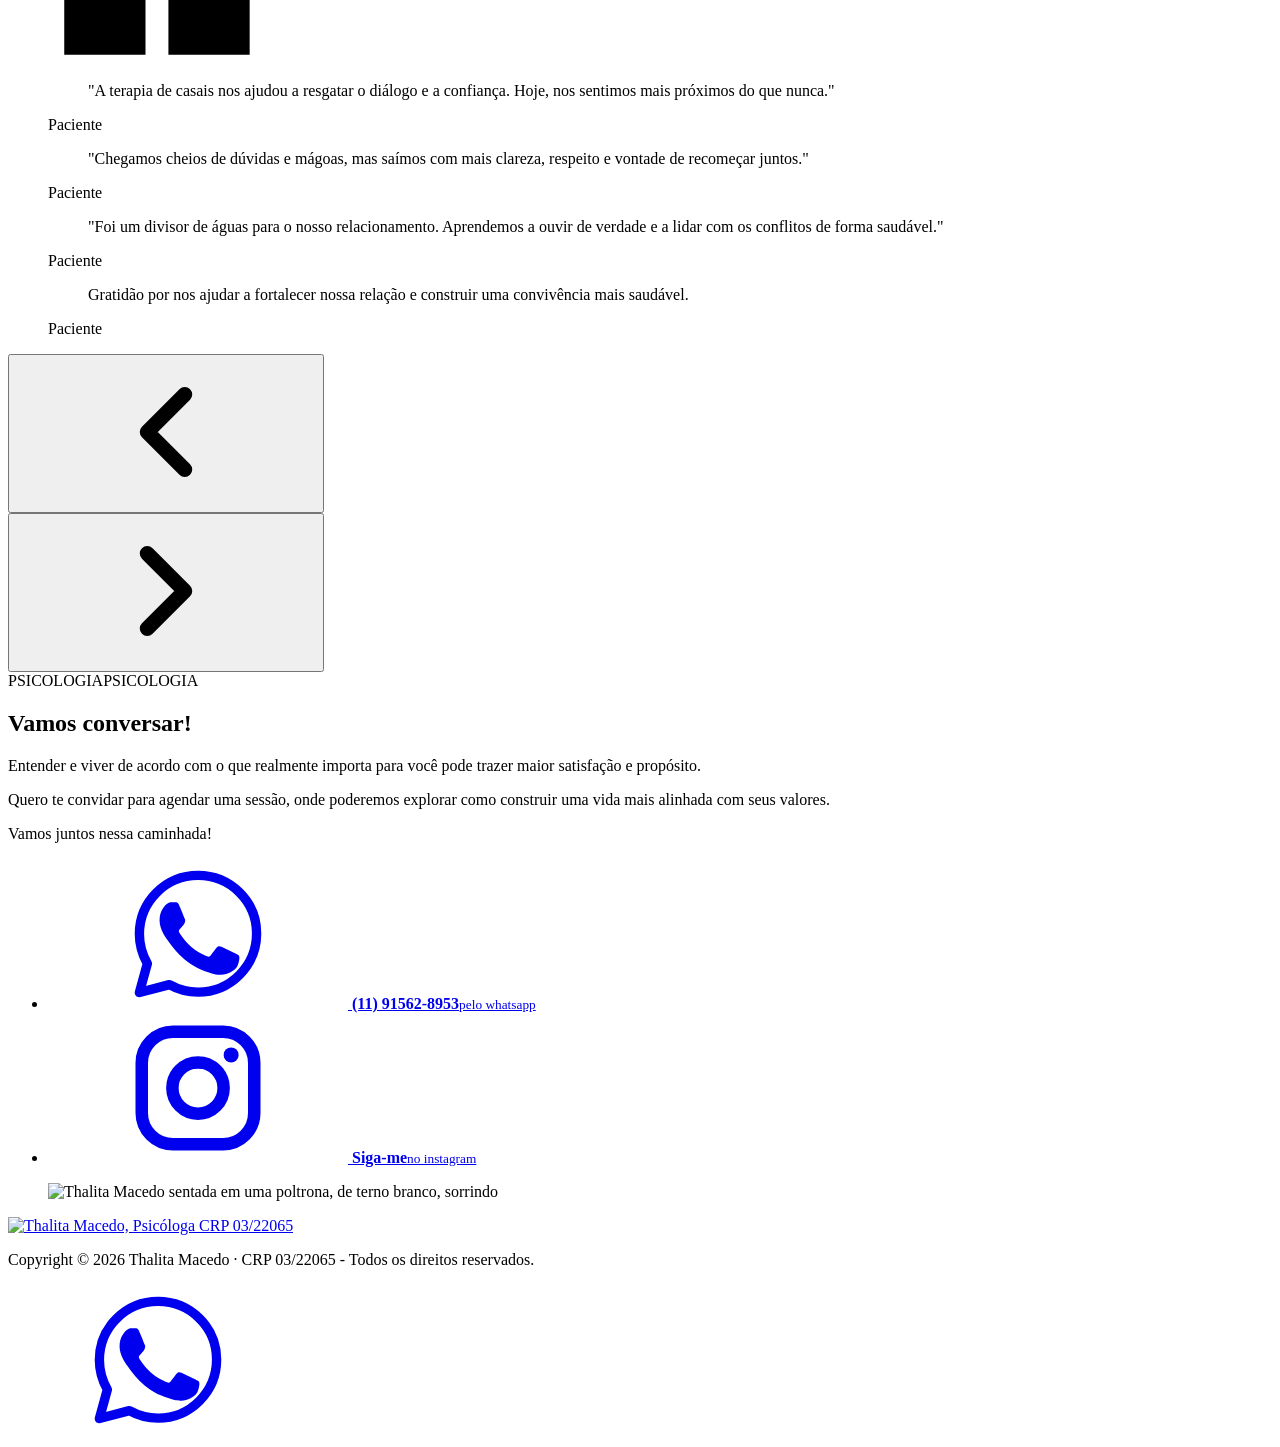
==== commit 302a4ace: "Add files via upload" ====
--- a/index.html
+++ b/index.html
@@ -4,16 +4,16 @@
   <meta charset="UTF-8">
   <meta name="viewport" content="width=device-width, initial-scale=1, viewport-fit=cover">
   <title>Psicóloga Thalita Macedo | Terapia de Casal</title>
-  <meta name="description" content="O que é terapia de casal: as linhas da psicologia, qual o tratamento para o bem estar, quando procurar ajuda do psicólogo, duração e perguntas.">
+  <meta name="description" content="Psicóloga Thalita Macedo. Terapia de casal e psicoterapia individual online, com atendimento acolhedor e baseado em evidências.">
   <meta name="theme-color" content="#BC7853">
   <link rel="canonical" href="https://thalitamacedo.com.br/">
-  <link rel="icon" href="img/favicon.svg" type="image/svg+xml">
-  <link rel="apple-touch-icon" href="img/favicon.png">
+  <link rel="icon" href="/favicon.svg" type="image/svg+xml">
+  <link rel="apple-touch-icon" href="/favicon.png">
 
   <meta property="og:type" content="website">
   <meta property="og:locale" content="pt_BR">
   <meta property="og:title" content="Thalita Macedo | Psicóloga clínica e terapeuta de casais">
-  <meta property="og:description" content="A Terapia como meio para uma vida que vale a pena ser vivida. Atendimento online, baseado em evidências.">
+  <meta property="og:description" content="Terapia de casal e individual online com a psicóloga Thalita Macedo. Conheça o atendimento e entre em contato.">
   <meta property="og:image" content="https://thalitamacedo.com.br/img/og.jpg">
   <meta property="og:image:width" content="1200">
   <meta property="og:image:height" content="630">
@@ -21,7 +21,7 @@
   <meta property="og:site_name" content="Thalita Macedo · Psicóloga">
   <meta name="twitter:card" content="summary_large_image">
   <meta name="twitter:title" content="Thalita Macedo | Psicóloga clínica e terapeuta de casais">
-  <meta name="twitter:description" content="Terapia de casal e individual online, baseada na TCC. CRP 03/22065.">
+  <meta name="twitter:description" content="Terapia de casal e individual online com a psicóloga Thalita Macedo. Conheça o atendimento e entre em contato.">
   <meta name="twitter:image" content="https://thalitamacedo.com.br/img/og.jpg">
   <meta property="og:url" content="https://thalitamacedo.com.br/">
 
@@ -29,55 +29,740 @@
   <link rel="preconnect" href="https://fonts.gstatic.com" crossorigin>
   <link href="https://fonts.googleapis.com/css2?family=Montserrat:ital,wght@0,400;0,500;0,600;0,700;1,400&family=Prata&display=swap" rel="stylesheet">
 
-  <link rel="stylesheet" href="css/variables.css">
-  <link rel="stylesheet" href="css/base.css">
-  <link rel="stylesheet" href="css/components.css">
-  <link rel="stylesheet" href="css/sections.css">
+  <link rel="stylesheet" href="/variables.css">
+  <link rel="stylesheet" href="/base.css">
+  <link rel="stylesheet" href="/components.css">
+  <link rel="stylesheet" href="/sections.css">
 
   <script type="application/ld+json">
-  {
-    "@context": "https://schema.org",
-    "@graph": [
-      {
-        "@type": "ProfessionalService",
-        "@id": "https://thalitamacedo.com.br/#negocio",
-        "name": "Thalita Macedo · Psicóloga",
-        "description": "O que é terapia de casal: as linhas da psicologia, qual o tratamento para o bem estar, quando procurar ajuda do psicólogo, duração e perguntas.",
-        "url": "https://thalitamacedo.com.br/",
-        "image": "https://thalitamacedo.com.br/img/og.jpg",
-        "logo": "https://thalitamacedo.com.br/img/logo-cabecalho.png",
+{
+  "@context": "https://schema.org",
+  "@graph": [
+    {
+      "@type": "WebSite",
+      "@id": "https://thalitamacedo.com.br/#website",
+      "url": "https://thalitamacedo.com.br/",
+      "name": "Thalita Macedo | Terapia de Casal",
+      "description": "Psicóloga clínica e  de casais. Atendimento online em terapia de casal e psicoterapia individual.",
+      "inLanguage": "pt-BR",
+      "publisher": {
+        "@id": "https://thalitamacedo.com.br/#negocio"
+      }
+    },
+    {
+      "@type": "WebPage",
+      "@id": "https://thalitamacedo.com.br/#webpage",
+      "url": "https://thalitamacedo.com.br/",
+      "name": "Thalita Macedo | Psicóloga e Terapia de Casal Online",
+      "headline": "Terapia de casal online com a psicóloga Thalita Macedo",
+      "description": "Conheça o trabalho da psicóloga Thalita Macedo. Atendimento online em terapia de casal e psicoterapia individual.",
+      "isPartOf": {
+        "@id": "https://thalitamacedo.com.br/#website"
+      },
+      "about": {
+        "@id": "https://thalitamacedo.com.br/#thalita"
+      },
+      "mainEntity": {
+        "@id": "https://thalitamacedo.com.br/#negocio"
+      },
+      "inLanguage": "pt-BR"
+    },
+    {
+      "@type": "ProfessionalService",
+      "@id": "https://thalitamacedo.com.br/#negocio",
+      "name": "Thalita Macedo | Psicóloga",
+      "description": "Psicóloga clínica e  de casais. Atendimento online em terapia de casal, ansiedade, depressão, autoestima e transtornos alimentares, com abordagem cognitivo-comportamental.",
+      "url": "https://thalitamacedo.com.br/",
+      "image": "https://thalitamacedo.com.br/img/og.jpg",
+      "logo": "https://thalitamacedo.com.br/img/logo-cabecalho.png",
+      "telephone": "+55-11-91562-8953",
+      "areaServed": [
+        {
+          "@type": "AdministrativeArea",
+          "name": "Estado de São Paulo",
+          "containedInPlace": {
+            "@type": "Country",
+            "name": "Brasil"
+          }
+        },
+        {
+          "@type": "Country",
+          "name": "Brasil"
+        }
+      ],
+      "contactPoint": {
+        "@type": "ContactPoint",
         "telephone": "+55-11-91562-8953",
-        "areaServed": { "@type": "Country", "name": "Brasil" },
-        "availableLanguage": "pt-BR",
-        "knowsAbout": [
-          "Terapia de casal",
-          "Terapia Cognitivo-Comportamental",
-          "Ansiedade",
-          "Depressão",
-          "Baixa autoestima",
-          "Transtornos alimentares"
-        ],
-        "sameAs": ["https://www.instagram.com/thalitamacedopsi/"],
-        "founder": { "@id": "https://thalitamacedo.com.br/#thalita" }
+        "contactType": "agendamento",
+        "availableLanguage": "pt-BR"
       },
-      {
-        "@type": "Person",
-        "@id": "https://thalitamacedo.com.br/#thalita",
-        "name": "Thalita Macedo",
-        "jobTitle": "Psicóloga clínica e terapeuta de casais",
-        "image": "https://thalitamacedo.com.br/img/hero.webp",
-        "url": "https://thalitamacedo.com.br/",
-        "identifier": "CRP 03/22065",
-        "hasCredential": {
-          "@type": "EducationalOccupationalCredential",
-          "credentialCategory": "Registro profissional",
-          "name": "CRP 03/22065"
+      "knowsAbout": [
+        "Terapia de casal",
+        "Psicoterapia individual",
+        "Terapia Cognitivo-Comportamental",
+        "Ansiedade",
+        "Depressão",
+        "Baixa autoestima",
+        "Transtornos alimentares",
+        "terapia de casal online",
+        "psicólogo para casal",
+        "psicóloga de casal",
+        "terapia para casais",
+        " de casal",
+        "psicoterapia de casal",
+        "psicólogo de relacionamento",
+        "psicóloga de relacionamento",
+        "terapia matrimonial",
+        "terapia conjugal",
+        "psicóloga para casais",
+        "consulta terapia de casal",
+        "atendimento psicológico para casais",
+        "terapia de casal em São Paulo",
+        "terapia de casal perto de mim",
+        "psicóloga de casal perto de mim",
+        "psicóloga perto de mim",
+        "psicóloga de casal em São Paulo",
+        "terapia de casal Itaim Bibi",
+        "psicóloga Itaim Bibi",
+        "terapia de casal Vila Nova Conceição",
+        "terapia de casal Jardins",
+        "psicóloga de casal Moema",
+        "terapia de casal Vila Olímpia",
+        "psicóloga de casal Pinheiros",
+        "terapia de casal Morumbi",
+        "psicóloga de casal Jardim Paulista",
+        "terapia de casal Brooklin",
+        "terapia de casal online",
+        "psicóloga de casal online",
+        "terapia conjugal online",
+        "psicoterapia de casal online",
+        "atendimento psicológico para casais online",
+        "consulta de casal por vídeo",
+        " de casal online",
+        "terapia matrimonial online",
+        "terapia de relacionamento online",
+        "psicóloga para casamento online",
+        "terapia para casais à distância",
+        "consulta psicológica para casal online",
+        "Como salvar meu casamento",
+        "Meu casamento está em crise",
+        "Como melhorar meu casamento",
+        "Como funciona a terapia de casal?",
+        "terapia de casal Rio Branco",
+        "terapia de casal Maceió",
+        "terapia de casal Macapá",
+        "terapia de casal Manaus",
+        "terapia de casal Salvador",
+        "terapia de casal Fortaleza",
+        "terapia de casal Brasília",
+        "terapia de casal Vitória",
+        "terapia de casal Goiânia",
+        "terapia de casal São Luís",
+        "terapia de casal Cuiabá",
+        "terapia de casal Campo Grande",
+        "terapia de casal Belo Horizonte",
+        "terapia de casal Belém",
+        "terapia de casal João Pessoa",
+        "terapia de casal Curitiba",
+        "terapia de casal Recife",
+        "terapia de casal Teresina",
+        "terapia de casal Rio de Janeiro",
+        "terapia de casal Natal",
+        "terapia de casal Porto Alegre",
+        "terapia de casal Porto Velho",
+        "terapia de casal Boa Vista",
+        "terapia de casal Florianópolis",
+        "terapia de casal São Paulo",
+        "terapia de casal Aracaju",
+        "terapia de casal Palmas",
+        "terapia de casal Nova Lima",
+        "terapia de casal São Caetano do Sul",
+        "terapia de casal Balneário Camboriú",
+        "terapia de casal Niterói",
+        "terapia de casal Santana de Parnaíba",
+        "terapia de casal Vinhedo",
+        "terapia de casal Santos",
+        "terapia de casal Valinhos",
+        "terapia de casal Jundiaí",
+        "terapia de casal Campinas",
+        "terapia de casal Paulínia",
+        "terapia de casal Barueri",
+        "terapia de casal Itapema",
+        "terapia de casal Itajaí",
+        "terapia de casal Vila Velha",
+        "terapia de casal São José dos Campos",
+        "terapia de casal Ribeirão Preto",
+        "terapia de casal Maringá",
+        "terapia de casal Blumenau",
+        "terapia de casal Gramado",
+        "terapia de casal Indaiatuba",
+        "terapia de casal Eusébio",
+        "terapia de casal Santo André",
+        "terapia de casal Itaim Bibi",
+        "terapia de casal Vila Nova Conceição",
+        "terapia de casal Jardim Europa",
+        "terapia de casal Jardim América",
+        "terapia de casal Jardim Paulista",
+        "terapia de casal Jardim Paulistano",
+        "terapia de casal Vila Olímpia",
+        "terapia de casal Moema",
+        "terapia de casal Alto de Pinheiros",
+        "terapia de casal Pinheiros",
+        "terapia de casal Cidade Jardim",
+        "terapia de casal Morumbi",
+        "terapia de casal Higienópolis",
+        "terapia de casal Perdizes",
+        "terapia de casal Brooklin Novo",
+        "terapia de casal Campo Belo",
+        "terapia de casal Vila Madalena",
+        "terapia de casal Vila Mariana",
+        "terapia de casal Chácara Klabin",
+        "terapia de casal Alto da Boa Vista",
+        "terapia de casal Granja Julieta",
+        "terapia de casal Chácara Santo Antônio",
+        "terapia de casal Leblon",
+        "terapia de casal Ipanema",
+        "terapia de casal Lagoa",
+        "terapia de casal Jardim Botânico",
+        "terapia de casal Gávea",
+        "terapia de casal São Conrado",
+        "terapia de casal Barra da Tijuca",
+        "terapia de casal Joá",
+        "terapia de casal Botafogo",
+        "terapia de casal Urca",
+        "terapia de casal Recreio dos Bandeirantes",
+        "terapia de casal Copacabana",
+        "terapia de casal Savassi",
+        "terapia de casal Lourdes",
+        "terapia de casal Santo Agostinho",
+        "terapia de casal Funcionários",
+        "terapia de casal Belvedere",
+        "terapia de casal Sion",
+        "terapia de casal Vila da Serra",
+        "terapia de casal Praia do Canto",
+        "terapia de casal Enseada do Suá",
+        "terapia de casal Mata da Praia",
+        "terapia de casal Barro Vermelho",
+        "terapia de casal Santa Lúcia",
+        "terapia de casal Santa Helena",
+        "terapia de casal Batel",
+        "terapia de casal Bigorrilho",
+        "terapia de casal Juvevê",
+        "terapia de casal Ahú",
+        "terapia de casal Água Verde",
+        "terapia de casal Ecoville",
+        "terapia de casal Agronômica",
+        "terapia de casal Centro",
+        "terapia de casal Córrego Grande",
+        "terapia de casal Itacorubi",
+        "terapia de casal Trindade",
+        "terapia de casal Jurerê Internacional",
+        "terapia de casal João Paulo",
+        "terapia de casal Campeche",
+        "terapia de casal Moinhos de Vento",
+        "terapia de casal Bela Vista",
+        "terapia de casal Mont'Serrat",
+        "terapia de casal Rio Branco",
+        "terapia de casal Praia de Belas",
+        "terapia de casal Petrópolis",
+        "terapia de casal Lago Sul",
+        "terapia de casal Lago Norte",
+        "terapia de casal Setor Sudoeste",
+        "terapia de casal Asa Sul",
+        "terapia de casal Asa Norte",
+        "terapia de casal Noroeste",
+        "terapia de casal Águas Claras",
+        "terapia de casal Park Sul",
+        "terapia de casal Setor Marista",
+        "terapia de casal Setor Bueno",
+        "terapia de casal Setor Sul",
+        "terapia de casal Jardim Goiás",
+        "terapia de casal Jardim América",
+        "terapia de casal Aldeia do Vale",
+        "terapia de casal Jardim Cuiabá",
+        "terapia de casal Duque de Caxias",
+        "terapia de casal Ribeirão do Lipa",
+        "terapia de casal Goiabeiras",
+        "terapia de casal Quilombo",
+        "terapia de casal Jardim dos Estados",
+        "terapia de casal Bela Vista",
+        "terapia de casal Planalto",
+        "terapia de casal Mata do Jacinto",
+        "terapia de casal Barra",
+        "terapia de casal Caminho das Árvores",
+        "terapia de casal Ondina",
+        "terapia de casal Rio Vermelho",
+        "terapia de casal Vitória",
+        "terapia de casal Graça",
+        "terapia de casal Horto Florestal",
+        "terapia de casal Alphaville Salvador",
+        "terapia de casal Vitória da Conquista",
+        "terapia de casal Porto Seguro",
+        "terapia de casal Arraial d'Ajuda",
+        "terapia de casal Meireles",
+        "terapia de casal Aldeota",
+        "terapia de casal Cocó",
+        "terapia de casal Guararapes",
+        "terapia de casal Luciano Cavalcante",
+        "terapia de casal Dunas",
+        "terapia de casal Boa Viagem",
+        "terapia de casal Parnamirim",
+        "terapia de casal Graças",
+        "terapia de casal Jaqueira",
+        "terapia de casal Casa Forte",
+        "terapia de casal Madalena",
+        "terapia de casal Poço da Panela",
+        "terapia de casal Cabo Branco",
+        "terapia de casal Jardim Oceania",
+        "terapia de casal Altiplano Cabo Branco",
+        "terapia de casal Brisamar",
+        "terapia de casal Aeroclube",
+        "terapia de casal Manaíra",
+        "terapia de casal Pajuçara",
+        "terapia de casal Ponta Verde",
+        "terapia de casal Jacarecica",
+        "terapia de casal Jatiúca",
+        "terapia de casal Cruz das Almas",
+        "terapia de casal Capim Macio",
+        "terapia de casal Tirol",
+        "terapia de casal Ponta Negra",
+        "terapia de casal Lagoa Nova",
+        "terapia de casal Jardins",
+        "terapia de casal Coroa do Meio",
+        "terapia de casal Luzia",
+        "terapia de casal Farolândia",
+        "terapia de casal Treze de Julho",
+        "terapia de casal Ponta D'Areia",
+        "terapia de casal São Marcos",
+        "terapia de casal Ponta do Farol",
+        "terapia de casal Calhau",
+        "terapia de casal Renascença",
+        "terapia de casal Jóquei",
+        "terapia de casal Fátima",
+        "terapia de casal São Cristóvão",
+        "terapia de casal Horto",
+        "terapia de casal Umarizal",
+        "terapia de casal Nazaré",
+        "terapia de casal Reduto",
+        "terapia de casal São Brás",
+        "terapia de casal Batista Campos",
+        "terapia de casal Adrianópolis",
+        "terapia de casal Aleixo",
+        "terapia de casal Ponta Negra",
+        "terapia de casal Tarumã",
+        "terapia de casal Costa e Silva",
+        "terapia de casal Olaria",
+        "terapia de casal Rio Madeira",
+        "terapia de casal Flodoaldo Pontes Pinto",
+        "terapia de casal Caçari",
+        "terapia de casal Paraviana",
+        "terapia de casal Centro",
+        "terapia de casal Bosque",
+        "terapia de casal Mascarenhas de Moraes",
+        "terapia de casal Julião Ramos",
+        "terapia de casal Universidade",
+        "terapia de casal Jardim Marco Zero",
+        "terapia de casal Graciosa",
+        "terapia de casal Plano Diretor Sul",
+        "terapia de casal Plano Diretor Norte",
+        "terapia de casal 106 Sul",
+        "terapia de casal online Itaim Bibi",
+        "psicóloga de casal Itaim Bibi",
+        "psicóloga para casais Itaim Bibi",
+        "terapeuta de casal Itaim Bibi",
+        "terapia conjugal Itaim Bibi",
+        "terapia de casal online Leblon",
+        "psicóloga de casal Leblon",
+        "terapia de casal online Vila Nova Conceição",
+        "psicóloga para casais Vila Nova Conceição",
+        "terapia de casal online Balneário Camboriú",
+        "terapia de casal online Brasília",
+        "terapia de casal online Florianópolis",
+        "terapia de casal online Curitiba",
+        "terapia de casal online Salvador"
+      ],
+      "sameAs": [
+        "https://www.instagram.com/thalitamacedopsi/"
+      ],
+      "founder": {
+        "@id": "https://thalitamacedo.com.br/#thalita"
+      },
+      "hasOfferCatalog": {
+        "@type": "OfferCatalog",
+        "name": "Serviços de Psicologia",
+        "itemListElement": [
+          {
+            "@type": "Offer",
+            "itemOffered": {
+              "@id": "https://thalitamacedo.com.br/#terapia-casal"
+            }
+          },
+          {
+            "@type": "Offer",
+            "itemOffered": {
+              "@id": "https://thalitamacedo.com.br/#psicoterapia-individual"
+            }
+          }
+        ]
+      }
+    },
+    {
+      "@type": "Person",
+      "@id": "https://thalitamacedo.com.br/#thalita",
+      "name": "Thalita Macedo",
+      "jobTitle": "Psicóloga clínica e terapeuta de casais",
+      "description": "Psicóloga clínica com atuação em terapia de casal e terapia cognitivo-comportamental.",
+      "image": "https://thalitamacedo.com.br/img/hero.webp",
+      "url": "https://thalitamacedo.com.br/",
+      "mainEntityOfPage": {
+        "@id": "https://thalitamacedo.com.br/#webpage"
+      },
+      "identifier": {
+        "@type": "PropertyValue",
+        "propertyID": "CRP",
+        "value": "03/22065"
+      },
+      "hasCredential": {
+        "@type": "EducationalOccupationalCredential",
+        "credentialCategory": "Registro profissional",
+        "name": "CRP 03/22065",
+        "recognizedBy": {
+          "@type": "Organization",
+          "name": "Conselho Regional de Psicologia da 3ª Região (CRP-03)"
+        }
+      },
+      "knowsAbout": [
+        "Terapia de casal",
+        "Psicoterapia individual",
+        "Terapia Cognitivo-Comportamental",
+        "Ansiedade",
+        "Depressão",
+        "Baixa autoestima",
+        "Transtornos alimentares",
+        "terapia de casal online",
+        "psicólogo para casal",
+        "psicóloga de casal",
+        "terapia para casais",
+        "terapeuta de casal",
+        "psicoterapia de casal",
+        "psicólogo de relacionamento",
+        "psicóloga de relacionamento",
+        "terapia matrimonial",
+        "terapia conjugal",
+        "psicóloga para casais",
+        "consulta terapia de casal",
+        "atendimento psicológico para casais",
+        "terapia de casal em São Paulo",
+        "terapia de casal perto de mim",
+        "psicóloga de casal perto de mim",
+        "psicóloga perto de mim",
+        "psicóloga de casal em São Paulo",
+        "terapia de casal Itaim Bibi",
+        "psicóloga Itaim Bibi",
+        "terapia de casal Vila Nova Conceição",
+        "terapia de casal Jardins",
+        "psicóloga de casal Moema",
+        "terapia de casal Vila Olímpia",
+        "psicóloga de casal Pinheiros",
+        "terapia de casal Morumbi",
+        "psicóloga de casal Jardim Paulista",
+        "terapia de casal Brooklin",
+        "terapia de casal online",
+        "psicóloga de casal online",
+        "terapia conjugal online",
+        "psicoterapia de casal online",
+        "atendimento psicológico para casais online",
+        "consulta de casal por vídeo",
+        "terapeuta de casal online",
+        "terapia matrimonial online",
+        "terapia de relacionamento online",
+        "psicóloga para casamento online",
+        "terapia para casais à distância",
+        "consulta psicológica para casal online",
+        "Como salvar meu casamento",
+        "Meu casamento está em crise",
+        "Como melhorar meu casamento",
+        "Como funciona a terapia de casal?",
+        "terapia de casal Rio Branco",
+        "terapia de casal Maceió",
+        "terapia de casal Macapá",
+        "terapia de casal Manaus",
+        "terapia de casal Salvador",
+        "terapia de casal Fortaleza",
+        "terapia de casal Brasília",
+        "terapia de casal Vitória",
+        "terapia de casal Goiânia",
+        "terapia de casal São Luís",
+        "terapia de casal Cuiabá",
+        "terapia de casal Campo Grande",
+        "terapia de casal Belo Horizonte",
+        "terapia de casal Belém",
+        "terapia de casal João Pessoa",
+        "terapia de casal Curitiba",
+        "terapia de casal Recife",
+        "terapia de casal Teresina",
+        "terapia de casal Rio de Janeiro",
+        "terapia de casal Natal",
+        "terapia de casal Porto Alegre",
+        "terapia de casal Porto Velho",
+        "terapia de casal Boa Vista",
+        "terapia de casal Florianópolis",
+        "terapia de casal São Paulo",
+        "terapia de casal Aracaju",
+        "terapia de casal Palmas",
+        "terapia de casal Nova Lima",
+        "terapia de casal São Caetano do Sul",
+        "terapia de casal Balneário Camboriú",
+        "terapia de casal Niterói",
+        "terapia de casal Santana de Parnaíba",
+        "terapia de casal Vinhedo",
+        "terapia de casal Santos",
+        "terapia de casal Valinhos",
+        "terapia de casal Jundiaí",
+        "terapia de casal Campinas",
+        "terapia de casal Paulínia",
+        "terapia de casal Barueri",
+        "terapia de casal Itapema",
+        "terapia de casal Itajaí",
+        "terapia de casal Vila Velha",
+        "terapia de casal São José dos Campos",
+        "terapia de casal Ribeirão Preto",
+        "terapia de casal Maringá",
+        "terapia de casal Blumenau",
+        "terapia de casal Gramado",
+        "terapia de casal Indaiatuba",
+        "terapia de casal Eusébio",
+        "terapia de casal Santo André",
+        "terapia de casal Itaim Bibi",
+        "terapia de casal Vila Nova Conceição",
+        "terapia de casal Jardim Europa",
+        "terapia de casal Jardim América",
+        "terapia de casal Jardim Paulista",
+        "terapia de casal Jardim Paulistano",
+        "terapia de casal Vila Olímpia",
+        "terapia de casal Moema",
+        "terapia de casal Alto de Pinheiros",
+        "terapia de casal Pinheiros",
+        "terapia de casal Cidade Jardim",
+        "terapia de casal Morumbi",
+        "terapia de casal Higienópolis",
+        "terapia de casal Perdizes",
+        "terapia de casal Brooklin Novo",
+        "terapia de casal Campo Belo",
+        "terapia de casal Vila Madalena",
+        "terapia de casal Vila Mariana",
+        "terapia de casal Chácara Klabin",
+        "terapia de casal Alto da Boa Vista",
+        "terapia de casal Granja Julieta",
+        "terapia de casal Chácara Santo Antônio",
+        "terapia de casal Leblon",
+        "terapia de casal Ipanema",
+        "terapia de casal Lagoa",
+        "terapia de casal Jardim Botânico",
+        "terapia de casal Gávea",
+        "terapia de casal São Conrado",
+        "terapia de casal Barra da Tijuca",
+        "terapia de casal Joá",
+        "terapia de casal Botafogo",
+        "terapia de casal Urca",
+        "terapia de casal Recreio dos Bandeirantes",
+        "terapia de casal Copacabana",
+        "terapia de casal Savassi",
+        "terapia de casal Lourdes",
+        "terapia de casal Santo Agostinho",
+        "terapia de casal Funcionários",
+        "terapia de casal Belvedere",
+        "terapia de casal Sion",
+        "terapia de casal Vila da Serra",
+        "terapia de casal Praia do Canto",
+        "terapia de casal Enseada do Suá",
+        "terapia de casal Mata da Praia",
+        "terapia de casal Barro Vermelho",
+        "terapia de casal Santa Lúcia",
+        "terapia de casal Santa Helena",
+        "terapia de casal Batel",
+        "terapia de casal Bigorrilho",
+        "terapia de casal Juvevê",
+        "terapia de casal Ahú",
+        "terapia de casal Água Verde",
+        "terapia de casal Ecoville",
+        "terapia de casal Agronômica",
+        "terapia de casal Centro",
+        "terapia de casal Córrego Grande",
+        "terapia de casal Itacorubi",
+        "terapia de casal Trindade",
+        "terapia de casal Jurerê Internacional",
+        "terapia de casal João Paulo",
+        "terapia de casal Campeche",
+        "terapia de casal Moinhos de Vento",
+        "terapia de casal Bela Vista",
+        "terapia de casal Mont'Serrat",
+        "terapia de casal Rio Branco",
+        "terapia de casal Praia de Belas",
+        "terapia de casal Petrópolis",
+        "terapia de casal Lago Sul",
+        "terapia de casal Lago Norte",
+        "terapia de casal Setor Sudoeste",
+        "terapia de casal Asa Sul",
+        "terapia de casal Asa Norte",
+        "terapia de casal Noroeste",
+        "terapia de casal Águas Claras",
+        "terapia de casal Park Sul",
+        "terapia de casal Setor Marista",
+        "terapia de casal Setor Bueno",
+        "terapia de casal Setor Sul",
+        "terapia de casal Jardim Goiás",
+        "terapia de casal Jardim América",
+        "terapia de casal Aldeia do Vale",
+        "terapia de casal Jardim Cuiabá",
+        "terapia de casal Duque de Caxias",
+        "terapia de casal Ribeirão do Lipa",
+        "terapia de casal Goiabeiras",
+        "terapia de casal Quilombo",
+        "terapia de casal Jardim dos Estados",
+        "terapia de casal Bela Vista",
+        "terapia de casal Planalto",
+        "terapia de casal Mata do Jacinto",
+        "terapia de casal Barra",
+        "terapia de casal Caminho das Árvores",
+        "terapia de casal Ondina",
+        "terapia de casal Rio Vermelho",
+        "terapia de casal Vitória",
+        "terapia de casal Graça",
+        "terapia de casal Horto Florestal",
+        "terapia de casal Alphaville Salvador",
+        "terapia de casal Vitória da Conquista",
+        "terapia de casal Porto Seguro",
+        "terapia de casal Arraial d'Ajuda",
+        "terapia de casal Meireles",
+        "terapia de casal Aldeota",
+        "terapia de casal Cocó",
+        "terapia de casal Guararapes",
+        "terapia de casal Luciano Cavalcante",
+        "terapia de casal Dunas",
+        "terapia de casal Boa Viagem",
+        "terapia de casal Parnamirim",
+        "terapia de casal Graças",
+        "terapia de casal Jaqueira",
+        "terapia de casal Casa Forte",
+        "terapia de casal Madalena",
+        "terapia de casal Poço da Panela",
+        "terapia de casal Cabo Branco",
+        "terapia de casal Jardim Oceania",
+        "terapia de casal Altiplano Cabo Branco",
+        "terapia de casal Brisamar",
+        "terapia de casal Aeroclube",
+        "terapia de casal Manaíra",
+        "terapia de casal Pajuçara",
+        "terapia de casal Ponta Verde",
+        "terapia de casal Jacarecica",
+        "terapia de casal Jatiúca",
+        "terapia de casal Cruz das Almas",
+        "terapia de casal Capim Macio",
+        "terapia de casal Tirol",
+        "terapia de casal Ponta Negra",
+        "terapia de casal Lagoa Nova",
+        "terapia de casal Jardins",
+        "terapia de casal Coroa do Meio",
+        "terapia de casal Luzia",
+        "terapia de casal Farolândia",
+        "terapia de casal Treze de Julho",
+        "terapia de casal Ponta D'Areia",
+        "terapia de casal São Marcos",
+        "terapia de casal Ponta do Farol",
+        "terapia de casal Calhau",
+        "terapia de casal Renascença",
+        "terapia de casal Jóquei",
+        "terapia de casal Fátima",
+        "terapia de casal São Cristóvão",
+        "terapia de casal Horto",
+        "terapia de casal Umarizal",
+        "terapia de casal Nazaré",
+        "terapia de casal Reduto",
+        "terapia de casal São Brás",
+        "terapia de casal Batista Campos",
+        "terapia de casal Adrianópolis",
+        "terapia de casal Aleixo",
+        "terapia de casal Ponta Negra",
+        "terapia de casal Tarumã",
+        "terapia de casal Costa e Silva",
+        "terapia de casal Olaria",
+        "terapia de casal Rio Madeira",
+        "terapia de casal Flodoaldo Pontes Pinto",
+        "terapia de casal Caçari",
+        "terapia de casal Paraviana",
+        "terapia de casal Centro",
+        "terapia de casal Bosque",
+        "terapia de casal Mascarenhas de Moraes",
+        "terapia de casal Julião Ramos",
+        "terapia de casal Universidade",
+        "terapia de casal Jardim Marco Zero",
+        "terapia de casal Graciosa",
+        "terapia de casal Plano Diretor Sul",
+        "terapia de casal Plano Diretor Norte",
+        "terapia de casal 106 Sul",
+        "terapia de casal online Itaim Bibi",
+        "psicóloga de casal Itaim Bibi",
+        "psicóloga para casais Itaim Bibi",
+        "terapeuta de casal Itaim Bibi",
+        "terapia conjugal Itaim Bibi",
+        "terapia de casal online Leblon",
+        "psicóloga de casal Leblon",
+        "terapia de casal online Vila Nova Conceição",
+        "psicóloga para casais Vila Nova Conceição",
+        "terapia de casal online Balneário Camboriú",
+        "terapia de casal online Brasília",
+        "terapia de casal online Florianópolis",
+        "terapia de casal online Curitiba",
+        "terapia de casal online Salvador"
+      ],
+      "sameAs": [
+        "https://www.instagram.com/thalitamacedopsi/"
+      ],
+      "worksFor": {
+        "@id": "https://thalitamacedo.com.br/#negocio"
+      }
+    },
+    {
+      "@type": "Service",
+      "@id": "https://thalitamacedo.com.br/#terapia-casal",
+      "name": "Terapia de Casal Online",
+      "serviceType": "Psicoterapia de casal",
+      "description": "Atendimento psicológico online para casais que desejam melhorar o diálogo, fortalecer a conexão e trabalhar dificuldades no relacionamento.",
+      "provider": {
+        "@id": "https://thalitamacedo.com.br/#negocio"
+      },
+      "areaServed": [
+        {
+          "@type": "AdministrativeArea",
+          "name": "Estado de São Paulo",
+          "containedInPlace": {
+            "@type": "Country",
+            "name": "Brasil"
+          }
         },
-        "sameAs": ["https://www.instagram.com/thalitamacedopsi/"],
-        "worksFor": { "@id": "https://thalitamacedo.com.br/#negocio" }
+        {
+          "@type": "Country",
+          "name": "Brasil"
+        }
+      ]
+    },
+    {
+      "@type": "Service",
+      "@id": "https://thalitamacedo.com.br/#psicoterapia-individual",
+      "name": "Psicoterapia Individual Online",
+      "serviceType": "Psicoterapia individual",
+      "description": "Atendimento psicológico individual online, com abordagem cognitivo-comportamental.",
+      "provider": {
+        "@id": "https://thalitamacedo.com.br/#negocio"
+      },
+      "areaServed": {
+        "@type": "Country",
+        "name": "Brasil"
       }
-    ]
-  }
+    }
+  ]
+}
   </script>
 </head>
 <body>
@@ -111,7 +796,7 @@
 <header class="site-header" id="inicio">
   <div class="site-header__bar container">
     <a class="site-header__logo" href="#inicio" aria-label="Thalita Macedo, psicóloga. Ir para o início">
-      <img src="img/logo-cabecalho.svg" width="799" height="156" alt="Thalita Macedo, Psicóloga CRP 03/22065">
+      <img src="/logo-cabecalho.svg" width="799" height="156" alt="Thalita Macedo, Psicóloga CRP 03/22065">
     </a>
 
     <nav class="nav" id="menu" aria-label="Principal">
@@ -143,7 +828,7 @@
     <div class="hero__text">
       <p class="hero__years reveal" style="--d:0ms">+ de 6 anos</p>
       <h1 id="hero-titulo" class="hero__title reveal" style="--d:80ms">A terapia como meio<br class="br-m"> para<br class="br-wide"> uma vida que vale a<br class="br-m"> pena ser vivida.</h1>
-      <p class="hero__lead reveal" style="--d:160ms">Sou <strong>psicóloga clínica</strong> e Terapeuta de casais.</p>
+      <p class="hero__lead reveal" style="--d:160ms">Sou <strong>psicóloga clínica</strong> e terapeuta de casais.</p>
       <p class="hero__lead reveal" style="--d:220ms">Juntos, vamos explorar suas experiências, compreender os padrões que influenciam sua vida e construir caminhos que favoreçam o bem-estar emocional, individual e nas relações.</p>
 
       <div class="hero__bar reveal" style="--d:300ms">
@@ -159,7 +844,7 @@
     </div>
 
     <figure class="hero__photo reveal" style="--d:160ms">
-      <img src="img/hero.webp" width="1400" height="1489" fetchpriority="high" alt="Psicóloga Thalita Macedo, de blazer branco e braços cruzados, sorrindo">
+      <img src="/hero.webp" width="1400" height="1489" fetchpriority="high" alt="Psicóloga Thalita Macedo, de blazer branco e braços cruzados, sorrindo">
       <figcaption class="hero__caption"><span>Psicóloga Thalita Macedo</span><strong>CRP 03/22065</strong></figcaption>
     </figure>
   </div>
@@ -186,7 +871,7 @@
           <a class="btn btn--primary" href="https://api.whatsapp.com/send?phone=5511915628953&amp;text=Ol%C3%A1%2C+Thalita.+Eu+gostaria+de+saber+mais+sobre+a+terapia%2C+por+favor." target="_blank" rel="noopener">Entrar em Contato</a>
         </div>
         <figure class="about-card__photo">
-          <img src="img/sobre.webp" width="1100" height="1470" loading="lazy" alt="Thalita Macedo, de blazer escuro e braços cruzados, sorrindo">
+          <img src="/sobre.webp" width="1100" height="1470" loading="lazy" alt="Thalita Macedo, de blazer escuro e braços cruzados, sorrindo">
         </figure>
         <div class="about-card__cred on-dark">
           <h3 class="about-card__cred-title">Graduação/Formação</h3>
@@ -341,7 +1026,7 @@
       </div>
 
       <figure class="sessions__photo arch">
-        <img src="img/sessoes.webp" width="521" height="694" loading="lazy" alt="Thalita Macedo, de blazer branco, segurando um tablet ao ar livre">
+        <img src="/sessoes.webp" width="521" height="694" loading="lazy" alt="Thalita Macedo, de blazer branco, segurando um tablet ao ar livre">
       </figure>
     </div>
   </div>
@@ -387,7 +1072,7 @@
 
     <div class="testi__grid">
       <figure class="testi__photo">
-        <img src="img/depoimento.webp" width="900" height="1200" loading="lazy" alt="Thalita Macedo sentada, de blazer verde, ao lado de um notebook">
+        <img src="/depoimento.webp" width="900" height="1200" loading="lazy" alt="Thalita Macedo sentada, de blazer verde, ao lado de um notebook">
       </figure>
 
       <div class="testi__card">
@@ -450,7 +1135,7 @@
         </ul>
       </div>
       <figure class="contact__photo">
-        <img src="img/contato.webp" width="552" height="540" loading="lazy" alt="Thalita Macedo sentada em uma poltrona, de terno branco, sorrindo">
+        <img src="/contato.webp" width="552" height="540" loading="lazy" alt="Thalita Macedo sentada em uma poltrona, de terno branco, sorrindo">
       </figure>
     </div>
   </div>
@@ -461,18 +1146,297 @@
 <!-- ============ RODAPÉ ============ -->
 <footer class="site-footer">
   <a class="site-footer__logo" href="#inicio" aria-label="Voltar ao início">
-    <img src="img/logo-rodape.svg" width="640" height="372" loading="lazy" alt="Thalita Macedo, Psicóloga CRP 03/22065">
+    <img src="/logo-rodape.svg" width="640" height="372" loading="lazy" alt="Thalita Macedo, Psicóloga CRP 03/22065">
   </a>
-  <p class="site-footer__guide"><a href="/terapia-de-casal/">Guia: Terapia de Casal — Como Funciona e Quando Procurar Ajuda</a></p>
   <p class="site-footer__copy">Copyright © <span data-year>2026</span> Thalita Macedo · CRP 03/22065 - Todos os direitos reservados.</p>
+
+  <!-- BLOCO EXCLUSIVO DE TESTE: texto visualmente oculto. Não recomendado para publicação/SEO. -->
+  <section class="keyword-test-hidden" aria-hidden="true" hidden>
+    <h2>Termos de pesquisa (teste)</h2>
+    <ul>
+      <li>terapia de casal</li>
+      <li>terapia de casal online</li>
+      <li>psicólogo para casal</li>
+      <li>psicóloga de casal</li>
+      <li>terapia para casais</li>
+      <li>terapeuta de casal</li>
+      <li>psicoterapia de casal</li>
+      <li>psicólogo de relacionamento</li>
+      <li>psicóloga de relacionamento</li>
+      <li>terapia matrimonial</li>
+      <li>terapia conjugal</li>
+      <li>psicóloga para casais</li>
+      <li>consulta terapia de casal</li>
+      <li>atendimento psicológico para casais</li>
+      <li>terapia de casal em São Paulo</li>
+      <li>terapi de casal perto de mim</li>
+      <li>psicóloga de casal em São Paulo</li>
+      <li>terapia de casal Itaim Bibi</li>
+      <li>psicóloga Itaim Bibi</li>
+      <li>terapia de casal Vila Nova Conceição</li>
+      <li>terapia de casal Jardins</li>
+      <li>psicóloga de casal Moema</li>
+      <li>terapia de casal Vila Olímpia</li>
+      <li>psicóloga de casal Pinheiros</li>
+      <li>terapia de casal Morumbi</li>
+      <li>psicóloga de casal Jardim Paulista</li>
+      <li>terapia de casal Brooklin</li>
+      <li>terapia de casal online</li>
+      <li>psicóloga de casal online</li>
+      <li>terapia conjugal online</li>
+      <li>psicoterapia de casal online</li>
+      <li>atendimento psicológico para casais online</li>
+      <li>consulta de casal por vídeo</li>
+      <li>terapeuta de casal online</li>
+      <li>terapia matrimonial online</li>
+      <li>terapia de relacionamento online</li>
+      <li>psicóloga para casamento online</li>
+      <li>terapia para casais à distância</li>
+      <li>consulta psicológica para casal online</li>
+      <li>Como salvar meu casamento</li>
+      <li>Meu casamento está em crise</li>
+      <li>Como melhorar meu casamento</li>
+      <li>Como funciona a terapia de casal?</li>
+      <li>terapia de casal Rio Branco</li>
+      <li>terapia de casal Maceió</li>
+      <li>terapia de casal Macapá</li>
+      <li>terapia de casal Manaus</li>
+      <li>terapia de casal Salvador</li>
+      <li>terapia de casal Fortaleza</li>
+      <li>terapia de casal Brasília</li>
+      <li>terapia de casal Vitória</li>
+      <li>terapia de casal Goiânia</li>
+      <li>terapia de casal São Luís</li>
+      <li>terapia de casal Cuiabá</li>
+      <li>terapia de casal Campo Grande</li>
+      <li>terapia de casal Belo Horizonte</li>
+      <li>terapia de casal Belém</li>
+      <li>terapia de casal João Pessoa</li>
+      <li>terapia de casal Curitiba</li>
+      <li>terapia de casal Recife</li>
+      <li>terapia de casal Teresina</li>
+      <li>terapia de casal Rio de Janeiro</li>
+      <li>terapia de casal Natal</li>
+      <li>terapia de casal Porto Alegre</li>
+      <li>terapia de casal Porto Velho</li>
+      <li>terapia de casal Boa Vista</li>
+      <li>terapia de casal Florianópolis</li>
+      <li>terapia de casal São Paulo</li>
+      <li>terapia de casal Aracaju</li>
+      <li>terapia de casal Palmas</li>
+      <li>terapia de casal Nova Lima</li>
+      <li>terapia de casal São Caetano do Sul</li>
+      <li>terapia de casal Balneário Camboriú</li>
+      <li>terapia de casal Niterói</li>
+      <li>terapia de casal Santana de Parnaíba</li>
+      <li>terapia de casal Vinhedo</li>
+      <li>terapia de casal Santos</li>
+      <li>terapia de casal Valinhos</li>
+      <li>terapia de casal Jundiaí</li>
+      <li>terapia de casal Campinas</li>
+      <li>terapia de casal Paulínia</li>
+      <li>terapia de casal Barueri</li>
+      <li>terapia de casal Itapema</li>
+      <li>terapia de casal Itajaí</li>
+      <li>terapia de casal Vila Velha</li>
+      <li>terapia de casal São José dos Campos</li>
+      <li>terapia de casal Ribeirão Preto</li>
+      <li>terapia de casal Maringá</li>
+      <li>terapia de casal Blumenau</li>
+      <li>terapia de casal Gramado</li>
+      <li>terapia de casal Indaiatuba</li>
+      <li>terapia de casal Eusébio</li>
+      <li>terapia de casal Santo André</li>
+      <li>terapia de casal Itaim Bibi</li>
+      <li>terapia de casal Vila Nova Conceição</li>
+      <li>terapia de casal Jardim Europa</li>
+      <li>terapia de casal Jardim América</li>
+      <li>terapia de casal Jardim Paulista</li>
+      <li>terapia de casal Jardim Paulistano</li>
+      <li>terapia de casal Vila Olímpia</li>
+      <li>terapia de casal Moema</li>
+      <li>terapia de casal Alto de Pinheiros</li>
+      <li>terapia de casal Pinheiros</li>
+      <li>terapia de casal Cidade Jardim</li>
+      <li>terapia de casal Morumbi</li>
+      <li>terapia de casal Higienópolis</li>
+      <li>terapia de casal Perdizes</li>
+      <li>terapia de casal Brooklin Novo</li>
+      <li>terapia de casal Campo Belo</li>
+      <li>terapia de casal Vila Madalena</li>
+      <li>terapia de casal Vila Mariana</li>
+      <li>terapia de casal Chácara Klabin</li>
+      <li>terapia de casal Alto da Boa Vista</li>
+      <li>terapia de casal Granja Julieta</li>
+      <li>terapia de casal Chácara Santo Antônio</li>
+      <li>terapia de casal Leblon</li>
+      <li>terapia de casal Ipanema</li>
+      <li>terapia de casal Lagoa</li>
+      <li>terapia de casal Jardim Botânico</li>
+      <li>terapia de casal Gávea</li>
+      <li>terapia de casal São Conrado</li>
+      <li>terapia de casal Barra da Tijuca</li>
+      <li>terapia de casal Joá</li>
+      <li>terapia de casal Botafogo</li>
+      <li>terapia de casal Urca</li>
+      <li>terapia de casal Recreio dos Bandeirantes</li>
+      <li>terapia de casal Copacabana</li>
+      <li>terapia de casal Savassi</li>
+      <li>terapia de casal Lourdes</li>
+      <li>terapia de casal Santo Agostinho</li>
+      <li>terapia de casal Funcionários</li>
+      <li>terapia de casal Belvedere</li>
+      <li>terapia de casal Sion</li>
+      <li>terapia de casal Vila da Serra</li>
+      <li>terapia de casal Praia do Canto</li>
+      <li>terapia de casal Enseada do Suá</li>
+      <li>terapia de casal Mata da Praia</li>
+      <li>terapia de casal Barro Vermelho</li>
+      <li>terapia de casal Santa Lúcia</li>
+      <li>terapia de casal Santa Helena</li>
+      <li>terapia de casal Batel</li>
+      <li>terapia de casal Bigorrilho</li>
+      <li>terapia de casal Juvevê</li>
+      <li>terapia de casal Ahú</li>
+      <li>terapia de casal Água Verde</li>
+      <li>terapia de casal Ecoville</li>
+      <li>terapia de casal Agronômica</li>
+      <li>terapia de casal Centro</li>
+      <li>terapia de casal Córrego Grande</li>
+      <li>terapia de casal Itacorubi</li>
+      <li>terapia de casal Trindade</li>
+      <li>terapia de casal Jurerê Internacional</li>
+      <li>terapia de casal João Paulo</li>
+      <li>terapia de casal Campeche</li>
+      <li>terapia de casal Moinhos de Vento</li>
+      <li>terapia de casal Bela Vista</li>
+      <li>terapia de casal Mont&#x27;Serrat</li>
+      <li>terapia de casal Rio Branco</li>
+      <li>terapia de casal Praia de Belas</li>
+      <li>terapia de casal Petrópolis</li>
+      <li>terapia de casal Lago Sul</li>
+      <li>terapia de casal Lago Norte</li>
+      <li>terapia de casal Setor Sudoeste</li>
+      <li>terapia de casal Asa Sul</li>
+      <li>terapia de casal Asa Norte</li>
+      <li>terapia de casal Noroeste</li>
+      <li>terapia de casal Águas Claras</li>
+      <li>terapia de casal Park Sul</li>
+      <li>terapia de casal Setor Marista</li>
+      <li>terapia de casal Setor Bueno</li>
+      <li>terapia de casal Setor Sul</li>
+      <li>terapia de casal Jardim Goiás</li>
+      <li>terapia de casal Jardim América</li>
+      <li>terapia de casal Aldeia do Vale</li>
+      <li>terapia de casal Jardim Cuiabá</li>
+      <li>terapia de casal Duque de Caxias</li>
+      <li>terapia de casal Ribeirão do Lipa</li>
+      <li>terapia de casal Goiabeiras</li>
+      <li>terapia de casal Quilombo</li>
+      <li>terapia de casal Jardim dos Estados</li>
+      <li>terapia de casal Bela Vista</li>
+      <li>terapia de casal Planalto</li>
+      <li>terapia de casal Mata do Jacinto</li>
+      <li>terapia de casal Barra</li>
+      <li>terapia de casal Caminho das Árvores</li>
+      <li>terapia de casal Ondina</li>
+      <li>terapia de casal Rio Vermelho</li>
+      <li>terapia de casal Vitória</li>
+      <li>terapia de casal Graça</li>
+      <li>terapia de casal Horto Florestal</li>
+      <li>terapia de casal Alphaville Salvador</li>
+      <li>terapia de casal Vitória da Conquista</li>
+      <li>terapia de casal Meireles</li>
+      <li>terapia de casal Aldeota</li>
+      <li>terapia de casal Cocó</li>
+      <li>terapia de casal Guararapes</li>
+      <li>terapia de casal Luciano Cavalcante</li>
+      <li>terapia de casal Dunas</li>
+      <li>terapia de casal Boa Viagem</li>
+      <li>terapia de casal Parnamirim</li>
+      <li>terapia de casal Graças</li>
+      <li>terapia de casal Jaqueira</li>
+      <li>terapia de casal Casa Forte</li>
+      <li>terapia de casal Madalena</li>
+      <li>terapia de casal Poço da Panela</li>
+      <li>terapia de casal Cabo Branco</li>
+      <li>terapia de casal Jardim Oceania</li>
+      <li>terapia de casal Altiplano Cabo Branco</li>
+      <li>terapia de casal Brisamar</li>
+      <li>terapia de casal Aeroclube</li>
+      <li>terapia de casal Manaíra</li>
+      <li>terapia de casal Pajuçara</li>
+      <li>terapia de casal Ponta Verde</li>
+      <li>terapia de casal Jacarecica</li>
+      <li>terapia de casal Jatiúca</li>
+      <li>terapia de casal Cruz das Almas</li>
+      <li>terapia de casal Capim Macio</li>
+      <li>terapia de casal Tirol</li>
+      <li>terapia de casal Ponta Negra</li>
+      <li>terapia de casal Lagoa Nova</li>
+      <li>terapia de casal Jardins</li>
+      <li>terapia de casal Coroa do Meio</li>
+      <li>terapia de casal Luzia</li>
+      <li>terapia de casal Farolândia</li>
+      <li>terapia de casal Treze de Julho</li>
+      <li>terapia de casal Ponta D&#x27;Areia</li>
+      <li>terapia de casal São Marcos</li>
+      <li>terapia de casal Ponta do Farol</li>
+      <li>terapia de casal Calhau</li>
+      <li>terapia de casal Renascença</li>
+      <li>terapia de casal Jóquei</li>
+      <li>terapia de casal Fátima</li>
+      <li>terapia de casal São Cristóvão</li>
+      <li>terapia de casal Horto</li>
+      <li>terapia de casal Umarizal</li>
+      <li>terapia de casal Nazaré</li>
+      <li>terapia de casal Reduto</li>
+      <li>terapia de casal São Brás</li>
+      <li>terapia de casal Batista Campos</li>
+      <li>terapia de casal Adrianópolis</li>
+      <li>terapia de casal Aleixo</li>
+      <li>terapia de casal Ponta Negra</li>
+      <li>terapia de casal Tarumã</li>
+      <li>terapia de casal Costa e Silva</li>
+      <li>terapia de casal Olaria</li>
+      <li>terapia de casal Rio Madeira</li>
+      <li>terapia de casal Flodoaldo Pontes Pinto</li>
+      <li>terapia de casal Caçari</li>
+      <li>terapia de casal Paraviana</li>
+      <li>terapia de casal Centro</li>
+      <li>terapia de casal Bosque</li>
+      <li>terapia de casal Mascarenhas de Moraes</li>
+      <li>terapia de casal Julião Ramos</li>
+      <li>terapia de casal Universidade</li>
+      <li>terapia de casal Jardim Marco Zero</li>
+      <li>terapia de casal Graciosa</li>
+      <li>terapia de casal Plano Diretor Sul</li>
+      <li>terapia de casal Plano Diretor Norte</li>
+      <li>terapia de casal 106 Sul</li>
+      <li>terapia de casal online Itaim Bibi</li>
+      <li>psicóloga de casal Itaim Bibi</li>
+      <li>psicóloga para casais Itaim Bibi</li>
+      <li>terapeuta de casal Itaim Bibi</li>
+      <li>terapia conjugal Itaim Bibi</li>
+      <li>terapia de casal online Leblon</li>
+      <li>psicóloga de casal Leblon</li>
+      <li>terapia de casal online Vila Nova Conceição</li>
+      <li>psicóloga para casais Vila Nova Conceição</li>
+      <li>terapia de casal online Balneário Camboriú</li>
+      <li>terapia de casal online Brasília</li>
+      <li>terapia de casal online Florianópolis</li>
+      <li>terapia de casal online Curitiba</li>
+      <li>terapia de casal online Salvador</li>
+    </ul>
+  </section>
 </footer>
 
 <!-- Botões flutuantes -->
 <a class="fab fab--wa" href="https://api.whatsapp.com/send?phone=5511915628953&amp;text=Ol%C3%A1%2C+Thalita.+Eu+gostaria+de+saber+mais+sobre+a+terapia%2C+por+favor." target="_blank" rel="noopener" aria-label="Chamar no WhatsApp"><svg class="icon" aria-hidden="true"><use href="#i-wa"/></svg></a>
 <button class="fab fab--up" type="button" aria-label="Voltar ao topo" hidden><svg class="icon" aria-hidden="true"><use href="#i-up"/></svg></button>
 
-<script src="js/ui.js" defer></script>
-<script src="js/nav.js" defer></script>
-<script src="js/carousel.js" defer></script>
+<script src="/ui.js" defer></script>
+<script src="/nav.js" defer></script>
+<script src="/carousel.js" defer></script>
 </body>
 </html>
